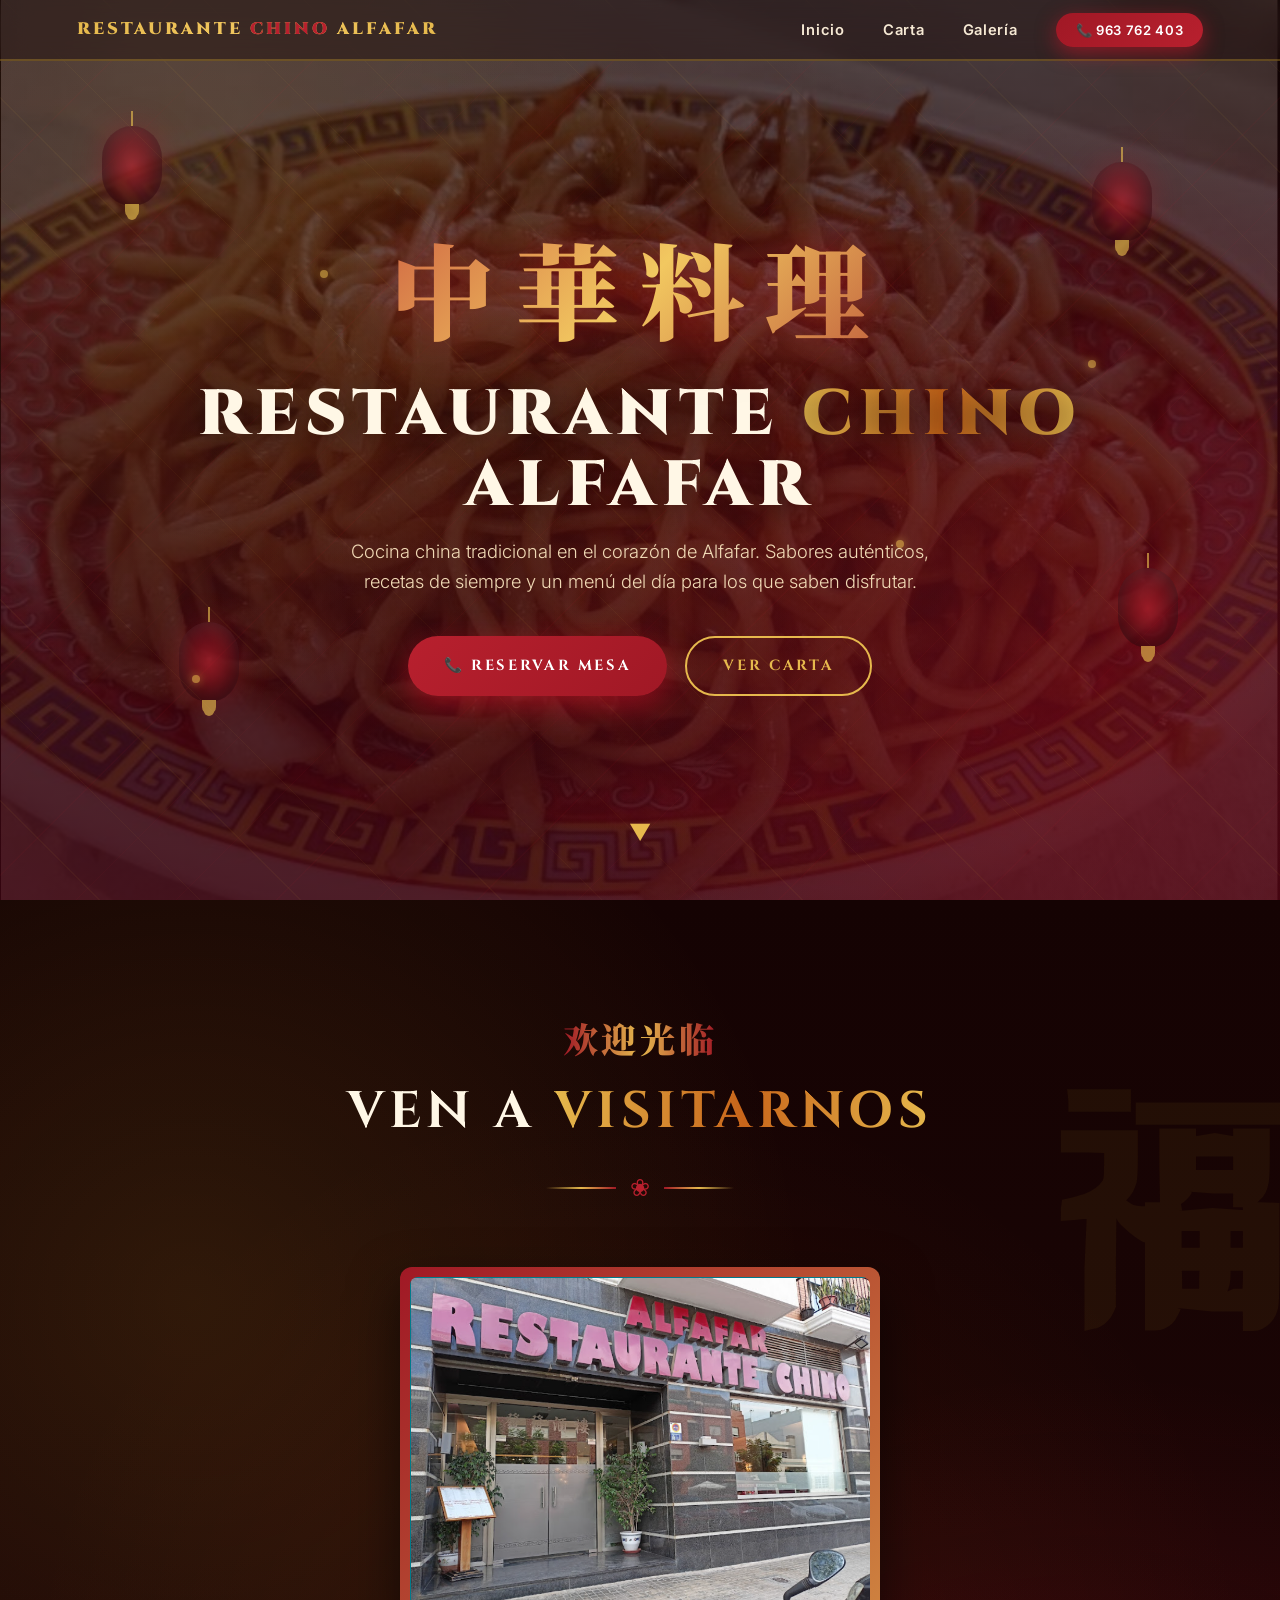
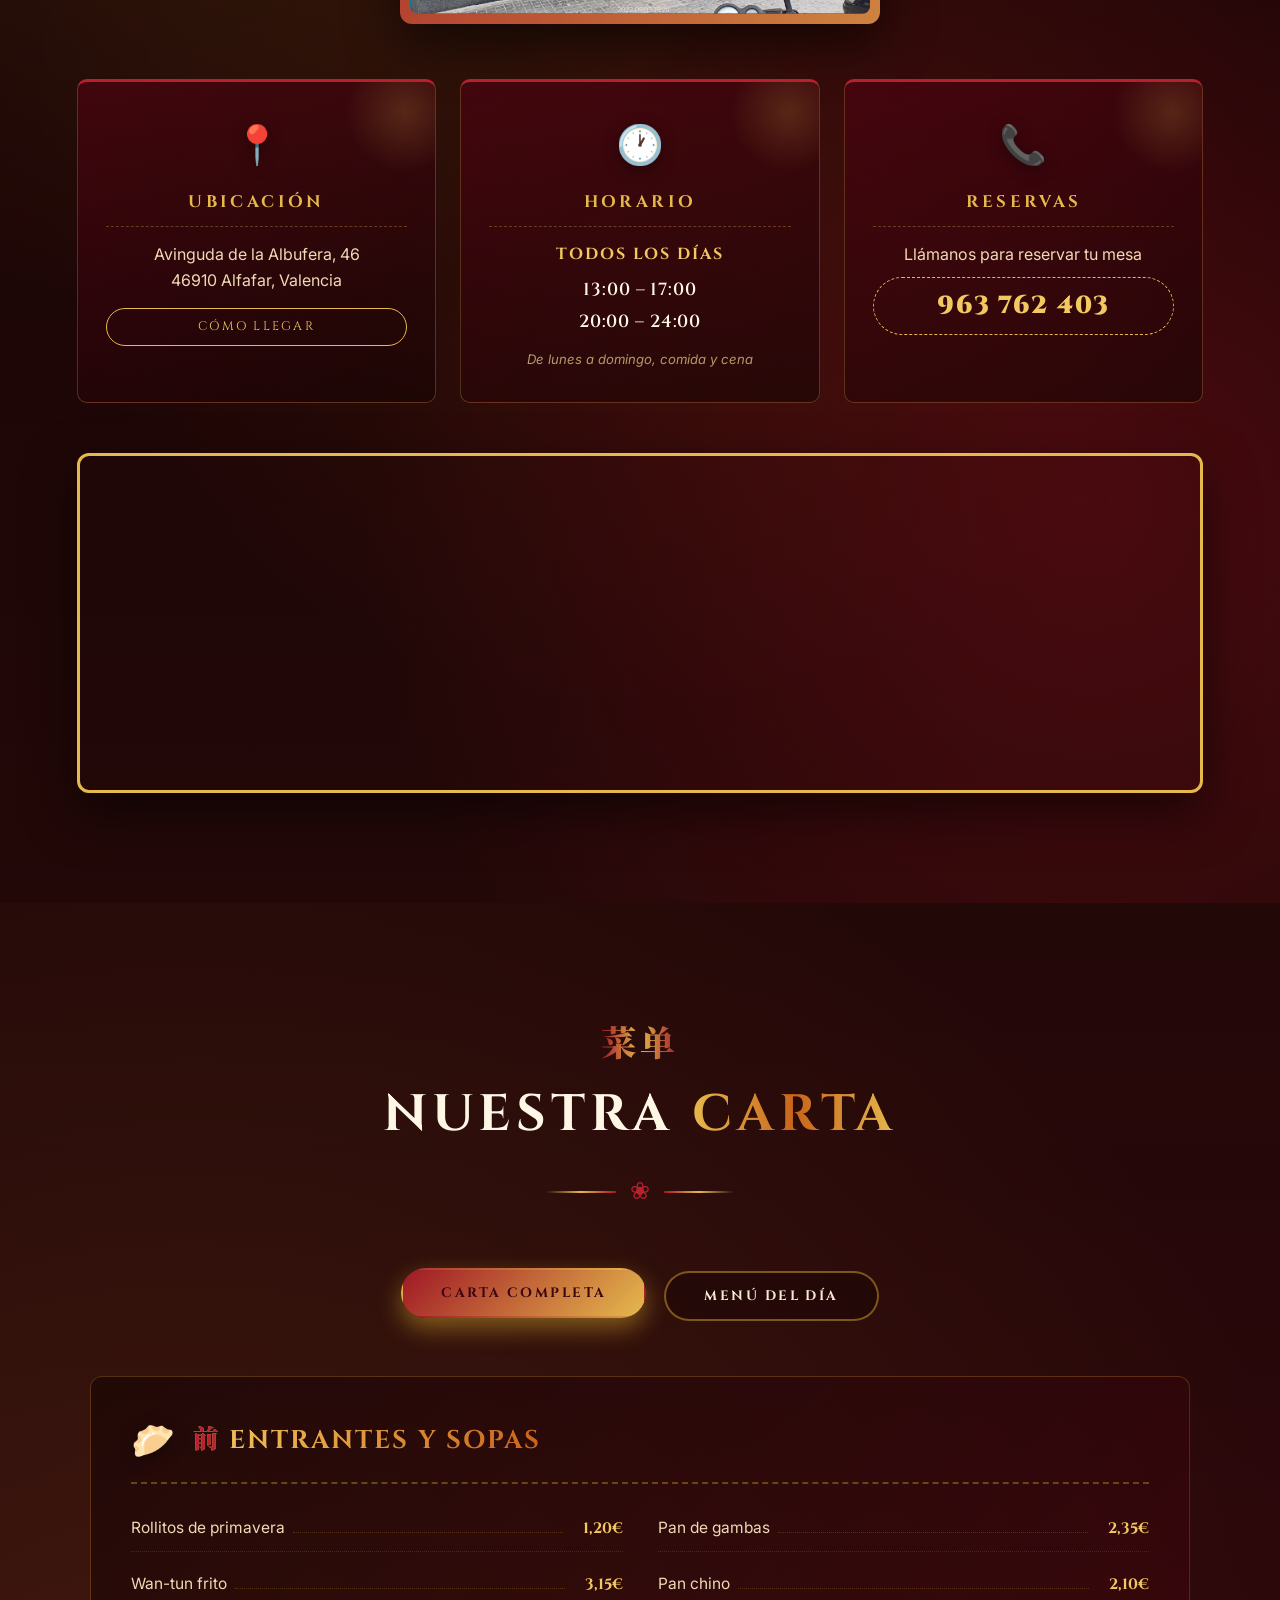
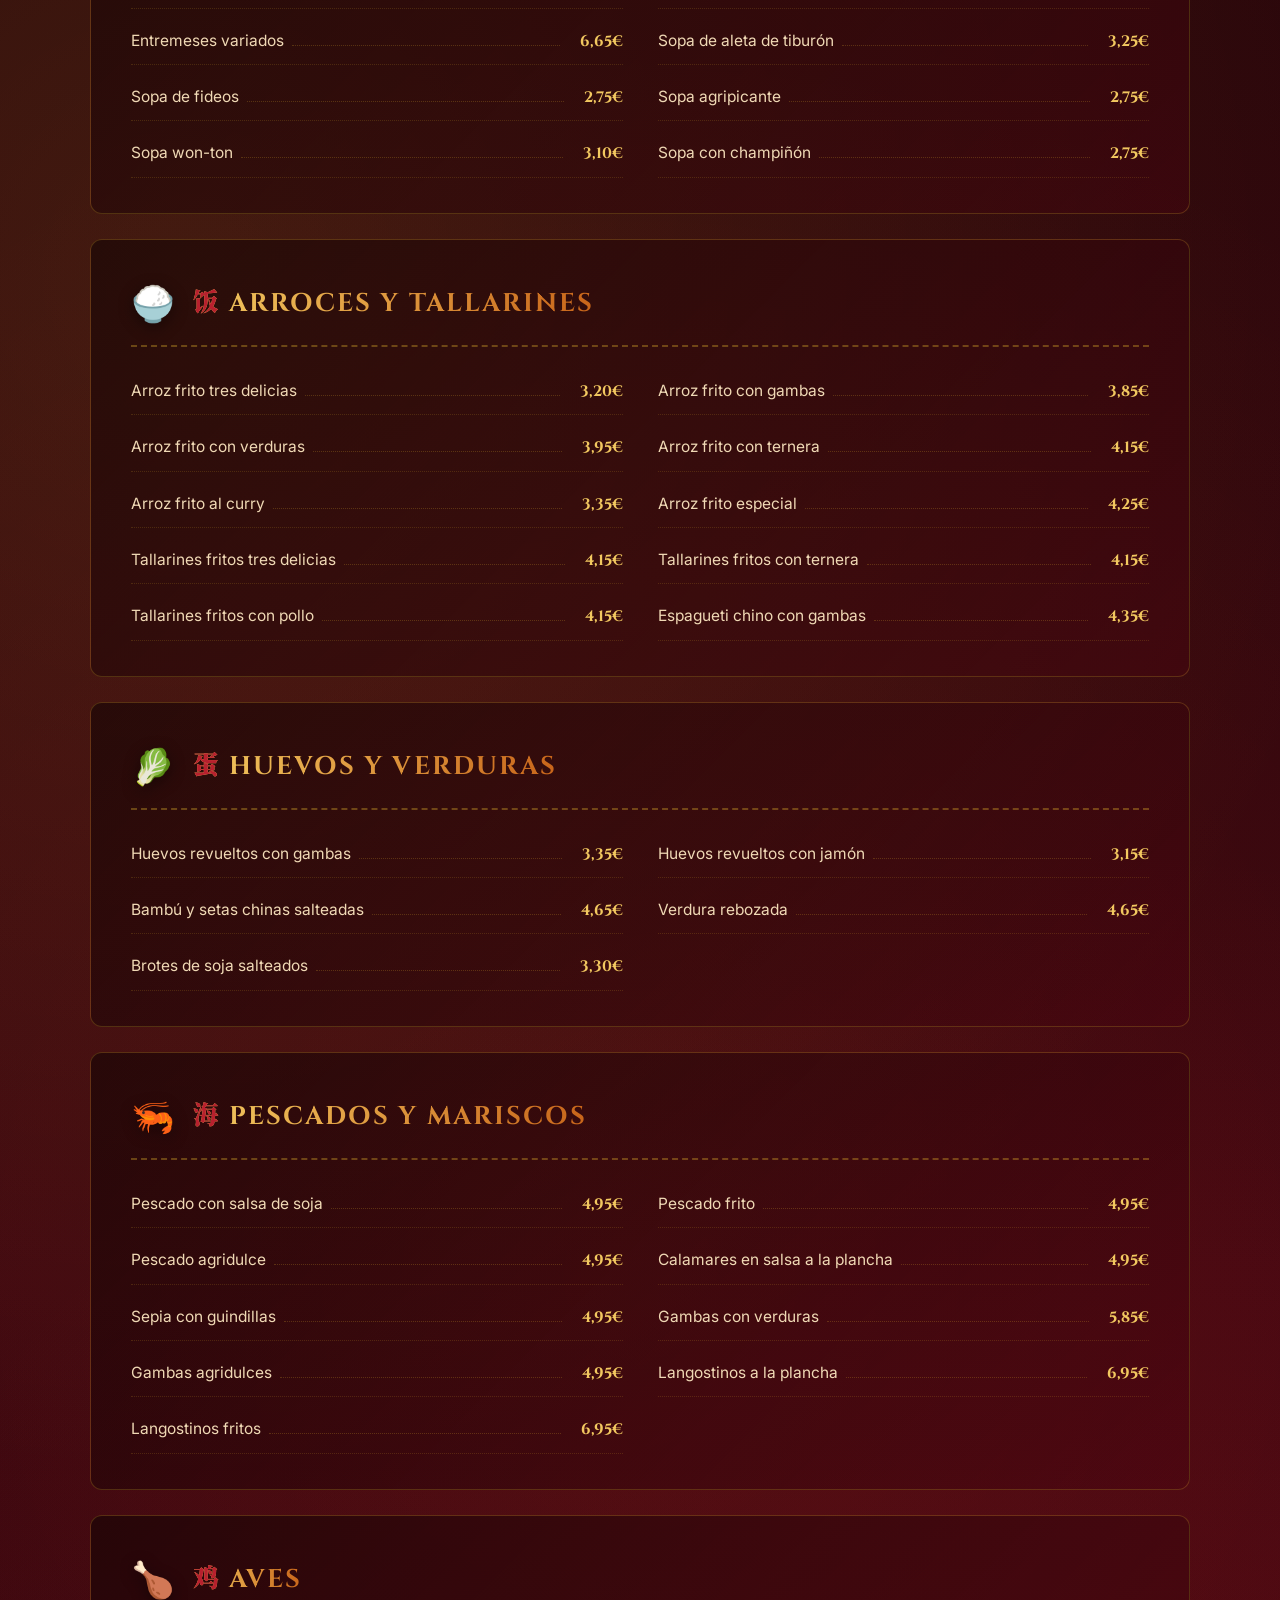
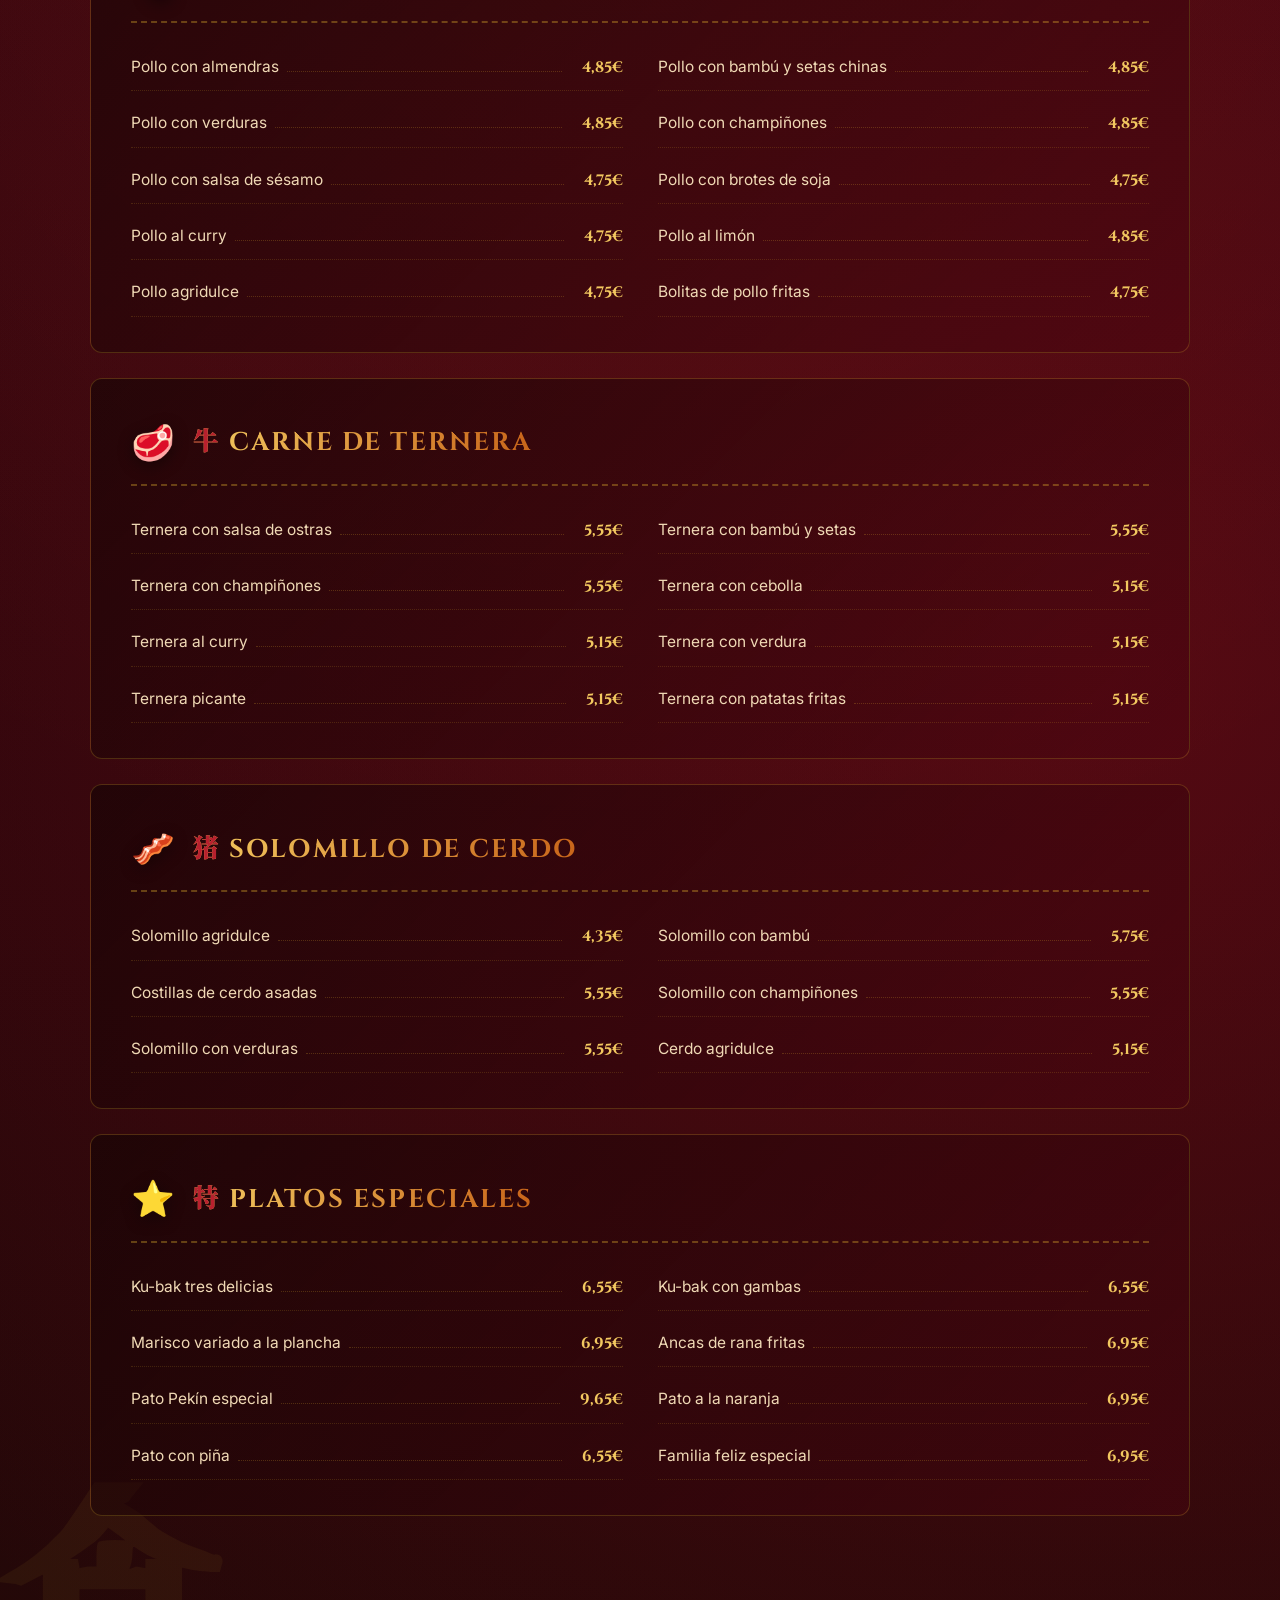
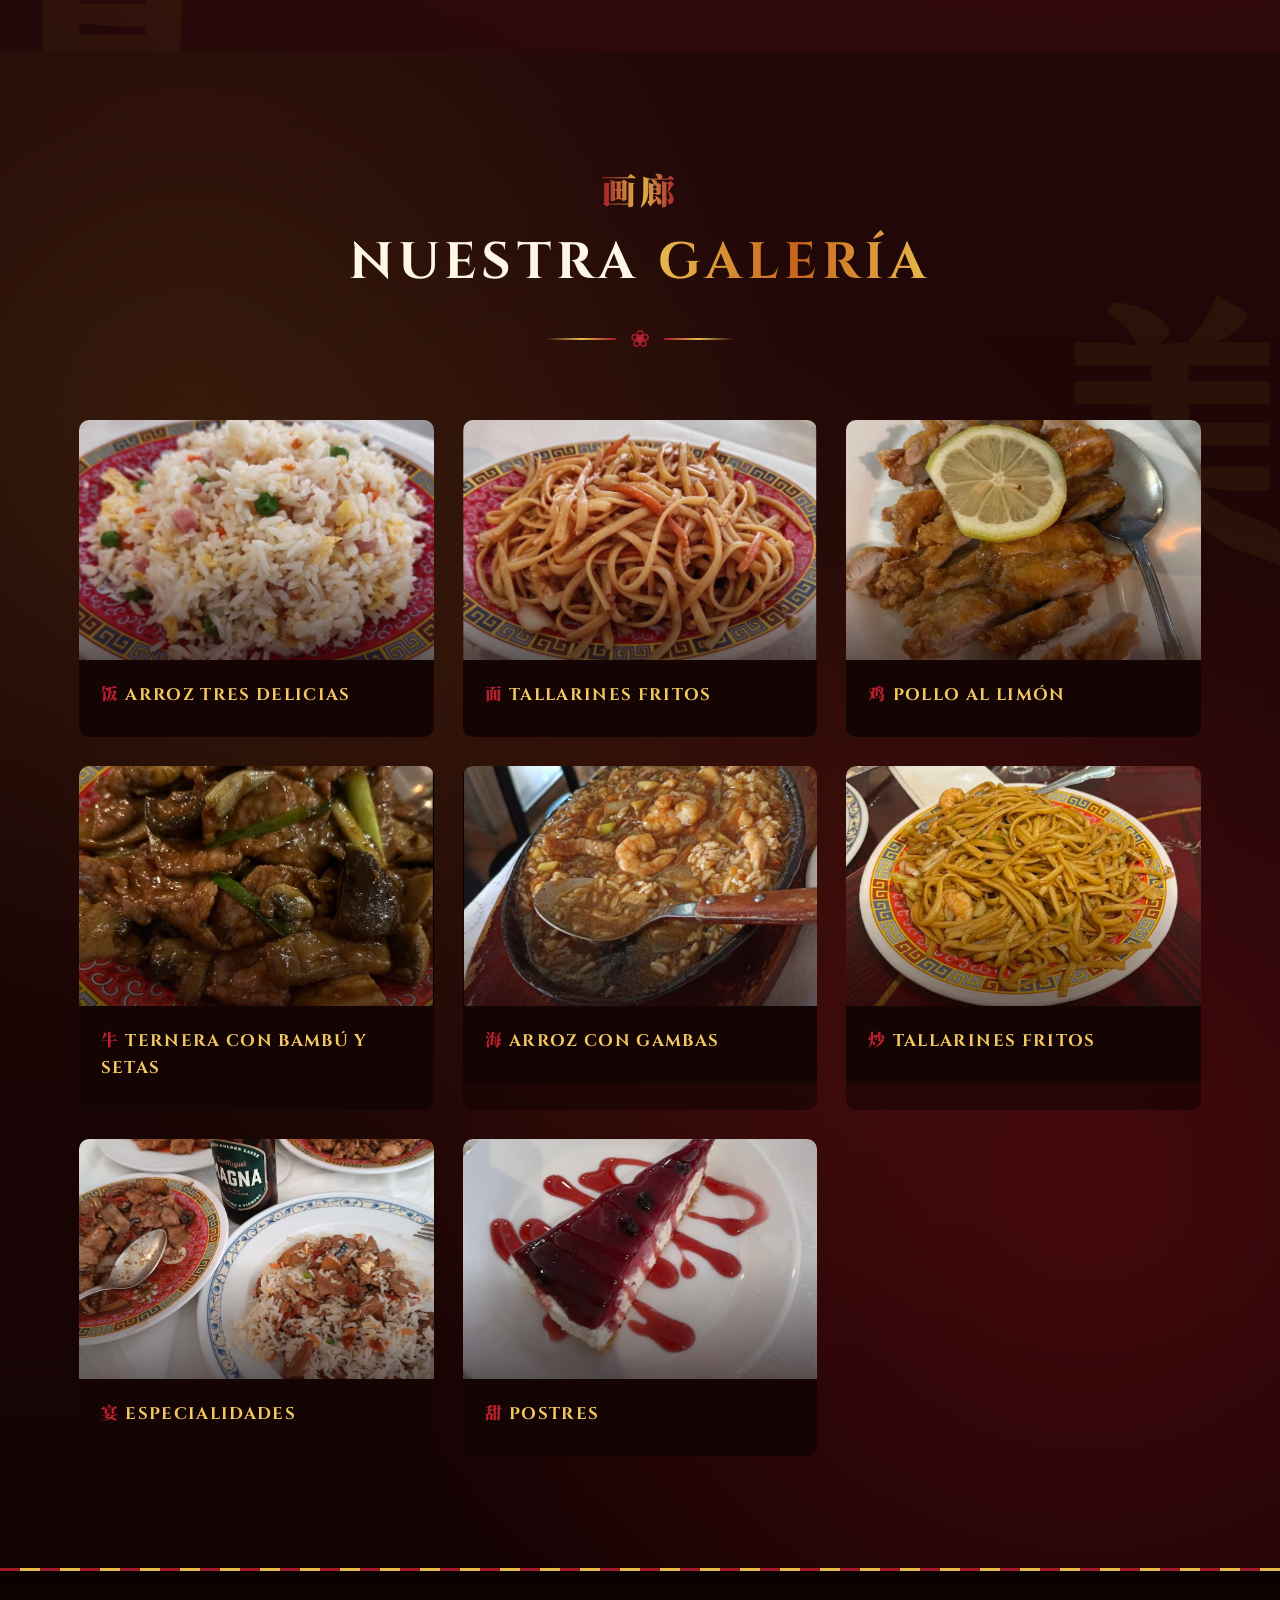
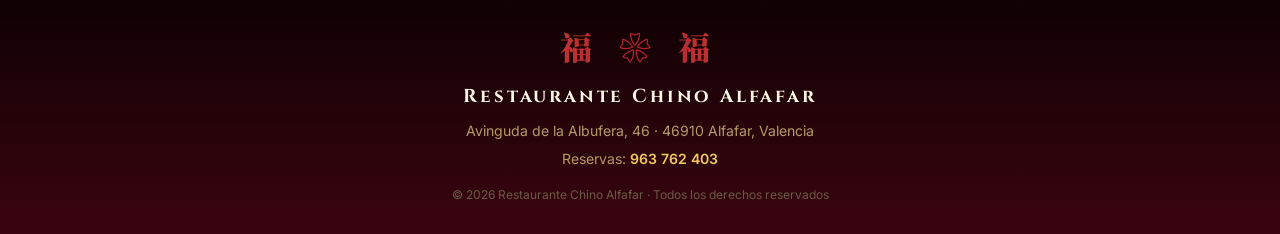
==== index.html @ 95321681 "Add files via upload" ====
<!DOCTYPE html>
<html lang="es">
<head>
<meta charset="UTF-8" />
<meta name="viewport" content="width=device-width, initial-scale=1.0" />
<title>Restaurante Chino Alfafar — Cocina china auténtica</title>
<meta name="description" content="Restaurante Chino Alfafar. Carta tradicional, menú del día y reservas por teléfono. Avinguda de la Albufera, 46, Alfafar." />
<link rel="preconnect" href="https://fonts.googleapis.com">
<link rel="preconnect" href="https://fonts.gstatic.com" crossorigin>
<link href="https://fonts.googleapis.com/css2?family=Cinzel:wght@500;700;900&family=Noto+Serif+SC:wght@400;700;900&family=Inter:wght@300;400;500;600;700&family=Pacifico&family=ZCOOL+XiaoWei&display=swap" rel="stylesheet">
<style>
  :root{
    --rojo:#a01825;
    --rojo-vivo:#b8202e;
    --rojo-oscuro:#6e0a18;
    --rojo-profundo:#3a0410;
    --dorado:#e6b94d;
    --dorado-vivo:#f2c860;
    --dorado-suave:#d4a73e;
    --naranja:#c8651a;
    --rosa-chino:#a64458;
    --crema:#fff7e6;
    --negro:#150303;
    --negro-suave:#240707;
  }
  *{box-sizing:border-box;margin:0;padding:0}
  html{scroll-behavior:smooth}
  body{
    font-family:'Inter',sans-serif;
    background:var(--negro);
    color:#f6e9d4;
    overflow-x:hidden;
    line-height:1.6;
  }
  a{text-decoration:none;color:inherit}
  ::selection{background:var(--dorado);color:var(--rojo-profundo)}

  /* Scrollbar */
  ::-webkit-scrollbar{width:12px}
  ::-webkit-scrollbar-track{background:#1a0606}
  ::-webkit-scrollbar-thumb{background:linear-gradient(var(--rojo),var(--dorado),var(--rojo));border-radius:10px}

  /* Patrón decorativo */
  .pattern-bg{
    position:absolute;inset:0;
    background-image:
      radial-gradient(circle at 15% 25%, rgba(255,204,51,.10) 0, transparent 38%),
      radial-gradient(circle at 85% 75%, rgba(224,22,43,.22) 0, transparent 45%),
      radial-gradient(circle at 50% 50%, rgba(255,122,26,.08) 0, transparent 60%);
    pointer-events:none;
    z-index:0;
  }

  /* Linterna decorativa */
  .lantern{
    position:absolute;
    width:60px;height:80px;
    background:radial-gradient(ellipse at center,#b8202e,#5a0a14 70%);
    border-radius:50%/40%;
    box-shadow:0 0 30px rgba(160,24,37,.55),inset 0 -10px 20px rgba(0,0,0,.4),inset 0 8px 15px rgba(255,255,255,.1);
    opacity:.65;
    animation:swing 4s ease-in-out infinite alternate;
  }
  .lantern::before{
    content:'';position:absolute;top:-15px;left:50%;width:2px;height:15px;background:var(--dorado);transform:translateX(-50%);
  }
  .lantern::after{
    content:'';position:absolute;bottom:-12px;left:50%;width:14px;height:14px;background:var(--dorado);transform:translateX(-50%);border-radius:0 0 50% 50%;
    box-shadow:0 4px 0 -2px var(--dorado);
  }
  @keyframes swing{from{transform:rotate(-5deg)}to{transform:rotate(5deg)}}

  /* Confeti chino - puntos dorados flotantes */
  .confetti{
    position:absolute;
    width:8px;height:8px;
    background:var(--dorado);
    border-radius:50%;
    opacity:.6;
    animation:float 6s ease-in-out infinite;
    box-shadow:0 0 10px var(--dorado);
  }
  @keyframes float{
    0%,100%{transform:translateY(0) rotate(0)}
    50%{transform:translateY(-30px) rotate(180deg)}
  }

  /* NAV */
  nav{
    position:fixed;top:0;left:0;right:0;z-index:100;
    padding:16px 6%;
    display:flex;justify-content:space-between;align-items:center;
    background:rgba(20,4,4,.4);
    backdrop-filter:blur(14px);
    -webkit-backdrop-filter:blur(14px);
    border-bottom:2px solid rgba(255,204,51,.25);
    transition:all .3s ease;
  }
  nav.scrolled{
    background:rgba(20,4,4,.95);
    padding:10px 6%;
    border-bottom-color:var(--dorado);
    box-shadow:0 6px 30px rgba(224,22,43,.3);
  }
  .logo{
    font-family:'Cinzel',serif;
    font-weight:900;
    font-size:1.05rem;
    letter-spacing:.18em;
    text-transform:uppercase;
    background:linear-gradient(90deg,var(--dorado),var(--dorado-vivo),var(--dorado));
    -webkit-background-clip:text;
    background-clip:text;
    -webkit-text-fill-color:transparent;
    text-decoration:none !important;
    border:none;
    display:inline-block;
  }
  .logo b{color:var(--rojo-vivo);-webkit-text-fill-color:var(--rojo-vivo);font-weight:900}

  nav ul{display:flex;list-style:none;gap:38px;align-items:center}
  nav ul a{
    color:#f6e9d4;text-decoration:none;font-weight:600;font-size:.92rem;
    position:relative;transition:color .25s;
    letter-spacing:.05em;
  }
  nav ul a:hover{color:var(--dorado)}
  nav ul a::after{
    content:'';position:absolute;left:0;bottom:-6px;height:2px;width:0;
    background:linear-gradient(90deg,var(--rojo),var(--dorado));
    transition:width .3s;
  }
  nav ul a:hover::after,nav ul a.active::after{width:100%}

  .nav-cta{
    background:linear-gradient(135deg,var(--rojo),var(--rojo-vivo)) !important;
    color:#fff !important;
    padding:9px 20px;
    border-radius:30px;
    font-size:.82rem !important;
    box-shadow:0 6px 20px rgba(224,22,43,.5);
    transition:transform .25s !important;
  }
  .nav-cta:hover{transform:translateY(-2px);color:#fff !important}
  .nav-cta::after{display:none}

  .menu-toggle{display:none;background:none;border:none;color:var(--dorado);font-size:1.7rem;cursor:pointer}

  @media(max-width:920px){
    nav ul{
      position:absolute;top:100%;right:0;left:0;
      flex-direction:column;background:rgba(20,4,4,.98);
      padding:30px;gap:22px;
      transform:translateY(-130%);transition:transform .35s ease;
      border-bottom:2px solid var(--dorado);
    }
    nav ul.open{transform:translateY(0)}
    .menu-toggle{display:block}
  }

  /* ============= HERO / PORTADA ============= */
  .hero{
    position:relative;
    min-height:100vh;
    display:flex;align-items:center;justify-content:center;
    text-align:center;
    overflow:hidden;
    background:
      linear-gradient(rgba(20,4,4,.72),rgba(58,4,16,.88)),
      url('assets/tallarines.png') center/cover no-repeat;
    background-attachment:fixed;
  }
  .hero::before{
    content:'';
    position:absolute;inset:0;
    background:
      repeating-linear-gradient(45deg,transparent 0 70px,rgba(255,204,51,.04) 70px 71px),
      repeating-linear-gradient(-45deg,transparent 0 70px,rgba(224,22,43,.04) 70px 71px);
    z-index:1;
  }
  .hero-content{position:relative;z-index:3;padding:0 20px;max-width:960px;animation:zoomIn 1.5s ease}
  @keyframes zoomIn{from{opacity:0;transform:scale(.95)}to{opacity:1;transform:scale(1)}}

  .hanzi-big{
    font-family:'Noto Serif SC',serif;
    background:linear-gradient(135deg,var(--rojo-vivo),var(--dorado-vivo),var(--rojo));
    -webkit-background-clip:text;background-clip:text;-webkit-text-fill-color:transparent;
    font-size:clamp(3.5rem,9vw,6.5rem);
    font-weight:900;
    margin-bottom:.6rem;
    letter-spacing:.2em;
    filter:drop-shadow(0 0 30px rgba(224,22,43,.5));
    animation:glow 3s ease-in-out infinite alternate;
  }
  @keyframes glow{from{filter:drop-shadow(0 0 20px rgba(224,22,43,.4))}to{filter:drop-shadow(0 0 40px rgba(255,204,51,.6))}}

  .hero h1{
    font-family:'Cinzel',serif;
    font-size:clamp(2.2rem,5.5vw,4rem);
    font-weight:900;
    color:var(--crema);
    letter-spacing:.1em;
    text-transform:uppercase;
    margin-bottom:1rem;
    line-height:1.1;
    text-shadow:0 4px 30px rgba(0,0,0,.5);
  }
  .hero h1 span{
    background:linear-gradient(90deg,var(--dorado),var(--naranja),var(--dorado));
    -webkit-background-clip:text;background-clip:text;-webkit-text-fill-color:transparent;
  }
  .hero-sub{
    font-family:'Pacifico',cursive;
    color:var(--dorado-vivo);
    font-size:clamp(1.2rem,2vw,1.6rem);
    margin-bottom:.5rem;
  }
  .hero p{
    font-size:clamp(1rem,1.5vw,1.15rem);
    color:#f0d9b5;
    max-width:640px;margin:0 auto 2.5rem;
    font-weight:300;
  }
  .hero-cta{display:flex;gap:18px;justify-content:center;flex-wrap:wrap}

  .btn{
    display:inline-flex;align-items:center;gap:10px;
    padding:16px 36px;
    border-radius:50px;
    font-family:'Cinzel',serif;
    font-weight:700;font-size:.92rem;
    letter-spacing:.18em;text-transform:uppercase;
    text-decoration:none;
    cursor:pointer;border:none;
    transition:all .35s ease;
    position:relative;overflow:hidden;
  }
  .btn-primary{
    background:linear-gradient(135deg,var(--rojo-vivo),var(--rojo),var(--rojo-oscuro));
    background-size:200% 200%;
    color:#fff;
    box-shadow:0 10px 30px rgba(224,22,43,.5);
    animation:shine 4s ease infinite;
  }
  @keyframes shine{0%,100%{background-position:0 0}50%{background-position:100% 100%}}
  .btn-primary:hover{transform:translateY(-4px) scale(1.03);box-shadow:0 15px 40px rgba(224,22,43,.7)}
  .btn-ghost{
    background:transparent;
    color:var(--dorado);
    border:2px solid var(--dorado);
  }
  .btn-ghost:hover{background:var(--dorado);color:var(--rojo-profundo);transform:translateY(-4px)}

  /* Ribbon decorativo en hero */
  .ribbon-top,.ribbon-bottom{
    position:absolute;left:0;right:0;height:30px;z-index:2;pointer-events:none;
    background:repeating-linear-gradient(90deg,var(--rojo) 0 20px,var(--dorado) 20px 40px);
    opacity:.85;
  }
  .ribbon-top{top:75px;clip-path:polygon(0 0,100% 0,100% 100%,0 100%,2% 50%)}
  .ribbon-bottom{bottom:0;clip-path:polygon(0 0,100% 0,98% 50%,100% 100%,0 100%)}

  .scroll-indicator{
    position:absolute;bottom:50px;left:50%;transform:translateX(-50%);z-index:3;
    color:var(--dorado);font-size:1.4rem;animation:bounce 2s infinite;
  }
  @keyframes bounce{0%,100%{transform:translateX(-50%) translateY(0)}50%{transform:translateX(-50%) translateY(12px)}}

  /* ============= SECCIONES GENERAL ============= */
  section{
    position:relative;
    padding:110px 6%;
    overflow:hidden;
  }
  .section-title{
    text-align:center;
    margin-bottom:60px;
    position:relative;z-index:2;
  }
  .section-title .small{
    display:inline-block;
    font-family:'Noto Serif SC',serif;
    background:linear-gradient(90deg,var(--rojo),var(--dorado),var(--rojo));
    -webkit-background-clip:text;background-clip:text;-webkit-text-fill-color:transparent;
    font-size:2.2rem;
    letter-spacing:.1em;
    margin-bottom:.3rem;
    font-weight:900;
  }
  .section-title h2{
    font-family:'Cinzel',serif;
    font-size:clamp(2rem,4.2vw,3.2rem);
    color:var(--crema);
    text-transform:uppercase;
    letter-spacing:.1em;
    margin-bottom:1rem;
  }
  .section-title h2 span{
    background:linear-gradient(90deg,var(--dorado),var(--naranja),var(--dorado));
    -webkit-background-clip:text;background-clip:text;-webkit-text-fill-color:transparent;
  }
  .section-title .deco{
    display:flex;align-items:center;justify-content:center;gap:14px;margin-top:1rem;
  }
  .section-title .deco::before,
  .section-title .deco::after{
    content:'';height:2px;width:70px;background:linear-gradient(to right,transparent,var(--dorado),var(--rojo));
  }
  .section-title .deco::after{background:linear-gradient(to right,var(--rojo),var(--dorado),transparent)}
  .section-title .deco span{color:var(--rojo-vivo);font-size:1.5rem}

  /* ============= INICIO (ubicación/horario/reservas) ============= */
  .inicio{
    background:linear-gradient(180deg,var(--negro) 0%,#230808 100%);
  }
  .inicio-wrap{
    max-width:1200px;margin:0 auto;position:relative;z-index:2;
  }

  .inicio-img{
    position:relative;
    max-width:480px;
    margin:0 auto 55px;
    padding:10px;
    background:linear-gradient(135deg,var(--rojo),var(--dorado),var(--rojo));
    background-size:300% 300%;
    border-radius:12px;
    animation:gradientShift 6s ease infinite;
    box-shadow:0 20px 50px rgba(0,0,0,.55);
    transition:transform .5s;
  }
  @keyframes gradientShift{0%,100%{background-position:0 50%}50%{background-position:100% 50%}}
  .inicio-img:hover{transform:scale(1.015)}
  .inicio-img img{
    display:block;
    width:100%;
    height:auto;
    border-radius:8px;
    background:#0a0101;
  }

  .inicio-cards{
    display:grid;
    grid-template-columns:repeat(3,1fr);
    gap:24px;
    align-items:stretch;
  }
  .info-card{
    background:linear-gradient(160deg,rgba(74,4,16,.75),rgba(20,4,4,.55));
    border:1px solid rgba(230,185,77,.25);
    border-top:3px solid var(--rojo-vivo);
    padding:32px 28px;
    border-radius:10px;
    position:relative;
    overflow:hidden;
    transition:all .35s;
    display:flex;flex-direction:column;
    text-align:center;
  }
  .info-card::before{
    content:'';position:absolute;top:-30px;right:-30px;width:120px;height:120px;
    background:radial-gradient(circle,rgba(230,185,77,.18),transparent 70%);
    pointer-events:none;
  }
  .info-card:hover{
    transform:translateY(-8px);
    border-top-color:var(--dorado);
    box-shadow:0 18px 40px rgba(160,24,37,.35);
  }
  .info-card .icn-big{
    font-size:2.4rem;
    margin-bottom:14px;
    display:inline-block;
    filter:drop-shadow(0 4px 8px rgba(0,0,0,.4));
  }
  .info-card h4{
    font-family:'Cinzel',serif;
    color:var(--dorado);
    font-size:1.05rem;letter-spacing:.2em;text-transform:uppercase;
    margin-bottom:14px;
    padding-bottom:10px;
    border-bottom:1px dashed rgba(230,185,77,.3);
  }
  .info-card p{color:#f0d9b5;font-size:1rem;line-height:1.65}
  .info-card .horario-dia{
    font-family:'Cinzel',serif;color:var(--dorado-vivo);font-size:1rem;
    letter-spacing:.12em;font-weight:700;margin-bottom:8px;text-transform:uppercase;
  }
  .info-card .horario-hora{
    font-family:'Cinzel',serif;color:var(--crema);font-size:1.1rem;
    letter-spacing:.05em;font-weight:600;line-height:1.8;
  }
  .info-card .horario-sub{font-size:.82rem;color:#b89968;margin-top:10px;font-style:italic}
  .info-card a{color:#f0d9b5;transition:color .2s}
  .info-card a:hover{color:var(--dorado-vivo)}
  .info-card .tel-link{
    font-family:'Cinzel',serif;font-weight:900;font-size:1.55rem;
    color:var(--dorado-vivo);letter-spacing:.08em;
    display:inline-block;margin-top:10px;
    padding:8px 18px;border:1px dashed var(--dorado);border-radius:30px;
    transition:all .3s;
  }
  .info-card .tel-link:hover{background:var(--dorado);color:var(--rojo-profundo)}
  .info-card .btn-mapa{
    margin-top:14px;
    display:inline-block;
    font-family:'Cinzel',serif;font-size:.78rem;letter-spacing:.18em;
    color:var(--dorado-vivo);text-transform:uppercase;
    padding:8px 16px;border:1px solid var(--dorado);border-radius:30px;
    transition:all .3s;
  }
  .info-card .btn-mapa:hover{background:var(--dorado);color:var(--rojo-profundo)}

  .mapa-full{
    margin-top:50px;
    border-radius:12px;overflow:hidden;
    border:3px solid var(--dorado);
    box-shadow:0 20px 50px rgba(0,0,0,.55);
    height:340px;
    max-width:1200px;margin-left:auto;margin-right:auto;
  }
  .mapa-full iframe{width:100%;height:100%;border:0;display:block}

  @media(max-width:920px){
    .inicio-cards{grid-template-columns:1fr;gap:18px}
    .inicio-img{margin-bottom:40px}
    .mapa-full{height:260px;margin-top:30px}
  }

  /* ============= CARTA ============= */
  .carta{
    background:
      linear-gradient(180deg,#230808 0%,var(--rojo-profundo) 50%,#230808 100%);
  }

  .tabs{
    display:flex;justify-content:center;gap:18px;flex-wrap:wrap;
    margin-bottom:55px;position:relative;z-index:2;
  }
  .tab{
    padding:14px 38px;
    background:rgba(20,4,4,.4);
    border:2px solid rgba(255,204,51,.4);
    color:#f6e9d4;
    font-family:'Cinzel',serif;font-weight:700;
    letter-spacing:.18em;text-transform:uppercase;
    font-size:.85rem;
    border-radius:50px;
    cursor:pointer;transition:all .35s;
  }
  .tab.active,.tab:hover{
    background:linear-gradient(135deg,var(--rojo),var(--dorado));
    color:var(--rojo-profundo);
    border-color:transparent;
    transform:translateY(-3px);
    box-shadow:0 10px 25px rgba(255,204,51,.4);
  }

  .tab-panel{display:none}
  .tab-panel.active{display:block;animation:fadeUp .6s}
  @keyframes fadeUp{from{opacity:0;transform:translateY(20px)}to{opacity:1;transform:none}}

  /* Carta completa - categorías */
  .carta-container{max-width:1100px;margin:0 auto}
  .categoria{
    background:linear-gradient(135deg,rgba(20,4,4,.6),rgba(74,4,16,.4));
    border:1px solid rgba(255,204,51,.2);
    border-radius:12px;
    padding:35px 40px;
    margin-bottom:25px;
    position:relative;
    transition:all .35s;
  }
  .categoria:hover{
    border-color:var(--dorado);
    box-shadow:0 15px 40px rgba(224,22,43,.3);
    transform:translateY(-3px);
  }
  .categoria-header{
    display:flex;align-items:center;gap:18px;
    margin-bottom:22px;padding-bottom:14px;
    border-bottom:2px dashed rgba(255,204,51,.3);
  }
  .categoria-emoji{
    font-size:2.2rem;
    filter:drop-shadow(0 4px 8px rgba(0,0,0,.4));
  }
  .categoria h3{
    font-family:'Cinzel',serif;
    background:linear-gradient(90deg,var(--dorado-vivo),var(--naranja));
    -webkit-background-clip:text;background-clip:text;-webkit-text-fill-color:transparent;
    font-size:1.6rem;
    letter-spacing:.08em;
    text-transform:uppercase;
  }
  .categoria h3 .cn{
    font-family:'Noto Serif SC',serif;
    color:var(--rojo-vivo);
    -webkit-text-fill-color:var(--rojo-vivo);
    margin-right:8px;font-weight:900;
  }

  .platos-list{
    display:grid;grid-template-columns:1fr 1fr;gap:10px 35px;
  }
  .plato-item{
    display:flex;justify-content:space-between;align-items:baseline;
    padding:10px 0;
    border-bottom:1px dotted rgba(255,204,51,.15);
    transition:all .25s;
  }
  .plato-item:hover{padding-left:8px;border-bottom-color:var(--dorado)}
  .plato-item .nombre{color:#f0d9b5;font-size:.97rem}
  .plato-item .precio{
    color:var(--dorado-vivo);font-family:'Cinzel',serif;font-weight:700;
    font-size:.95rem;white-space:nowrap;margin-left:12px;
  }
  .plato-item .dots{
    flex:1;border-bottom:1px dotted rgba(255,204,51,.2);
    margin:0 8px 4px;
  }

  @media(max-width:760px){
    .platos-list{grid-template-columns:1fr;gap:5px 0}
    .categoria{padding:25px 22px}
  }

  /* Menú del día */
  .menu-dia{
    max-width:820px;margin:0 auto;
    background:
      linear-gradient(135deg,rgba(20,4,4,.85),rgba(74,4,16,.7));
    border:2px solid var(--dorado);
    border-radius:14px;
    padding:55px 45px;
    position:relative;
    box-shadow:0 25px 60px rgba(0,0,0,.6),0 0 0 8px rgba(255,204,51,.1);
  }
  .menu-dia::before{
    content:'';position:absolute;inset:10px;border:1px dashed rgba(255,204,51,.3);border-radius:8px;pointer-events:none;
  }
  .menu-dia::after{
    content:'福';
    position:absolute;top:-30px;left:50%;transform:translateX(-50%);
    width:60px;height:60px;
    background:linear-gradient(135deg,var(--rojo-vivo),var(--rojo));
    border:3px solid var(--dorado);
    border-radius:50%;
    display:flex;align-items:center;justify-content:center;
    font-family:'Noto Serif SC',serif;font-size:1.8rem;color:var(--dorado);font-weight:900;
    box-shadow:0 10px 25px rgba(224,22,43,.5);
  }

  .menu-precio{text-align:center;margin:25px 0 30px}
  .menu-precio .label{
    font-family:'Cinzel',serif;letter-spacing:.22em;color:#f0d9b5;font-size:.8rem;text-transform:uppercase;
    display:block;
  }
  .menu-precio .num{
    font-family:'Cinzel',serif;font-size:5rem;font-weight:900;
    background:linear-gradient(135deg,var(--dorado-vivo),var(--naranja),var(--dorado-vivo));
    -webkit-background-clip:text;background-clip:text;-webkit-text-fill-color:transparent;
    text-shadow:0 4px 20px rgba(255,204,51,.4);
    line-height:1;display:block;margin-top:6px;
  }
  .menu-precio .num small{font-size:1.8rem;vertical-align:top;color:var(--rojo-vivo);-webkit-text-fill-color:var(--rojo-vivo)}

  .menu-bloque{margin-bottom:28px}
  .menu-bloque h4{
    font-family:'Cinzel',serif;color:var(--dorado-vivo);
    font-size:1rem;letter-spacing:.15em;
    text-transform:uppercase;margin-bottom:12px;
    padding-bottom:6px;border-bottom:1px dashed rgba(255,204,51,.3);
    display:flex;align-items:center;gap:10px;
  }
  .menu-bloque h4::before{
    content:'';width:8px;height:8px;background:var(--rojo-vivo);border-radius:50%;
    box-shadow:0 0 12px var(--rojo-vivo);
  }
  .menu-bloque ul{list-style:none;color:#e8d4b0;font-size:.94rem;columns:2;column-gap:30px}
  .menu-bloque li{padding:3px 0;display:flex;align-items:center;gap:8px;break-inside:avoid}
  .menu-bloque li::before{content:'•';color:var(--dorado);font-weight:bold}
  @media(max-width:600px){.menu-bloque ul{columns:1}}

  .menu-bebida{
    margin-top:30px;padding:20px;border-top:1px dashed rgba(255,204,51,.3);
    font-size:.92rem;color:#d4c098;text-align:center;
    background:rgba(0,0,0,.25);border-radius:8px;
  }
  .menu-bebida .destacado{
    color:var(--dorado-vivo);font-family:'Cinzel',serif;letter-spacing:.12em;
    font-size:.88rem;font-weight:700;
  }
  .menu-nota{font-size:.78rem;color:#a89070;margin-top:18px;text-align:center;font-style:italic}

  /* ============= GALERÍA ============= */
  .galeria{
    background:linear-gradient(180deg,#230808 0%,var(--negro) 100%);
  }
  .galeria-grid{
    display:grid;grid-template-columns:repeat(auto-fill,minmax(280px,1fr));
    gap:25px;max-width:1200px;margin:0 auto;
  }
  .foto-card{
    position:relative;
    border-radius:12px;overflow:hidden;
    background:rgba(20,4,4,.6);
    border:2px solid transparent;
    background-clip:padding-box;
    transition:all .4s;
    cursor:pointer;
  }
  .foto-card::before{
    content:'';
    position:absolute;inset:-2px;z-index:-1;
    background:linear-gradient(135deg,var(--rojo),var(--dorado),var(--naranja),var(--rojo));
    background-size:300% 300%;
    border-radius:12px;
    opacity:0;
    transition:opacity .4s;
    animation:gradientShift 4s ease infinite;
  }
  .foto-card:hover{transform:translateY(-10px) scale(1.02);box-shadow:0 25px 60px rgba(224,22,43,.4)}
  .foto-card:hover::before{opacity:1}
  .foto-card .img-wrap{
    overflow:hidden;
    height:240px;
    position:relative;
  }
  .foto-card img{
    width:100%;height:100%;object-fit:cover;display:block;
    transition:transform .7s;
  }
  .foto-card:hover img{transform:scale(1.12)}
  .foto-card .img-wrap::after{
    content:'';position:absolute;inset:0;
    background:linear-gradient(transparent 50%,rgba(20,4,4,.6));
  }
  .foto-card-body{
    padding:20px 22px;
    background:linear-gradient(180deg,rgba(20,4,4,.95),rgba(20,4,4,1));
  }
  .foto-card h4{
    font-family:'Cinzel',serif;
    color:var(--dorado-vivo);
    font-size:1.05rem;letter-spacing:.08em;
    margin-bottom:8px;
    text-transform:uppercase;
  }
  .foto-card h4 .cn{
    font-family:'Noto Serif SC',serif;
    color:var(--rojo-vivo);font-weight:900;
    margin-right:6px;
  }
  .foto-card p{color:#d4c098;font-size:.88rem;font-weight:300;line-height:1.5}

  /* ============= RESPONSIVE MÓVIL ============= */
  @media(max-width:768px){
    nav{padding:12px 5%}
    nav.scrolled{padding:10px 5%}
    .logo{font-size:.85rem;letter-spacing:.12em}

    section{padding:70px 5%}
    .section-title{margin-bottom:40px}
    .section-title .small{font-size:1.6rem}
    .section-title h2{font-size:1.7rem;letter-spacing:.08em}
    .section-title .deco::before,.section-title .deco::after{width:40px}

    .hero{min-height:90vh;background-attachment:scroll}
    .hanzi-big{font-size:3.2rem;letter-spacing:.15em;margin-bottom:.3rem}
    .hero h1{font-size:1.9rem;margin-bottom:.8rem;letter-spacing:.06em}
    .hero p{font-size:.95rem;margin-bottom:1.8rem;padding:0 10px}
    .hero-cta{flex-direction:column;width:100%;padding:0 20px;gap:12px}
    .hero-cta .btn{width:100%;justify-content:center;padding:14px 20px;font-size:.82rem;letter-spacing:.12em}
    .scroll-indicator{bottom:25px;font-size:1.1rem}
    .lantern{width:42px;height:55px}
    .lantern[style*='right:8%']{right:4% !important}
    .lantern[style*='right:10%']{right:5% !important}

    .floating-cn{font-size:9rem;opacity:.5}

    .inicio-img{max-width:92%;padding:8px;margin-bottom:35px}
    .info-card{padding:24px 20px}
    .info-card .icn-big{font-size:2rem;margin-bottom:10px}
    .info-card h4{font-size:.95rem;letter-spacing:.15em;margin-bottom:10px}
    .info-card p{font-size:.92rem}
    .info-card .horario-hora{font-size:1rem}
    .info-card .tel-link{font-size:1.3rem;padding:7px 14px}
    .mapa-full{height:240px;margin-top:30px}

    .tabs{gap:10px;margin-bottom:35px}
    .tab{padding:11px 22px;font-size:.75rem;letter-spacing:.12em}

    .categoria{padding:24px 20px;margin-bottom:18px}
    .categoria-header{gap:12px;margin-bottom:16px;padding-bottom:10px}
    .categoria-emoji{font-size:1.8rem}
    .categoria h3{font-size:1.15rem;letter-spacing:.06em}
    .plato-item .nombre{font-size:.92rem}
    .plato-item .precio{font-size:.9rem}

    .menu-dia{padding:50px 24px 35px;border-radius:10px}
    .menu-dia::after{width:50px;height:50px;font-size:1.5rem;top:-25px}
    .menu-precio .num{font-size:3.6rem}
    .menu-precio .num small{font-size:1.3rem}
    .menu-bloque h4{font-size:.9rem}
    .menu-bloque ul{font-size:.9rem}

    .galeria-grid{grid-template-columns:repeat(2,1fr);gap:14px}
    .foto-card .img-wrap{height:160px}
    .foto-card-body{padding:14px 12px}
    .foto-card h4{font-size:.82rem;letter-spacing:.04em;text-align:center}
    .foto-card h4 .cn{display:block;margin:0 0 4px}

    footer{padding:40px 18px 25px}
    .footer-cn{font-size:1.4rem;letter-spacing:.25em}
    footer h3{font-size:1rem}
    footer p{font-size:.82rem}
  }

  @media(max-width:420px){
    .galeria-grid{grid-template-columns:1fr;gap:18px}
    .foto-card .img-wrap{height:220px}
    .foto-card h4{font-size:.95rem}
    .hero h1{font-size:1.65rem}
    .hanzi-big{font-size:2.6rem}
  }

  /* ============= FOOTER ============= */
  footer{
    background:linear-gradient(180deg,#0a0101,var(--rojo-profundo));
    text-align:center;
    padding:50px 20px 30px;
    border-top:3px solid var(--dorado);
    position:relative;
  }
  footer::before{
    content:'';position:absolute;top:-3px;left:0;right:0;height:3px;
    background:repeating-linear-gradient(90deg,var(--rojo) 0 20px,var(--dorado) 20px 40px);
  }
  .footer-cn{
    font-family:'Noto Serif SC',serif;
    background:linear-gradient(90deg,var(--dorado),var(--rojo-vivo),var(--dorado));
    -webkit-background-clip:text;background-clip:text;-webkit-text-fill-color:transparent;
    font-size:2rem;letter-spacing:.3em;font-weight:900;margin-bottom:10px;
  }
  footer h3{
    font-family:'Cinzel',serif;color:var(--crema);
    letter-spacing:.15em;margin-bottom:8px;
  }
  footer p{color:#b89968;font-size:.88rem;margin-top:6px}
  footer .small{font-size:.75rem;color:#6b5a45;margin-top:14px}
  footer a{color:var(--dorado-vivo);font-weight:600}

  /* Reveal */
  .reveal{opacity:0;transform:translateY(50px);transition:opacity .9s ease,transform .9s ease}
  .reveal.visible{opacity:1;transform:none}
  .reveal-left{opacity:0;transform:translateX(-60px);transition:all 1s}
  .reveal-right{opacity:0;transform:translateX(60px);transition:all 1s}
  .reveal-left.visible,.reveal-right.visible{opacity:1;transform:none}
  .reveal-scale{opacity:0;transform:scale(.92);transition:all .85s}
  .reveal-scale.visible{opacity:1;transform:scale(1)}

  .floating-cn{
    position:absolute;
    font-family:'ZCOOL XiaoWei',serif;
    color:rgba(255,204,51,.05);
    font-size:18rem;
    font-weight:bold;
    pointer-events:none;
    z-index:0;
    user-select:none;
  }
</style>
</head>
<body>

<nav id="nav">
  <a href="#portada" class="logo">Restaurante <b>Chino</b> Alfafar</a>
  <button class="menu-toggle" id="menuToggle" aria-label="Menú">☰</button>
  <ul id="navList">
    <li><a href="#inicio">Inicio</a></li>
    <li><a href="#carta">Carta</a></li>
    <li><a href="#galeria">Galería</a></li>
    <li><a href="tel:963762403" class="nav-cta">📞 963 762 403</a></li>
  </ul>
</nav>

<!-- PORTADA / HERO -->
<header class="hero" id="portada">
  <div class="pattern-bg"></div>
  <span class="lantern" style="top:14%;left:8%"></span>
  <span class="lantern" style="top:18%;right:10%;animation-delay:.8s"></span>
  <span class="lantern" style="bottom:22%;left:14%;animation-delay:1.5s"></span>
  <span class="lantern" style="bottom:28%;right:8%;animation-delay:.3s"></span>
  <span class="confetti" style="top:30%;left:25%;animation-delay:.2s"></span>
  <span class="confetti" style="top:60%;left:70%;animation-delay:1.4s"></span>
  <span class="confetti" style="top:40%;left:85%;animation-delay:2.1s"></span>
  <span class="confetti" style="top:75%;left:15%;animation-delay:.9s"></span>

  <div class="hero-content">
    <div class="hanzi-big">中華料理</div>
    <h1>Restaurante <span>Chino</span> Alfafar</h1>
    <p>Cocina china tradicional en el corazón de Alfafar. Sabores auténticos, recetas de siempre y un menú del día para los que saben disfrutar.</p>
    <div class="hero-cta">
      <a href="#inicio" class="btn btn-primary">📞 Reservar Mesa</a>
      <a href="#carta" class="btn btn-ghost">Ver Carta</a>
    </div>
  </div>
  <div class="scroll-indicator">▼</div>
</header>

<!-- INICIO: ubicación + horario + reservas -->
<section class="inicio" id="inicio">
  <span class="floating-cn" style="top:5%;right:-3%">福</span>
  <div class="pattern-bg"></div>
  <div class="section-title reveal">
    <div class="small">欢迎光临</div>
    <h2>Ven a <span>Visitarnos</span></h2>
    <div class="deco"><span>❀</span></div>
  </div>

  <div class="inicio-wrap">
    <div class="inicio-img reveal-scale">
      <img src="assets/fachada.png" alt="Fachada del Restaurante Chino Alfafar" />
    </div>

    <div class="inicio-cards">
      <div class="info-card reveal">
        <span class="icn-big">📍</span>
        <h4>Ubicación</h4>
        <p>Avinguda de la Albufera, 46<br>46910 Alfafar, Valencia</p>
        <a href="https://www.google.com/maps?q=Avinguda+de+la+Albufera+46,+46910+Alfafar,+Valencia" target="_blank" rel="noopener" class="btn-mapa">Cómo llegar</a>
      </div>

      <div class="info-card reveal">
        <span class="icn-big">🕐</span>
        <h4>Horario</h4>
        <p class="horario-dia">Todos los días</p>
        <p class="horario-hora">13:00 – 17:00<br>20:00 – 24:00</p>
        <p class="horario-sub">De lunes a domingo, comida y cena</p>
      </div>

      <div class="info-card reveal">
        <span class="icn-big">📞</span>
        <h4>Reservas</h4>
        <p>Llámanos para reservar tu mesa</p>
        <a href="tel:963762403" class="tel-link">963 762 403</a>
      </div>
    </div>

    <div class="mapa-full reveal">
      <iframe
        src="https://www.google.com/maps?q=Avinguda+de+la+Albufera+46,+46910+Alfafar,+Valencia&output=embed"
        loading="lazy"
        referrerpolicy="no-referrer-when-downgrade"
        title="Ubicación Restaurante Chino Alfafar"></iframe>
    </div>
  </div>
</section>

<!-- CARTA -->
<section class="carta" id="carta">
  <span class="floating-cn" style="bottom:-5%;left:-3%">食</span>
  <div class="pattern-bg"></div>
  <div class="section-title reveal">
    <div class="small">菜单</div>
    <h2>Nuestra <span>Carta</span></h2>
    <div class="deco"><span>❀</span></div>
  </div>

  <div class="tabs reveal">
    <button class="tab active" data-tab="completa">Carta Completa</button>
    <button class="tab" data-tab="menudia">Menú del Día</button>
  </div>

  <!-- Tab 1: CARTA COMPLETA -->
  <div class="tab-panel active" id="completa">
    <div class="carta-container">

      <div class="categoria reveal">
        <div class="categoria-header">
          <span class="categoria-emoji">🥟</span>
          <h3><span class="cn">前</span>Entrantes y Sopas</h3>
        </div>
        <div class="platos-list">
          <div class="plato-item"><span class="nombre">Rollitos de primavera</span><span class="dots"></span><span class="precio">1,20€</span></div>
          <div class="plato-item"><span class="nombre">Pan de gambas</span><span class="dots"></span><span class="precio">2,35€</span></div>
          <div class="plato-item"><span class="nombre">Wan-tun frito</span><span class="dots"></span><span class="precio">3,15€</span></div>
          <div class="plato-item"><span class="nombre">Pan chino</span><span class="dots"></span><span class="precio">2,10€</span></div>
          <div class="plato-item"><span class="nombre">Entremeses variados</span><span class="dots"></span><span class="precio">6,65€</span></div>
          <div class="plato-item"><span class="nombre">Sopa de aleta de tiburón</span><span class="dots"></span><span class="precio">3,25€</span></div>
          <div class="plato-item"><span class="nombre">Sopa de fideos</span><span class="dots"></span><span class="precio">2,75€</span></div>
          <div class="plato-item"><span class="nombre">Sopa agripicante</span><span class="dots"></span><span class="precio">2,75€</span></div>
          <div class="plato-item"><span class="nombre">Sopa won-ton</span><span class="dots"></span><span class="precio">3,10€</span></div>
          <div class="plato-item"><span class="nombre">Sopa con champiñón</span><span class="dots"></span><span class="precio">2,75€</span></div>
        </div>
      </div>

      <div class="categoria reveal">
        <div class="categoria-header">
          <span class="categoria-emoji">🍚</span>
          <h3><span class="cn">饭</span>Arroces y Tallarines</h3>
        </div>
        <div class="platos-list">
          <div class="plato-item"><span class="nombre">Arroz frito tres delicias</span><span class="dots"></span><span class="precio">3,20€</span></div>
          <div class="plato-item"><span class="nombre">Arroz frito con gambas</span><span class="dots"></span><span class="precio">3,85€</span></div>
          <div class="plato-item"><span class="nombre">Arroz frito con verduras</span><span class="dots"></span><span class="precio">3,95€</span></div>
          <div class="plato-item"><span class="nombre">Arroz frito con ternera</span><span class="dots"></span><span class="precio">4,15€</span></div>
          <div class="plato-item"><span class="nombre">Arroz frito al curry</span><span class="dots"></span><span class="precio">3,35€</span></div>
          <div class="plato-item"><span class="nombre">Arroz frito especial</span><span class="dots"></span><span class="precio">4,25€</span></div>
          <div class="plato-item"><span class="nombre">Tallarines fritos tres delicias</span><span class="dots"></span><span class="precio">4,15€</span></div>
          <div class="plato-item"><span class="nombre">Tallarines fritos con ternera</span><span class="dots"></span><span class="precio">4,15€</span></div>
          <div class="plato-item"><span class="nombre">Tallarines fritos con pollo</span><span class="dots"></span><span class="precio">4,15€</span></div>
          <div class="plato-item"><span class="nombre">Espagueti chino con gambas</span><span class="dots"></span><span class="precio">4,35€</span></div>
        </div>
      </div>

      <div class="categoria reveal">
        <div class="categoria-header">
          <span class="categoria-emoji">🥬</span>
          <h3><span class="cn">蛋</span>Huevos y Verduras</h3>
        </div>
        <div class="platos-list">
          <div class="plato-item"><span class="nombre">Huevos revueltos con gambas</span><span class="dots"></span><span class="precio">3,35€</span></div>
          <div class="plato-item"><span class="nombre">Huevos revueltos con jamón</span><span class="dots"></span><span class="precio">3,15€</span></div>
          <div class="plato-item"><span class="nombre">Bambú y setas chinas salteadas</span><span class="dots"></span><span class="precio">4,65€</span></div>
          <div class="plato-item"><span class="nombre">Verdura rebozada</span><span class="dots"></span><span class="precio">4,65€</span></div>
          <div class="plato-item"><span class="nombre">Brotes de soja salteados</span><span class="dots"></span><span class="precio">3,30€</span></div>
        </div>
      </div>

      <div class="categoria reveal">
        <div class="categoria-header">
          <span class="categoria-emoji">🦐</span>
          <h3><span class="cn">海</span>Pescados y Mariscos</h3>
        </div>
        <div class="platos-list">
          <div class="plato-item"><span class="nombre">Pescado con salsa de soja</span><span class="dots"></span><span class="precio">4,95€</span></div>
          <div class="plato-item"><span class="nombre">Pescado frito</span><span class="dots"></span><span class="precio">4,95€</span></div>
          <div class="plato-item"><span class="nombre">Pescado agridulce</span><span class="dots"></span><span class="precio">4,95€</span></div>
          <div class="plato-item"><span class="nombre">Calamares en salsa a la plancha</span><span class="dots"></span><span class="precio">4,95€</span></div>
          <div class="plato-item"><span class="nombre">Sepia con guindillas</span><span class="dots"></span><span class="precio">4,95€</span></div>
          <div class="plato-item"><span class="nombre">Gambas con verduras</span><span class="dots"></span><span class="precio">5,85€</span></div>
          <div class="plato-item"><span class="nombre">Gambas agridulces</span><span class="dots"></span><span class="precio">4,95€</span></div>
          <div class="plato-item"><span class="nombre">Langostinos a la plancha</span><span class="dots"></span><span class="precio">6,95€</span></div>
          <div class="plato-item"><span class="nombre">Langostinos fritos</span><span class="dots"></span><span class="precio">6,95€</span></div>
        </div>
      </div>

      <div class="categoria reveal">
        <div class="categoria-header">
          <span class="categoria-emoji">🍗</span>
          <h3><span class="cn">鸡</span>Aves</h3>
        </div>
        <div class="platos-list">
          <div class="plato-item"><span class="nombre">Pollo con almendras</span><span class="dots"></span><span class="precio">4,85€</span></div>
          <div class="plato-item"><span class="nombre">Pollo con bambú y setas chinas</span><span class="dots"></span><span class="precio">4,85€</span></div>
          <div class="plato-item"><span class="nombre">Pollo con verduras</span><span class="dots"></span><span class="precio">4,85€</span></div>
          <div class="plato-item"><span class="nombre">Pollo con champiñones</span><span class="dots"></span><span class="precio">4,85€</span></div>
          <div class="plato-item"><span class="nombre">Pollo con salsa de sésamo</span><span class="dots"></span><span class="precio">4,75€</span></div>
          <div class="plato-item"><span class="nombre">Pollo con brotes de soja</span><span class="dots"></span><span class="precio">4,75€</span></div>
          <div class="plato-item"><span class="nombre">Pollo al curry</span><span class="dots"></span><span class="precio">4,75€</span></div>
          <div class="plato-item"><span class="nombre">Pollo al limón</span><span class="dots"></span><span class="precio">4,85€</span></div>
          <div class="plato-item"><span class="nombre">Pollo agridulce</span><span class="dots"></span><span class="precio">4,75€</span></div>
          <div class="plato-item"><span class="nombre">Bolitas de pollo fritas</span><span class="dots"></span><span class="precio">4,75€</span></div>
        </div>
      </div>

      <div class="categoria reveal">
        <div class="categoria-header">
          <span class="categoria-emoji">🥩</span>
          <h3><span class="cn">牛</span>Carne de Ternera</h3>
        </div>
        <div class="platos-list">
          <div class="plato-item"><span class="nombre">Ternera con salsa de ostras</span><span class="dots"></span><span class="precio">5,55€</span></div>
          <div class="plato-item"><span class="nombre">Ternera con bambú y setas</span><span class="dots"></span><span class="precio">5,55€</span></div>
          <div class="plato-item"><span class="nombre">Ternera con champiñones</span><span class="dots"></span><span class="precio">5,55€</span></div>
          <div class="plato-item"><span class="nombre">Ternera con cebolla</span><span class="dots"></span><span class="precio">5,15€</span></div>
          <div class="plato-item"><span class="nombre">Ternera al curry</span><span class="dots"></span><span class="precio">5,15€</span></div>
          <div class="plato-item"><span class="nombre">Ternera con verdura</span><span class="dots"></span><span class="precio">5,15€</span></div>
          <div class="plato-item"><span class="nombre">Ternera picante</span><span class="dots"></span><span class="precio">5,15€</span></div>
          <div class="plato-item"><span class="nombre">Ternera con patatas fritas</span><span class="dots"></span><span class="precio">5,15€</span></div>
        </div>
      </div>

      <div class="categoria reveal">
        <div class="categoria-header">
          <span class="categoria-emoji">🥓</span>
          <h3><span class="cn">猪</span>Solomillo de Cerdo</h3>
        </div>
        <div class="platos-list">
          <div class="plato-item"><span class="nombre">Solomillo agridulce</span><span class="dots"></span><span class="precio">4,35€</span></div>
          <div class="plato-item"><span class="nombre">Solomillo con bambú</span><span class="dots"></span><span class="precio">5,75€</span></div>
          <div class="plato-item"><span class="nombre">Costillas de cerdo asadas</span><span class="dots"></span><span class="precio">5,55€</span></div>
          <div class="plato-item"><span class="nombre">Solomillo con champiñones</span><span class="dots"></span><span class="precio">5,55€</span></div>
          <div class="plato-item"><span class="nombre">Solomillo con verduras</span><span class="dots"></span><span class="precio">5,55€</span></div>
          <div class="plato-item"><span class="nombre">Cerdo agridulce</span><span class="dots"></span><span class="precio">5,15€</span></div>
        </div>
      </div>

      <div class="categoria reveal">
        <div class="categoria-header">
          <span class="categoria-emoji">⭐</span>
          <h3><span class="cn">特</span>Platos Especiales</h3>
        </div>
        <div class="platos-list">
          <div class="plato-item"><span class="nombre">Ku-bak tres delicias</span><span class="dots"></span><span class="precio">6,55€</span></div>
          <div class="plato-item"><span class="nombre">Ku-bak con gambas</span><span class="dots"></span><span class="precio">6,55€</span></div>
          <div class="plato-item"><span class="nombre">Marisco variado a la plancha</span><span class="dots"></span><span class="precio">6,95€</span></div>
          <div class="plato-item"><span class="nombre">Ancas de rana fritas</span><span class="dots"></span><span class="precio">6,95€</span></div>
          <div class="plato-item"><span class="nombre">Pato Pekín especial</span><span class="dots"></span><span class="precio">9,65€</span></div>
          <div class="plato-item"><span class="nombre">Pato a la naranja</span><span class="dots"></span><span class="precio">6,95€</span></div>
          <div class="plato-item"><span class="nombre">Pato con piña</span><span class="dots"></span><span class="precio">6,55€</span></div>
          <div class="plato-item"><span class="nombre">Familia feliz especial</span><span class="dots"></span><span class="precio">6,95€</span></div>
        </div>
      </div>

    </div>
  </div>

  <!-- Tab 2: MENÚ DEL DÍA -->
  <div class="tab-panel" id="menudia">
    <div class="menu-dia reveal-scale">
      <div class="menu-precio">
        <span class="label">Menú del Día — por sólo</span>
        <span class="num">10<small>,50€</small></span>
      </div>

      <div class="menu-bloque">
        <h4>1.º Plato · a elegir</h4>
        <ul>
          <li>Rollo de primavera</li>
          <li>Ensalada</li>
          <li>Pan de gambas</li>
          <li>Pan chino</li>
          <li>Sopa de pollo con champiñones</li>
        </ul>
      </div>

      <div class="menu-bloque">
        <h4>2.º Plato · a elegir</h4>
        <ul>
          <li>Arroz Tres Delicias</li>
          <li>Arroz blanco</li>
          <li>Tallarines fritos tres delicias</li>
        </ul>
      </div>

      <div class="menu-bloque">
        <h4>3.º Plato · a elegir</h4>
        <ul>
          <li>Pollo con almendras</li>
          <li>Pollo con champiñones</li>
          <li>Bolitas de pollo fritas</li>
          <li>Pollo agridulce</li>
          <li>Pollo al limón</li>
          <li>Ternera con salsa de ostras</li>
          <li>Ternera con champiñones</li>
          <li>Ternera con cebolla</li>
          <li>Ternera con verdura</li>
          <li>Ternera picante</li>
          <li>Ternera con patatas fritas</li>
          <li>Cerdo agridulce</li>
          <li>Cerdo con verdura</li>
          <li>Costilla de cerdo asada o barbacoa</li>
          <li>Verduras variadas salteadas</li>
          <li>Pescado agridulce</li>
        </ul>
      </div>

      <div class="menu-bebida">
        <span class="destacado">BEBIDA</span><br>
        Copa de Vino · Cerveza · Refresco<br><br>
        <span class="destacado">POSTRE</span><br>
        Tarta del día, Fruta china, Helado, Flan, Melocotón o Piña en almíbar
      </div>
      <div class="menu-nota">Sólo para comer en el restaurante · Servido de lunes a viernes (excepto festivos)</div>
    </div>
  </div>
</section>

<!-- GALERÍA -->
<section class="galeria" id="galeria">
  <span class="floating-cn" style="top:10%;right:-3%">美</span>
  <div class="pattern-bg"></div>
  <div class="section-title reveal">
    <div class="small">画廊</div>
    <h2>Nuestra <span>Galería</span></h2>
    <div class="deco"><span>❀</span></div>
  </div>

  <div class="galeria-grid">
    <div class="foto-card reveal-scale">
      <div class="img-wrap"><img src="assets/arroz-tres-delicias.png" alt="Arroz Tres Delicias"></div>
      <div class="foto-card-body">
        <h4><span class="cn">饭</span>Arroz Tres Delicias</h4>
      </div>
    </div>

    <div class="foto-card reveal-scale">
      <div class="img-wrap"><img src="assets/tallarines.png" alt="Tallarines fritos"></div>
      <div class="foto-card-body">
        <h4><span class="cn">面</span>Tallarines Fritos</h4>
      </div>
    </div>

    <div class="foto-card reveal-scale">
      <div class="img-wrap"><img src="assets/pollo-limon.png" alt="Pollo al limón"></div>
      <div class="foto-card-body">
        <h4><span class="cn">鸡</span>Pollo al Limón</h4>
      </div>
    </div>

    <div class="foto-card reveal-scale">
      <div class="img-wrap"><img src="assets/ternera-champinones.png" alt="Ternera con bambú y setas"></div>
      <div class="foto-card-body">
        <h4><span class="cn">牛</span>Ternera con Bambú y Setas</h4>
      </div>
    </div>

    <div class="foto-card reveal-scale">
      <div class="img-wrap"><img src="assets/arroz-marisco.png" alt="Arroz con gambas"></div>
      <div class="foto-card-body">
        <h4><span class="cn">海</span>Arroz con Gambas</h4>
      </div>
    </div>

    <div class="foto-card reveal-scale">
      <div class="img-wrap"><img src="assets/tallarines-fritos.png" alt="Tallarines fritos"></div>
      <div class="foto-card-body">
        <h4><span class="cn">炒</span>Tallarines Fritos</h4>
      </div>
    </div>

    <div class="foto-card reveal-scale">
      <div class="img-wrap"><img src="assets/variedad.png" alt="Variedad de platos"></div>
      <div class="foto-card-body">
        <h4><span class="cn">宴</span>Especialidades</h4>
      </div>
    </div>

    <div class="foto-card reveal-scale">
      <div class="img-wrap"><img src="assets/postre.png" alt="Postre"></div>
      <div class="foto-card-body">
        <h4><span class="cn">甜</span>Postres</h4>
      </div>
    </div>
  </div>
</section>

<footer>
  <div class="footer-cn">福 ❀ 福</div>
  <h3>Restaurante Chino Alfafar</h3>
  <p>Avinguda de la Albufera, 46 · 46910 Alfafar, Valencia</p>
  <p>Reservas: <a href="tel:963762403">963 762 403</a></p>
  <p class="small">© <span id="year"></span> Restaurante Chino Alfafar · Todos los derechos reservados</p>
</footer>

<script>
  document.getElementById('year').textContent = new Date().getFullYear();

  const nav = document.getElementById('nav');
  window.addEventListener('scroll', () => {
    nav.classList.toggle('scrolled', window.scrollY > 60);
  });

  const menuToggle = document.getElementById('menuToggle');
  const navList = document.getElementById('navList');
  menuToggle.addEventListener('click', () => navList.classList.toggle('open'));
  navList.querySelectorAll('a').forEach(a => a.addEventListener('click', () => navList.classList.remove('open')));

  const tabs = document.querySelectorAll('.tab');
  const panels = document.querySelectorAll('.tab-panel');
  tabs.forEach(tab => {
    tab.addEventListener('click', () => {
      tabs.forEach(t => t.classList.remove('active'));
      panels.forEach(p => p.classList.remove('active'));
      tab.classList.add('active');
      document.getElementById(tab.dataset.tab).classList.add('active');
      document.getElementById(tab.dataset.tab).querySelectorAll('.reveal,.reveal-scale,.reveal-left,.reveal-right').forEach(el => {
        el.classList.remove('visible');
        observer.observe(el);
      });
    });
  });

  const observer = new IntersectionObserver((entries) => {
    entries.forEach(e => {
      if (e.isIntersecting) {
        e.target.classList.add('visible');
        observer.unobserve(e.target);
      }
    });
  }, { threshold: 0.1 });

  document.querySelectorAll('.reveal,.reveal-left,.reveal-right,.reveal-scale').forEach(el => observer.observe(el));

  document.querySelectorAll('.galeria-grid .foto-card').forEach((el, i) => {
    el.style.transitionDelay = (i * 80) + 'ms';
  });
  document.querySelectorAll('.carta-container .categoria').forEach((el, i) => {
    el.style.transitionDelay = (i * 90) + 'ms';
  });

  // Parallax suave linternas y caracteres
  window.addEventListener('scroll', () => {
    const y = window.scrollY;
    document.querySelectorAll('.lantern').forEach((l, i) => {
      l.style.transform = `translateY(${y * (0.08 + i * 0.02)}px)`;
    });
    document.querySelectorAll('.floating-cn').forEach((el, i) => {
      el.style.transform = `translateY(${y * (0.04 + i * 0.02)}px)`;
    });
  }, { passive: true });

  // Active nav link on scroll
  const sections = document.querySelectorAll('section[id], header[id]');
  const navLinks = document.querySelectorAll('#navList a[href^="#"]');
  window.addEventListener('scroll', () => {
    let current = '';
    sections.forEach(s => {
      const top = s.offsetTop - 120;
      if (window.scrollY >= top) current = s.id;
    });
    navLinks.forEach(l => {
      l.classList.toggle('active', l.getAttribute('href') === '#' + current);
    });
  }, { passive: true });
</script>

</body>
</html>
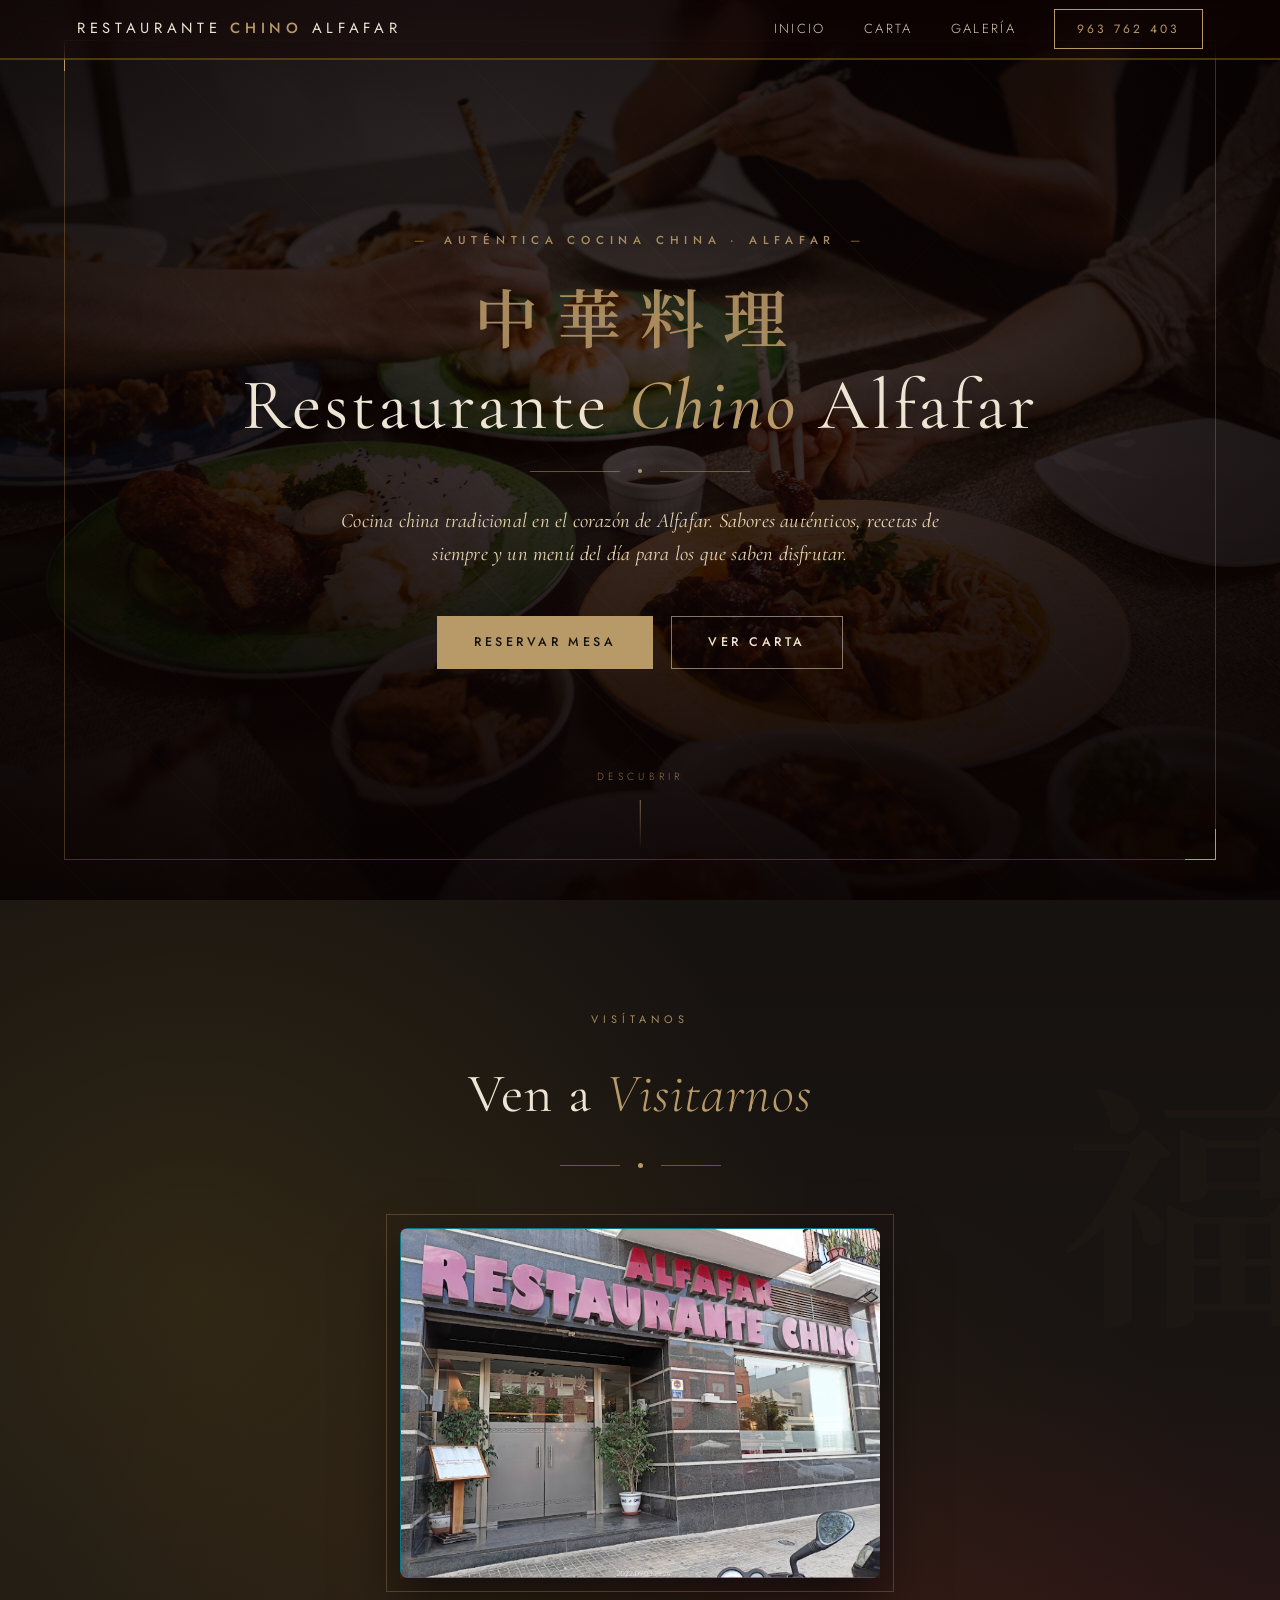
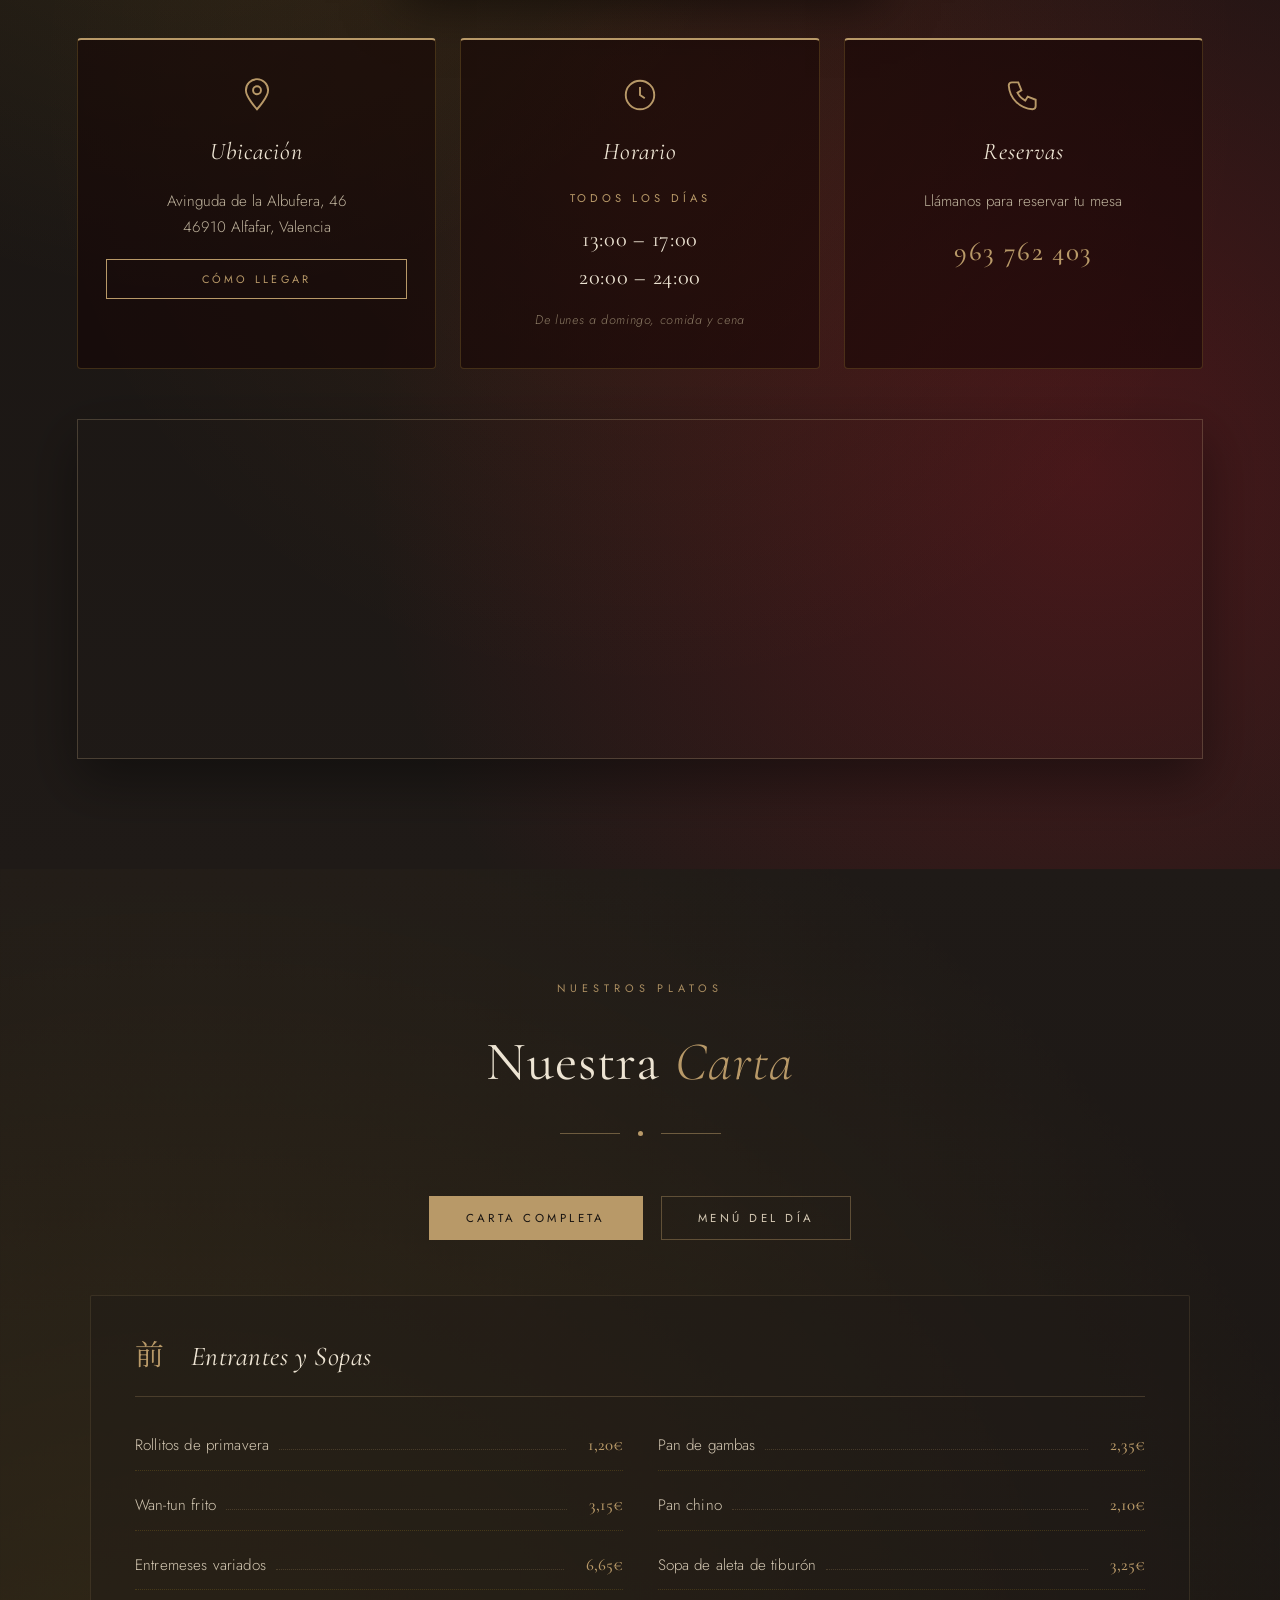
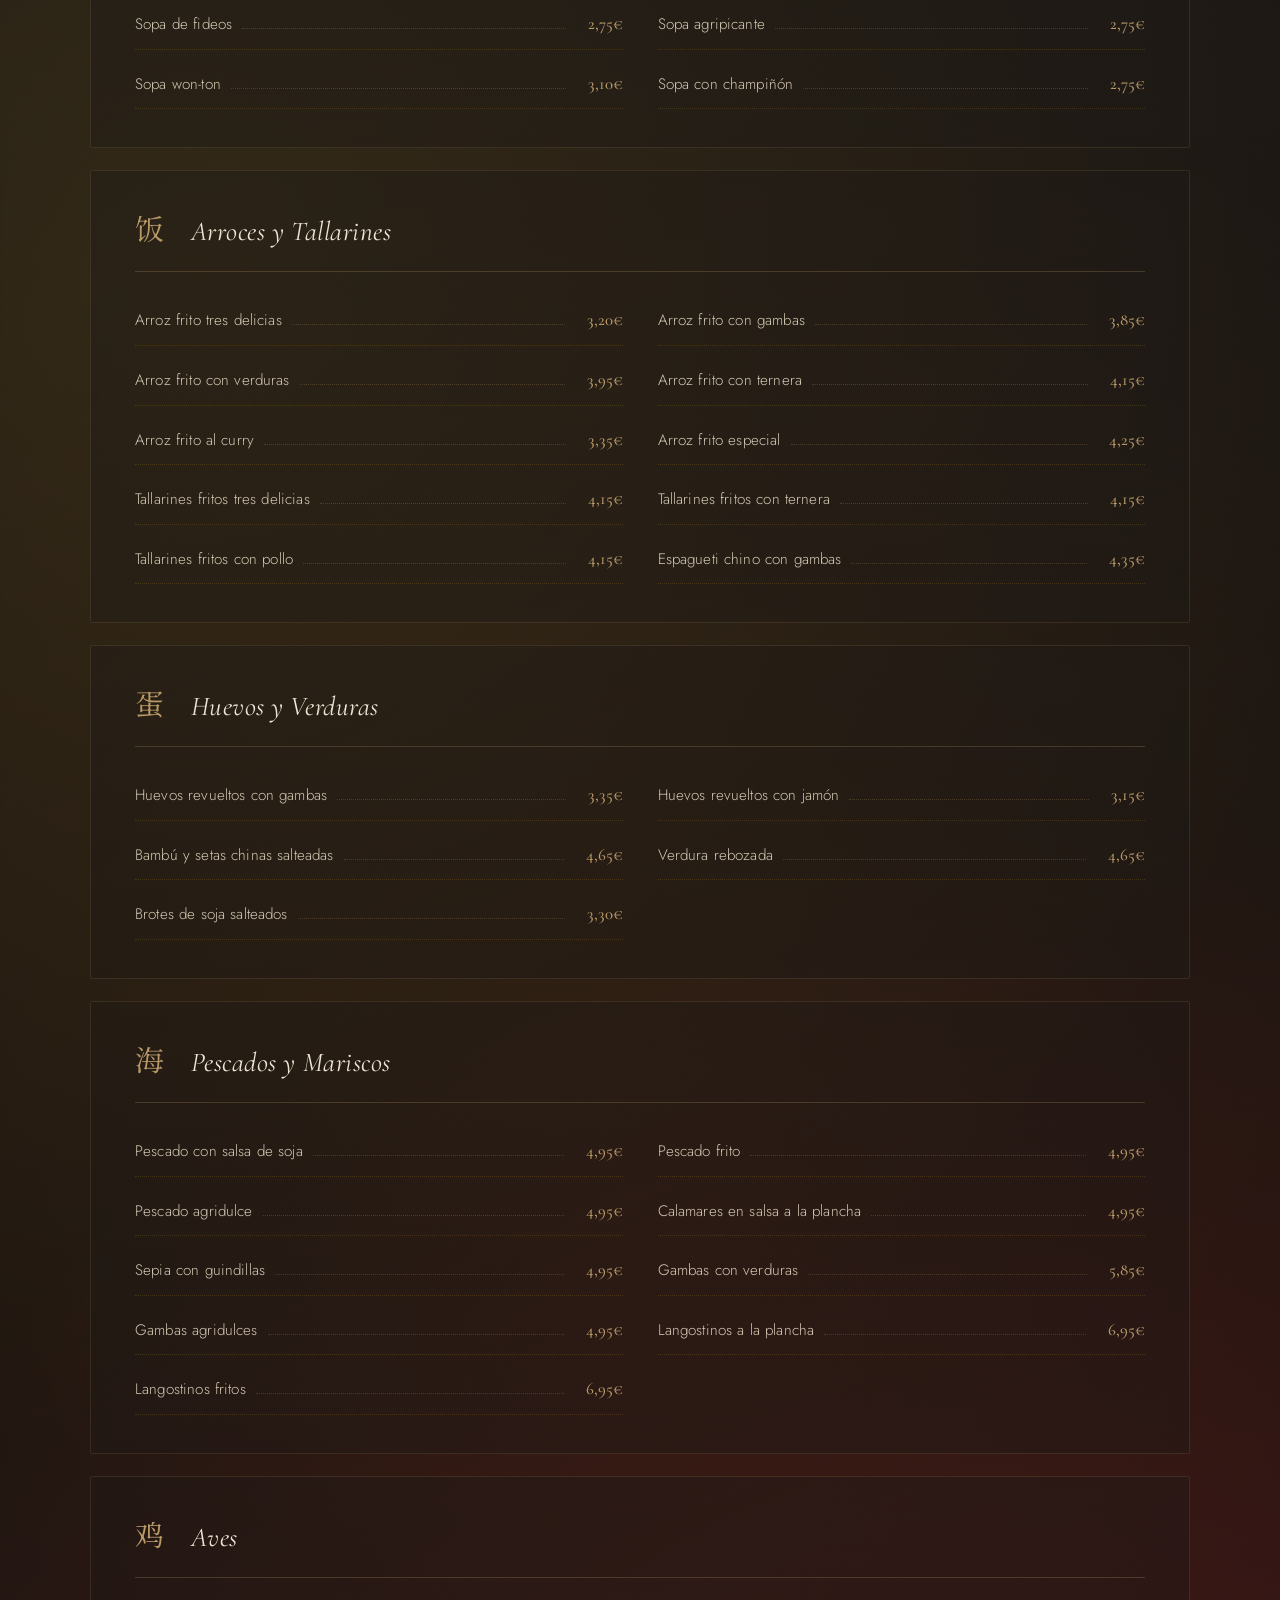
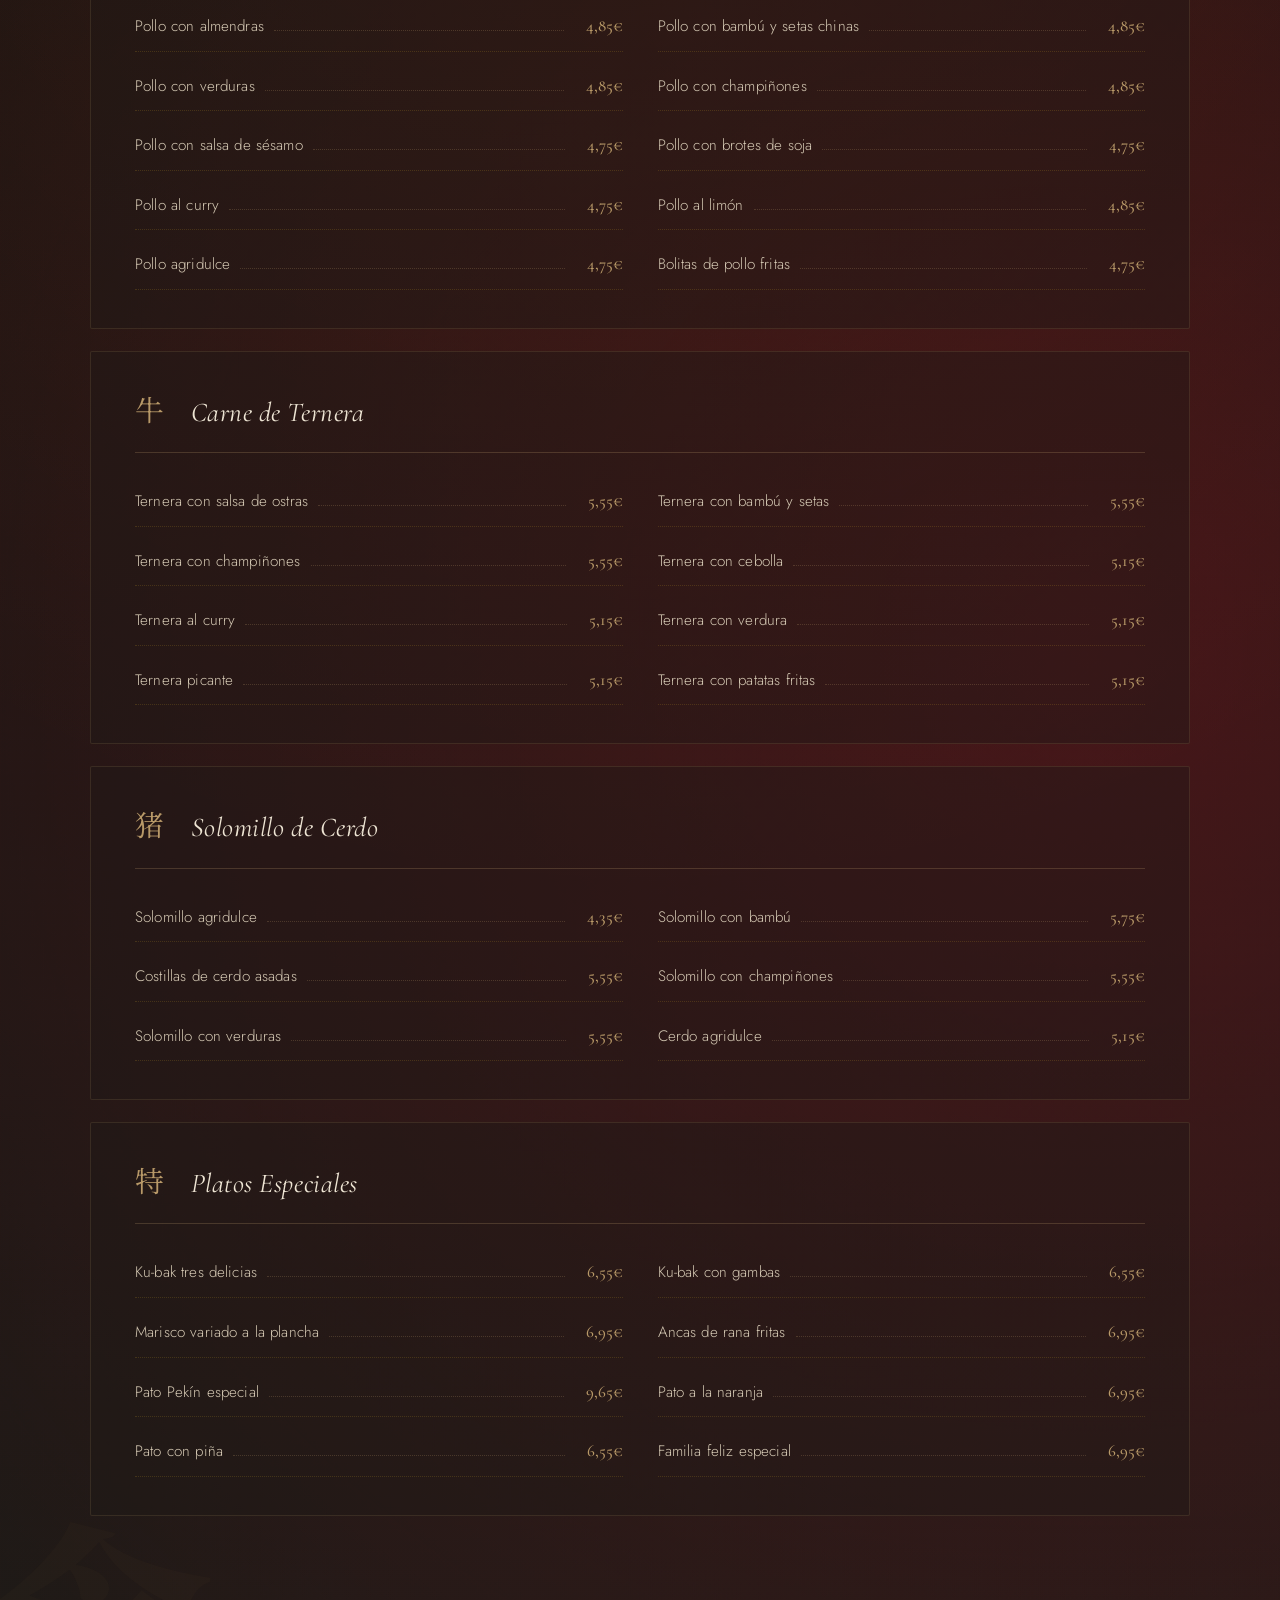
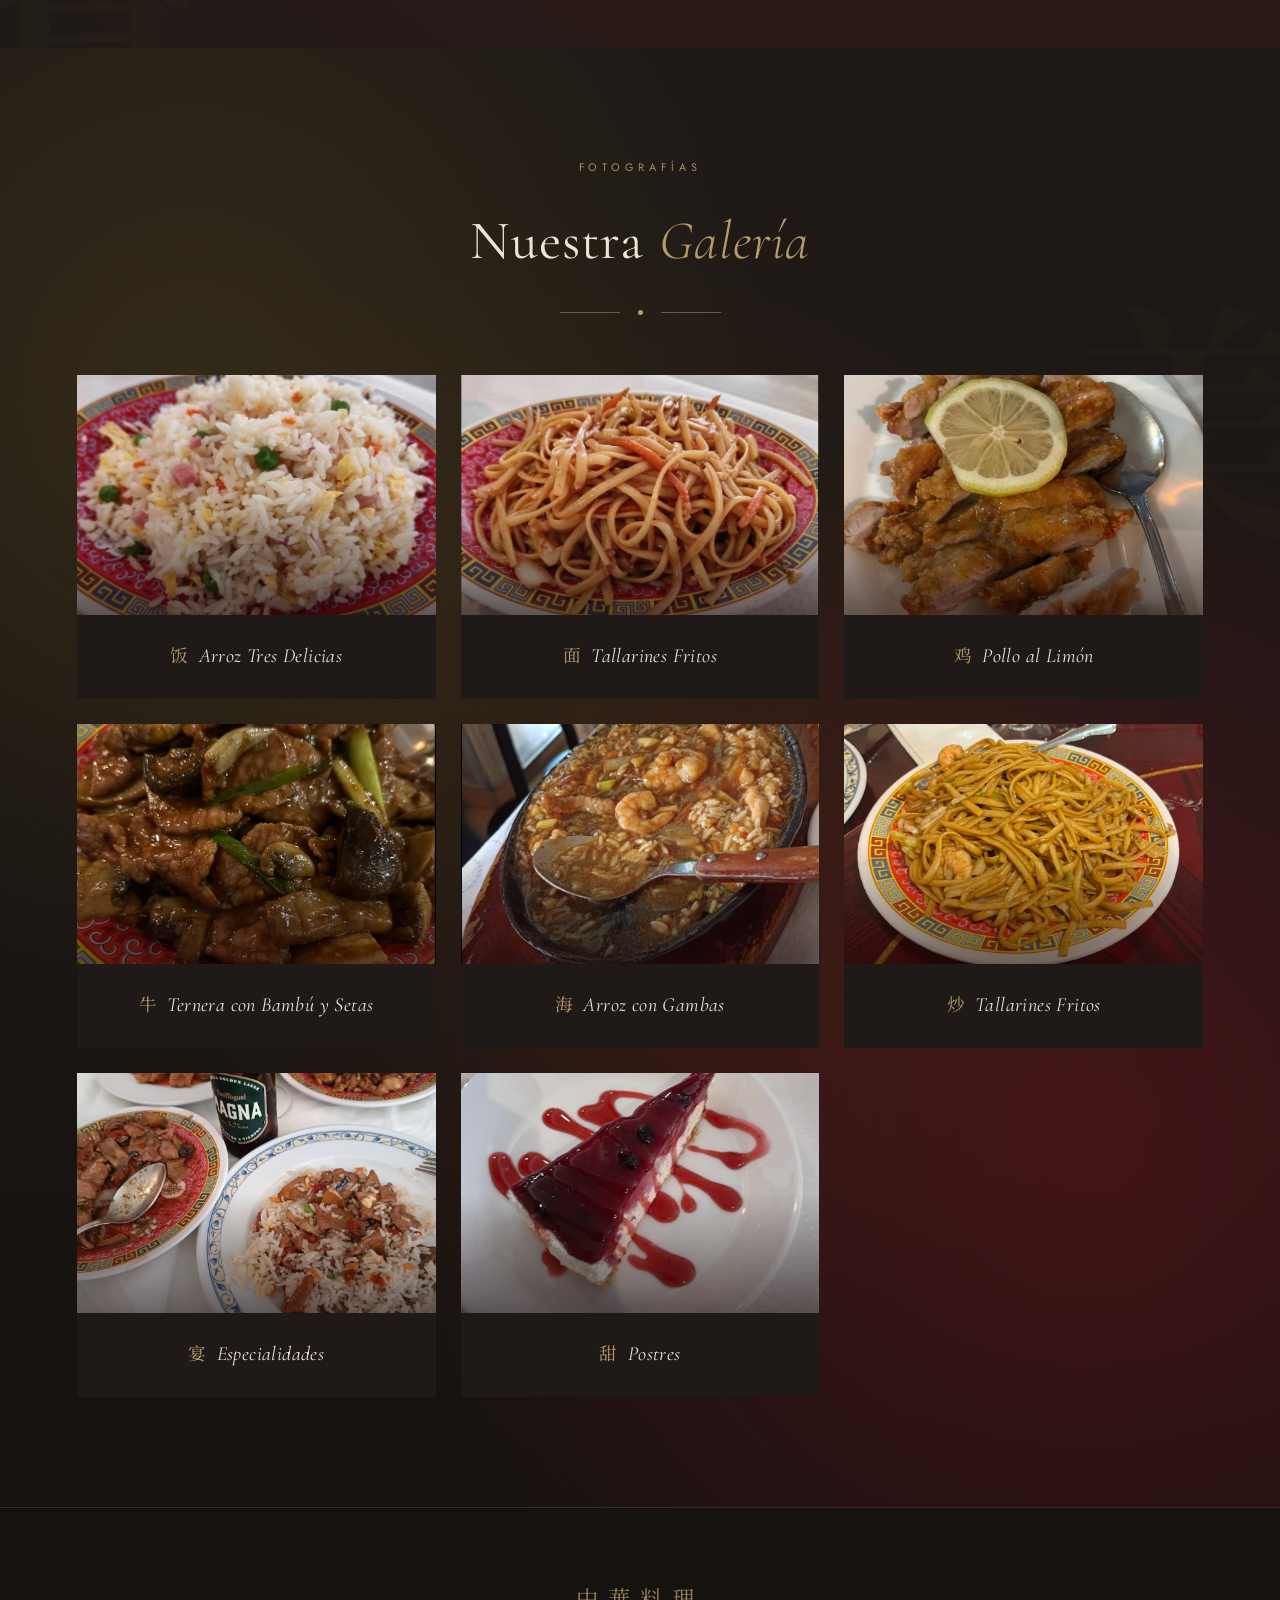
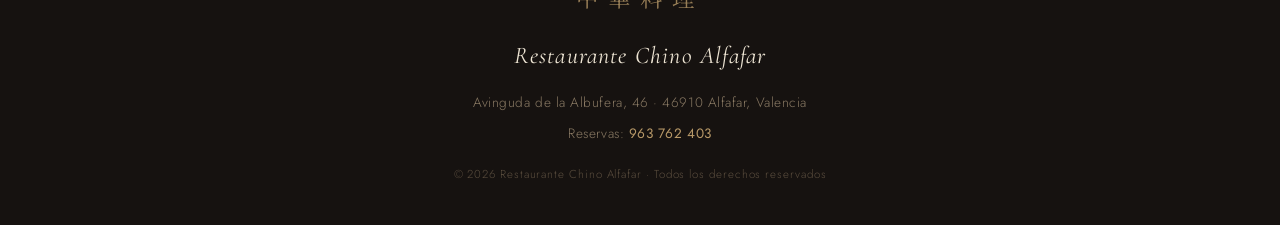
==== commit d28e36e5: "Add files via upload" ====
--- a/index.html
+++ b/index.html
@@ -7,30 +7,33 @@
 <meta name="description" content="Restaurante Chino Alfafar. Carta tradicional, menú del día y reservas por teléfono. Avinguda de la Albufera, 46, Alfafar." />
 <link rel="preconnect" href="https://fonts.googleapis.com">
 <link rel="preconnect" href="https://fonts.gstatic.com" crossorigin>
-<link href="https://fonts.googleapis.com/css2?family=Cinzel:wght@500;700;900&family=Noto+Serif+SC:wght@400;700;900&family=Inter:wght@300;400;500;600;700&family=Pacifico&family=ZCOOL+XiaoWei&display=swap" rel="stylesheet">
+<link href="https://fonts.googleapis.com/css2?family=Cormorant+Garamond:ital,wght@0,300;0,400;0,500;0,600;1,300;1,400;1,500&family=Noto+Serif+SC:wght@300;400;500;600&family=Jost:wght@200;300;400;500;600&display=swap" rel="stylesheet">
 <style>
   :root{
-    --rojo:#a01825;
-    --rojo-vivo:#b8202e;
-    --rojo-oscuro:#6e0a18;
-    --rojo-profundo:#3a0410;
-    --dorado:#e6b94d;
-    --dorado-vivo:#f2c860;
-    --dorado-suave:#d4a73e;
-    --naranja:#c8651a;
-    --rosa-chino:#a64458;
-    --crema:#fff7e6;
-    --negro:#150303;
-    --negro-suave:#240707;
+    --rojo:#6b2733;
+    --rojo-vivo:#7d2f3c;
+    --rojo-oscuro:#4a1822;
+    --rojo-profundo:#2a0d14;
+    --dorado:#b89968;
+    --dorado-vivo:#c9aa78;
+    --dorado-suave:#9d8255;
+    --naranja:#a86b3c;
+    --rosa-chino:#7d4451;
+    --crema:#ede4d3;
+    --negro:#161210;
+    --negro-suave:#1f1a17;
+    --gris-suave:#3a2f2a;
   }
   *{box-sizing:border-box;margin:0;padding:0}
   html{scroll-behavior:smooth}
   body{
-    font-family:'Inter',sans-serif;
+    font-family:'Jost',sans-serif;
     background:var(--negro);
-    color:#f6e9d4;
+    color:#d4c8b3;
     overflow-x:hidden;
-    line-height:1.6;
+    line-height:1.7;
+    font-weight:300;
+    font-size:15px;
   }
   a{text-decoration:none;color:inherit}
   ::selection{background:var(--dorado);color:var(--rojo-profundo)}
@@ -38,7 +41,8 @@
   /* Scrollbar */
   ::-webkit-scrollbar{width:12px}
   ::-webkit-scrollbar-track{background:#1a0606}
-  ::-webkit-scrollbar-thumb{background:linear-gradient(var(--rojo),var(--dorado),var(--rojo));border-radius:10px}
+  ::-webkit-scrollbar-thumb{background:var(--rojo-oscuro);border-radius:10px}
+  ::-webkit-scrollbar-thumb:hover{background:var(--rojo)}
 
   /* Patrón decorativo */
   .pattern-bg{
@@ -97,51 +101,50 @@
     transition:all .3s ease;
   }
   nav.scrolled{
-    background:rgba(20,4,4,.95);
+    background:rgba(15,3,3,.97);
     padding:10px 6%;
-    border-bottom-color:var(--dorado);
-    box-shadow:0 6px 30px rgba(224,22,43,.3);
+    border-bottom-color:rgba(230,185,77,.4);
+    box-shadow:0 4px 20px rgba(0,0,0,.5);
   }
   .logo{
-    font-family:'Cinzel',serif;
-    font-weight:900;
-    font-size:1.05rem;
-    letter-spacing:.18em;
+    font-family:'Jost',sans-serif;
+    font-weight:400;
+    font-size:.92rem;
+    letter-spacing:.32em;
     text-transform:uppercase;
-    background:linear-gradient(90deg,var(--dorado),var(--dorado-vivo),var(--dorado));
-    -webkit-background-clip:text;
-    background-clip:text;
-    -webkit-text-fill-color:transparent;
+    color:var(--crema);
     text-decoration:none !important;
     border:none;
     display:inline-block;
   }
-  .logo b{color:var(--rojo-vivo);-webkit-text-fill-color:var(--rojo-vivo);font-weight:900}
+  .logo b{color:var(--dorado);font-weight:500}
 
   nav ul{display:flex;list-style:none;gap:38px;align-items:center}
   nav ul a{
-    color:#f6e9d4;text-decoration:none;font-weight:600;font-size:.92rem;
+    color:#d4c8b3;text-decoration:none;font-weight:300;font-size:.82rem;
     position:relative;transition:color .25s;
-    letter-spacing:.05em;
+    letter-spacing:.18em;text-transform:uppercase;
   }
   nav ul a:hover{color:var(--dorado)}
   nav ul a::after{
-    content:'';position:absolute;left:0;bottom:-6px;height:2px;width:0;
-    background:linear-gradient(90deg,var(--rojo),var(--dorado));
+    content:'';position:absolute;left:0;bottom:-6px;height:1px;width:0;
+    background:var(--dorado);
     transition:width .3s;
   }
   nav ul a:hover::after,nav ul a.active::after{width:100%}
 
   .nav-cta{
-    background:linear-gradient(135deg,var(--rojo),var(--rojo-vivo)) !important;
-    color:#fff !important;
-    padding:9px 20px;
-    border-radius:30px;
-    font-size:.82rem !important;
-    box-shadow:0 6px 20px rgba(224,22,43,.5);
-    transition:transform .25s !important;
-  }
-  .nav-cta:hover{transform:translateY(-2px);color:#fff !important}
+    background:transparent !important;
+    color:var(--dorado) !important;
+    padding:10px 22px;
+    border-radius:0;
+    font-size:.75rem !important;
+    letter-spacing:.25em;
+    transition:all .3s !important;
+    border:1px solid var(--dorado);
+    font-weight:400;
+  }
+  .nav-cta:hover{background:var(--dorado) !important;color:var(--negro) !important}
   .nav-cta::after{display:none}
 
   .menu-toggle{display:none;background:none;border:none;color:var(--dorado);font-size:1.7rem;cursor:pointer}
@@ -166,9 +169,16 @@
     text-align:center;
     overflow:hidden;
     background:
-      linear-gradient(rgba(20,4,4,.72),rgba(58,4,16,.88)),
-      url('assets/tallarines.png') center/cover no-repeat;
+      linear-gradient(180deg,rgba(10,2,2,.7) 0%,rgba(15,3,3,.65) 35%,rgba(15,3,3,.9) 100%),
+      url('assets/hero.jpg') center/cover no-repeat;
     background-attachment:fixed;
+  }
+  .hero::after{
+    content:'';
+    position:absolute;inset:0;
+    background:radial-gradient(ellipse at center,rgba(10,2,2,.2) 0%,rgba(5,1,1,.8) 100%);
+    z-index:1;
+    pointer-events:none;
   }
   .hero::before{
     content:'';
@@ -178,93 +188,138 @@
       repeating-linear-gradient(-45deg,transparent 0 70px,rgba(224,22,43,.04) 70px 71px);
     z-index:1;
   }
-  .hero-content{position:relative;z-index:3;padding:0 20px;max-width:960px;animation:zoomIn 1.5s ease}
-  @keyframes zoomIn{from{opacity:0;transform:scale(.95)}to{opacity:1;transform:scale(1)}}
+  .hero-frame{
+    position:absolute;
+    inset:40px 5%;
+    border:1px solid rgba(230,185,77,.25);
+    z-index:2;
+    pointer-events:none;
+  }
+  .hero-frame::before,.hero-frame::after{
+    content:'';position:absolute;width:30px;height:30px;border:1px solid var(--dorado);
+  }
+  .hero-frame::before{top:-1px;left:-1px;border-right:none;border-bottom:none}
+  .hero-frame::after{bottom:-1px;right:-1px;border-left:none;border-top:none}
+
+  .hero-content{position:relative;z-index:3;padding:0 30px;max-width:920px;animation:fadeUp 1.6s ease}
+  @keyframes fadeUp{from{opacity:0;transform:translateY(25px)}to{opacity:1;transform:none}}
+
+  .hero-mini{
+    font-family:'Jost',sans-serif;
+    color:var(--dorado);
+    letter-spacing:.5em;
+    font-size:.72rem;
+    text-transform:uppercase;
+    margin-bottom:2rem;
+    opacity:.9;
+    font-weight:500;
+  }
+  .hero-mini::before,.hero-mini::after{
+    content:'—';margin:0 14px;color:rgba(230,185,77,.5);
+  }
+  .hero-divider{
+    display:flex;align-items:center;justify-content:center;gap:18px;
+    margin:1.5rem auto 2rem;
+  }
+  .hero-divider::before,.hero-divider::after{
+    content:'';height:1px;width:90px;background:rgba(184,153,104,.5);
+  }
+  .hero-divider span{
+    width:4px;height:4px;background:var(--dorado);border-radius:50%;
+    display:inline-block;
+  }
 
   .hanzi-big{
     font-family:'Noto Serif SC',serif;
-    background:linear-gradient(135deg,var(--rojo-vivo),var(--dorado-vivo),var(--rojo));
-    -webkit-background-clip:text;background-clip:text;-webkit-text-fill-color:transparent;
-    font-size:clamp(3.5rem,9vw,6.5rem);
-    font-weight:900;
-    margin-bottom:.6rem;
-    letter-spacing:.2em;
-    filter:drop-shadow(0 0 30px rgba(224,22,43,.5));
-    animation:glow 3s ease-in-out infinite alternate;
-  }
-  @keyframes glow{from{filter:drop-shadow(0 0 20px rgba(224,22,43,.4))}to{filter:drop-shadow(0 0 40px rgba(255,204,51,.6))}}
+    color:var(--dorado);
+    font-size:clamp(2.5rem,6vw,4rem);
+    font-weight:600;
+    margin-bottom:1.2rem;
+    letter-spacing:.3em;
+    opacity:.88;
+    line-height:1;
+  }
 
   .hero h1{
-    font-family:'Cinzel',serif;
-    font-size:clamp(2.2rem,5.5vw,4rem);
-    font-weight:900;
+    font-family:'Cormorant Garamond',serif;
+    font-size:clamp(2.6rem,6vw,4.5rem);
+    font-weight:400;
     color:var(--crema);
-    letter-spacing:.1em;
-    text-transform:uppercase;
-    margin-bottom:1rem;
+    letter-spacing:.04em;
+    margin-bottom:.5rem;
     line-height:1.1;
-    text-shadow:0 4px 30px rgba(0,0,0,.5);
+    text-shadow:0 4px 30px rgba(0,0,0,.7);
   }
   .hero h1 span{
-    background:linear-gradient(90deg,var(--dorado),var(--naranja),var(--dorado));
-    -webkit-background-clip:text;background-clip:text;-webkit-text-fill-color:transparent;
-  }
-  .hero-sub{
-    font-family:'Pacifico',cursive;
-    color:var(--dorado-vivo);
-    font-size:clamp(1.2rem,2vw,1.6rem);
-    margin-bottom:.5rem;
+    color:var(--dorado);
+    font-style:italic;
+    font-weight:500;
   }
   .hero p{
-    font-size:clamp(1rem,1.5vw,1.15rem);
-    color:#f0d9b5;
-    max-width:640px;margin:0 auto 2.5rem;
-    font-weight:300;
+    font-family:'Cormorant Garamond',serif;
+    font-size:clamp(1.05rem,1.6vw,1.3rem);
+    color:#e8d4b0;
+    max-width:600px;margin:0 auto 2.8rem;
+    font-weight:400;
+    font-style:italic;
+    line-height:1.6;
+    letter-spacing:.01em;
   }
   .hero-cta{display:flex;gap:18px;justify-content:center;flex-wrap:wrap}
 
   .btn{
     display:inline-flex;align-items:center;gap:10px;
-    padding:16px 36px;
-    border-radius:50px;
-    font-family:'Cinzel',serif;
-    font-weight:700;font-size:.92rem;
-    letter-spacing:.18em;text-transform:uppercase;
+    padding:15px 36px;
+    border-radius:0;
+    font-family:'Jost',sans-serif;
+    font-weight:500;font-size:.78rem;
+    letter-spacing:.28em;text-transform:uppercase;
     text-decoration:none;
-    cursor:pointer;border:none;
-    transition:all .35s ease;
+    cursor:pointer;
+    transition:all .4s ease;
     position:relative;overflow:hidden;
   }
   .btn-primary{
-    background:linear-gradient(135deg,var(--rojo-vivo),var(--rojo),var(--rojo-oscuro));
-    background-size:200% 200%;
-    color:#fff;
-    box-shadow:0 10px 30px rgba(224,22,43,.5);
-    animation:shine 4s ease infinite;
-  }
-  @keyframes shine{0%,100%{background-position:0 0}50%{background-position:100% 100%}}
-  .btn-primary:hover{transform:translateY(-4px) scale(1.03);box-shadow:0 15px 40px rgba(224,22,43,.7)}
+    background:var(--dorado);
+    color:var(--negro);
+    border:1px solid var(--dorado);
+  }
+  .btn-primary:hover{
+    background:transparent;
+    color:var(--dorado);
+    border-color:var(--dorado);
+  }
   .btn-ghost{
     background:transparent;
+    color:var(--crema);
+    border:1px solid rgba(247,231,212,.5);
+  }
+  .btn-ghost:hover{
+    border-color:var(--dorado);
     color:var(--dorado);
-    border:2px solid var(--dorado);
-  }
-  .btn-ghost:hover{background:var(--dorado);color:var(--rojo-profundo);transform:translateY(-4px)}
-
-  /* Ribbon decorativo en hero */
-  .ribbon-top,.ribbon-bottom{
-    position:absolute;left:0;right:0;height:30px;z-index:2;pointer-events:none;
-    background:repeating-linear-gradient(90deg,var(--rojo) 0 20px,var(--dorado) 20px 40px);
-    opacity:.85;
-  }
-  .ribbon-top{top:75px;clip-path:polygon(0 0,100% 0,100% 100%,0 100%,2% 50%)}
-  .ribbon-bottom{bottom:0;clip-path:polygon(0 0,100% 0,98% 50%,100% 100%,0 100%)}
+  }
+
+  /* Ribbons removidos para look más profesional */
 
   .scroll-indicator{
     position:absolute;bottom:50px;left:50%;transform:translateX(-50%);z-index:3;
-    color:var(--dorado);font-size:1.4rem;animation:bounce 2s infinite;
-  }
-  @keyframes bounce{0%,100%{transform:translateX(-50%) translateY(0)}50%{transform:translateX(-50%) translateY(12px)}}
+    color:var(--dorado);
+    font-family:'Jost',sans-serif;font-size:.65rem;
+    letter-spacing:.4em;text-transform:uppercase;
+    opacity:.7;
+    display:flex;flex-direction:column;align-items:center;gap:14px;
+  }
+  .scroll-indicator::after{
+    content:'';width:1px;height:50px;
+    background:linear-gradient(to bottom,var(--dorado),transparent);
+    animation:scrollLine 2.5s ease-in-out infinite;
+  }
+  @keyframes scrollLine{
+    0%{transform:scaleY(0);transform-origin:top}
+    50%{transform:scaleY(1);transform-origin:top}
+    51%{transform-origin:bottom}
+    100%{transform:scaleY(0);transform-origin:bottom}
+  }
 
   /* ============= SECCIONES GENERAL ============= */
   section{
@@ -278,40 +333,43 @@
     position:relative;z-index:2;
   }
   .section-title .small{
-    display:inline-block;
-    font-family:'Noto Serif SC',serif;
-    background:linear-gradient(90deg,var(--rojo),var(--dorado),var(--rojo));
-    -webkit-background-clip:text;background-clip:text;-webkit-text-fill-color:transparent;
-    font-size:2.2rem;
-    letter-spacing:.1em;
-    margin-bottom:.3rem;
-    font-weight:900;
+    display:block;
+    font-family:'Jost',sans-serif;
+    color:var(--dorado);
+    letter-spacing:.45em;
+    font-size:.68rem;
+    text-transform:uppercase;
+    margin-bottom:1.2rem;
+    font-weight:400;
+    opacity:.9;
   }
   .section-title h2{
-    font-family:'Cinzel',serif;
-    font-size:clamp(2rem,4.2vw,3.2rem);
+    font-family:'Cormorant Garamond',serif;
+    font-size:clamp(2.2rem,4.5vw,3.4rem);
     color:var(--crema);
-    text-transform:uppercase;
-    letter-spacing:.1em;
-    margin-bottom:1rem;
+    letter-spacing:.02em;
+    margin-bottom:0;
+    font-weight:400;
   }
   .section-title h2 span{
-    background:linear-gradient(90deg,var(--dorado),var(--naranja),var(--dorado));
-    -webkit-background-clip:text;background-clip:text;-webkit-text-fill-color:transparent;
+    color:var(--dorado);
+    font-style:italic;
+    font-weight:300;
   }
   .section-title .deco{
-    display:flex;align-items:center;justify-content:center;gap:14px;margin-top:1rem;
+    display:flex;align-items:center;justify-content:center;gap:18px;margin-top:1.4rem;
   }
   .section-title .deco::before,
   .section-title .deco::after{
-    content:'';height:2px;width:70px;background:linear-gradient(to right,transparent,var(--dorado),var(--rojo));
-  }
-  .section-title .deco::after{background:linear-gradient(to right,var(--rojo),var(--dorado),transparent)}
-  .section-title .deco span{color:var(--rojo-vivo);font-size:1.5rem}
+    content:'';height:1px;width:60px;background:rgba(184,153,104,.5);
+  }
+  .section-title .deco span{
+    width:5px;height:5px;background:var(--dorado);border-radius:50%;display:inline-block;
+  }
 
   /* ============= INICIO (ubicación/horario/reservas) ============= */
   .inicio{
-    background:linear-gradient(180deg,var(--negro) 0%,#230808 100%);
+    background:linear-gradient(180deg,var(--negro) 0%,var(--negro-suave) 100%);
   }
   .inicio-wrap{
     max-width:1200px;margin:0 auto;position:relative;z-index:2;
@@ -320,15 +378,17 @@
   .inicio-img{
     position:relative;
     max-width:480px;
-    margin:0 auto 55px;
-    padding:10px;
-    background:linear-gradient(135deg,var(--rojo),var(--dorado),var(--rojo));
-    background-size:300% 300%;
-    border-radius:12px;
-    animation:gradientShift 6s ease infinite;
-    box-shadow:0 20px 50px rgba(0,0,0,.55);
+    margin:0 auto 60px;
+    padding:0;
+    background:transparent;
+    border-radius:0;
+    box-shadow:0 25px 50px rgba(0,0,0,.55);
     transition:transform .5s;
   }
+  .inicio-img::before{
+    content:'';position:absolute;inset:-14px;border:1px solid rgba(184,153,104,.3);pointer-events:none;
+  }
+  .inicio-img img{filter:saturate(.9) contrast(1.02)}
   @keyframes gradientShift{0%,100%{background-position:0 50%}50%{background-position:100% 50%}}
   .inicio-img:hover{transform:scale(1.015)}
   .inicio-img img{
@@ -346,78 +406,75 @@
     align-items:stretch;
   }
   .info-card{
-    background:linear-gradient(160deg,rgba(74,4,16,.75),rgba(20,4,4,.55));
-    border:1px solid rgba(230,185,77,.25);
-    border-top:3px solid var(--rojo-vivo);
-    padding:32px 28px;
-    border-radius:10px;
+    background:rgba(20,4,4,.55);
+    border:1px solid rgba(230,185,77,.2);
+    border-top:2px solid var(--dorado);
+    padding:36px 28px;
+    border-radius:4px;
     position:relative;
     overflow:hidden;
     transition:all .35s;
     display:flex;flex-direction:column;
     text-align:center;
   }
-  .info-card::before{
-    content:'';position:absolute;top:-30px;right:-30px;width:120px;height:120px;
-    background:radial-gradient(circle,rgba(230,185,77,.18),transparent 70%);
-    pointer-events:none;
-  }
   .info-card:hover{
-    transform:translateY(-8px);
-    border-top-color:var(--dorado);
-    box-shadow:0 18px 40px rgba(160,24,37,.35);
+    transform:translateY(-4px);
+    border-color:var(--dorado);
+    background:rgba(58,4,16,.45);
   }
   .info-card .icn-big{
-    font-size:2.4rem;
-    margin-bottom:14px;
+    width:38px;height:38px;
+    margin:0 auto 18px;
+    display:flex;align-items:center;justify-content:center;
+    color:var(--dorado);
+  }
+  .info-card .icn-big svg{width:100%;height:100%;stroke:var(--dorado);stroke-width:1.2;fill:none}
+  .info-card h4{
+    font-family:'Cormorant Garamond',serif;
+    color:var(--crema);
+    font-size:1.5rem;letter-spacing:.04em;
+    margin-bottom:16px;
+    font-weight:400;font-style:italic;
+  }
+  .info-card p{color:#bdb19b;font-size:.95rem;line-height:1.7;font-weight:300}
+  .info-card .horario-dia{
+    font-family:'Jost',sans-serif;color:var(--dorado);font-size:.7rem;
+    letter-spacing:.35em;font-weight:400;margin-bottom:12px;text-transform:uppercase;
+  }
+  .info-card .horario-hora{
+    font-family:'Cormorant Garamond',serif;color:var(--crema);font-size:1.4rem;
+    letter-spacing:.03em;font-weight:400;line-height:1.7;
+  }
+  .info-card .horario-sub{font-size:.78rem;color:#8a7a64;margin-top:14px;font-style:italic;letter-spacing:.05em}
+  .info-card a{color:#d4c8b3;transition:color .2s}
+  .info-card a:hover{color:var(--dorado)}
+  .info-card .tel-link{
+    font-family:'Cormorant Garamond',serif;font-weight:500;font-size:1.7rem;
+    color:var(--dorado);letter-spacing:.06em;
+    display:inline-block;margin-top:14px;
+    padding:0;border:none;border-radius:0;
+    transition:all .3s;
+    border-bottom:1px solid transparent;
+  }
+  .info-card .tel-link:hover{background:transparent;color:var(--crema);border-bottom-color:var(--dorado)}
+  .info-card .btn-mapa{
+    margin-top:18px;
     display:inline-block;
-    filter:drop-shadow(0 4px 8px rgba(0,0,0,.4));
-  }
-  .info-card h4{
-    font-family:'Cinzel',serif;
-    color:var(--dorado);
-    font-size:1.05rem;letter-spacing:.2em;text-transform:uppercase;
-    margin-bottom:14px;
-    padding-bottom:10px;
-    border-bottom:1px dashed rgba(230,185,77,.3);
-  }
-  .info-card p{color:#f0d9b5;font-size:1rem;line-height:1.65}
-  .info-card .horario-dia{
-    font-family:'Cinzel',serif;color:var(--dorado-vivo);font-size:1rem;
-    letter-spacing:.12em;font-weight:700;margin-bottom:8px;text-transform:uppercase;
-  }
-  .info-card .horario-hora{
-    font-family:'Cinzel',serif;color:var(--crema);font-size:1.1rem;
-    letter-spacing:.05em;font-weight:600;line-height:1.8;
-  }
-  .info-card .horario-sub{font-size:.82rem;color:#b89968;margin-top:10px;font-style:italic}
-  .info-card a{color:#f0d9b5;transition:color .2s}
-  .info-card a:hover{color:var(--dorado-vivo)}
-  .info-card .tel-link{
-    font-family:'Cinzel',serif;font-weight:900;font-size:1.55rem;
-    color:var(--dorado-vivo);letter-spacing:.08em;
-    display:inline-block;margin-top:10px;
-    padding:8px 18px;border:1px dashed var(--dorado);border-radius:30px;
+    font-family:'Jost',sans-serif;font-size:.68rem;letter-spacing:.3em;font-weight:400;
+    color:var(--dorado);text-transform:uppercase;
+    padding:10px 22px;border:1px solid var(--dorado);border-radius:0;
     transition:all .3s;
   }
-  .info-card .tel-link:hover{background:var(--dorado);color:var(--rojo-profundo)}
-  .info-card .btn-mapa{
-    margin-top:14px;
-    display:inline-block;
-    font-family:'Cinzel',serif;font-size:.78rem;letter-spacing:.18em;
-    color:var(--dorado-vivo);text-transform:uppercase;
-    padding:8px 16px;border:1px solid var(--dorado);border-radius:30px;
-    transition:all .3s;
-  }
-  .info-card .btn-mapa:hover{background:var(--dorado);color:var(--rojo-profundo)}
+  .info-card .btn-mapa:hover{background:var(--dorado);color:var(--negro)}
 
   .mapa-full{
     margin-top:50px;
-    border-radius:12px;overflow:hidden;
-    border:3px solid var(--dorado);
-    box-shadow:0 20px 50px rgba(0,0,0,.55);
+    border-radius:0;overflow:hidden;
+    border:1px solid rgba(184,153,104,.3);
+    box-shadow:0 20px 50px rgba(0,0,0,.5);
     height:340px;
     max-width:1200px;margin-left:auto;margin-right:auto;
+    filter:grayscale(.3) contrast(.95);
   }
   .mapa-full iframe{width:100%;height:100%;border:0;display:block}
 
@@ -429,8 +486,7 @@
 
   /* ============= CARTA ============= */
   .carta{
-    background:
-      linear-gradient(180deg,#230808 0%,var(--rojo-profundo) 50%,#230808 100%);
+    background:linear-gradient(180deg,var(--negro-suave) 0%,var(--negro) 50%,var(--negro-suave) 100%);
   }
 
   .tabs{
@@ -438,22 +494,20 @@
     margin-bottom:55px;position:relative;z-index:2;
   }
   .tab{
-    padding:14px 38px;
-    background:rgba(20,4,4,.4);
-    border:2px solid rgba(255,204,51,.4);
-    color:#f6e9d4;
-    font-family:'Cinzel',serif;font-weight:700;
-    letter-spacing:.18em;text-transform:uppercase;
-    font-size:.85rem;
-    border-radius:50px;
+    padding:13px 36px;
+    background:transparent;
+    border:1px solid rgba(184,153,104,.4);
+    color:#d4c8b3;
+    font-family:'Jost',sans-serif;font-weight:400;
+    letter-spacing:.3em;text-transform:uppercase;
+    font-size:.72rem;
+    border-radius:0;
     cursor:pointer;transition:all .35s;
   }
   .tab.active,.tab:hover{
-    background:linear-gradient(135deg,var(--rojo),var(--dorado));
-    color:var(--rojo-profundo);
-    border-color:transparent;
-    transform:translateY(-3px);
-    box-shadow:0 10px 25px rgba(255,204,51,.4);
+    background:var(--dorado);
+    color:var(--negro);
+    border-color:var(--dorado);
   }
 
   .tab-panel{display:none}
@@ -463,41 +517,43 @@
   /* Carta completa - categorías */
   .carta-container{max-width:1100px;margin:0 auto}
   .categoria{
-    background:linear-gradient(135deg,rgba(20,4,4,.6),rgba(74,4,16,.4));
-    border:1px solid rgba(255,204,51,.2);
-    border-radius:12px;
-    padding:35px 40px;
-    margin-bottom:25px;
+    background:rgba(31,26,23,.4);
+    border:1px solid rgba(184,153,104,.15);
+    border-radius:2px;
+    padding:38px 44px;
+    margin-bottom:22px;
     position:relative;
-    transition:all .35s;
+    transition:all .4s;
   }
   .categoria:hover{
-    border-color:var(--dorado);
-    box-shadow:0 15px 40px rgba(224,22,43,.3);
-    transform:translateY(-3px);
+    border-color:rgba(184,153,104,.5);
+    background:rgba(31,26,23,.7);
   }
   .categoria-header{
     display:flex;align-items:center;gap:18px;
-    margin-bottom:22px;padding-bottom:14px;
-    border-bottom:2px dashed rgba(255,204,51,.3);
+    margin-bottom:24px;padding-bottom:16px;
+    border-bottom:1px solid rgba(184,153,104,.25);
   }
   .categoria-emoji{
     font-size:2.2rem;
     filter:drop-shadow(0 4px 8px rgba(0,0,0,.4));
   }
   .categoria h3{
-    font-family:'Cinzel',serif;
-    background:linear-gradient(90deg,var(--dorado-vivo),var(--naranja));
-    -webkit-background-clip:text;background-clip:text;-webkit-text-fill-color:transparent;
-    font-size:1.6rem;
-    letter-spacing:.08em;
-    text-transform:uppercase;
+    font-family:'Cormorant Garamond',serif;
+    color:var(--crema);
+    font-size:1.7rem;
+    letter-spacing:.02em;
+    display:flex;align-items:baseline;gap:20px;
+    font-weight:400;
+    font-style:italic;
   }
   .categoria h3 .cn{
     font-family:'Noto Serif SC',serif;
-    color:var(--rojo-vivo);
-    -webkit-text-fill-color:var(--rojo-vivo);
-    margin-right:8px;font-weight:900;
+    color:var(--dorado);
+    font-size:1.8rem;font-weight:400;
+    margin-right:6px;
+    line-height:1;
+    font-style:normal;
   }
 
   .platos-list{
@@ -510,14 +566,14 @@
     transition:all .25s;
   }
   .plato-item:hover{padding-left:8px;border-bottom-color:var(--dorado)}
-  .plato-item .nombre{color:#f0d9b5;font-size:.97rem}
+  .plato-item .nombre{color:#d4c8b3;font-size:.95rem;font-weight:300;letter-spacing:.01em}
   .plato-item .precio{
-    color:var(--dorado-vivo);font-family:'Cinzel',serif;font-weight:700;
-    font-size:.95rem;white-space:nowrap;margin-left:12px;
+    color:var(--dorado);font-family:'Cormorant Garamond',serif;font-weight:500;
+    font-size:1.05rem;white-space:nowrap;margin-left:12px;
   }
   .plato-item .dots{
-    flex:1;border-bottom:1px dotted rgba(255,204,51,.2);
-    margin:0 8px 4px;
+    flex:1;border-bottom:1px dotted rgba(184,153,104,.25);
+    margin:0 10px 5px;
   }
 
   @media(max-width:760px){
@@ -527,75 +583,60 @@
 
   /* Menú del día */
   .menu-dia{
-    max-width:820px;margin:0 auto;
-    background:
-      linear-gradient(135deg,rgba(20,4,4,.85),rgba(74,4,16,.7));
-    border:2px solid var(--dorado);
-    border-radius:14px;
-    padding:55px 45px;
+    max-width:780px;margin:0 auto;
+    background:rgba(31,26,23,.6);
+    border:1px solid rgba(184,153,104,.3);
+    border-radius:0;
+    padding:60px 50px;
     position:relative;
-    box-shadow:0 25px 60px rgba(0,0,0,.6),0 0 0 8px rgba(255,204,51,.1);
+    box-shadow:0 30px 70px rgba(0,0,0,.5);
   }
   .menu-dia::before{
-    content:'';position:absolute;inset:10px;border:1px dashed rgba(255,204,51,.3);border-radius:8px;pointer-events:none;
-  }
-  .menu-dia::after{
-    content:'福';
-    position:absolute;top:-30px;left:50%;transform:translateX(-50%);
-    width:60px;height:60px;
-    background:linear-gradient(135deg,var(--rojo-vivo),var(--rojo));
-    border:3px solid var(--dorado);
-    border-radius:50%;
-    display:flex;align-items:center;justify-content:center;
-    font-family:'Noto Serif SC',serif;font-size:1.8rem;color:var(--dorado);font-weight:900;
-    box-shadow:0 10px 25px rgba(224,22,43,.5);
+    content:'';position:absolute;inset:12px;border:1px solid rgba(184,153,104,.15);pointer-events:none;
   }
 
   .menu-precio{text-align:center;margin:25px 0 30px}
   .menu-precio .label{
-    font-family:'Cinzel',serif;letter-spacing:.22em;color:#f0d9b5;font-size:.8rem;text-transform:uppercase;
-    display:block;
+    font-family:'Jost',sans-serif;letter-spacing:.4em;color:var(--dorado);font-size:.68rem;text-transform:uppercase;
+    display:block;font-weight:400;
   }
   .menu-precio .num{
-    font-family:'Cinzel',serif;font-size:5rem;font-weight:900;
-    background:linear-gradient(135deg,var(--dorado-vivo),var(--naranja),var(--dorado-vivo));
-    -webkit-background-clip:text;background-clip:text;-webkit-text-fill-color:transparent;
-    text-shadow:0 4px 20px rgba(255,204,51,.4);
-    line-height:1;display:block;margin-top:6px;
-  }
-  .menu-precio .num small{font-size:1.8rem;vertical-align:top;color:var(--rojo-vivo);-webkit-text-fill-color:var(--rojo-vivo)}
+    font-family:'Cormorant Garamond',serif;font-size:4.8rem;font-weight:400;
+    color:var(--dorado);
+    line-height:1;display:block;margin-top:10px;
+    letter-spacing:.01em;
+  }
+  .menu-precio .num small{font-size:1.7rem;vertical-align:top;color:var(--dorado);opacity:.7;font-style:italic}
 
   .menu-bloque{margin-bottom:28px}
   .menu-bloque h4{
-    font-family:'Cinzel',serif;color:var(--dorado-vivo);
-    font-size:1rem;letter-spacing:.15em;
-    text-transform:uppercase;margin-bottom:12px;
-    padding-bottom:6px;border-bottom:1px dashed rgba(255,204,51,.3);
-    display:flex;align-items:center;gap:10px;
-  }
-  .menu-bloque h4::before{
-    content:'';width:8px;height:8px;background:var(--rojo-vivo);border-radius:50%;
-    box-shadow:0 0 12px var(--rojo-vivo);
-  }
-  .menu-bloque ul{list-style:none;color:#e8d4b0;font-size:.94rem;columns:2;column-gap:30px}
-  .menu-bloque li{padding:3px 0;display:flex;align-items:center;gap:8px;break-inside:avoid}
-  .menu-bloque li::before{content:'•';color:var(--dorado);font-weight:bold}
+    font-family:'Cormorant Garamond',serif;color:var(--dorado);
+    font-size:1.3rem;letter-spacing:.02em;
+    margin-bottom:14px;
+    padding-bottom:10px;border-bottom:1px solid rgba(184,153,104,.25);
+    font-weight:400;font-style:italic;
+  }
+  .menu-bloque ul{list-style:none;color:#bdb19b;font-size:.95rem;columns:2;column-gap:30px;font-weight:300}
+  .menu-bloque li{padding:4px 0;display:flex;align-items:center;gap:10px;break-inside:avoid}
+  .menu-bloque li::before{content:'—';color:var(--dorado);opacity:.6}
   @media(max-width:600px){.menu-bloque ul{columns:1}}
 
   .menu-bebida{
-    margin-top:30px;padding:20px;border-top:1px dashed rgba(255,204,51,.3);
-    font-size:.92rem;color:#d4c098;text-align:center;
-    background:rgba(0,0,0,.25);border-radius:8px;
+    margin-top:36px;padding:24px;border-top:1px solid rgba(184,153,104,.2);
+    font-size:.95rem;color:#bdb19b;text-align:center;
+    background:rgba(0,0,0,.2);
+    font-weight:300;
+    font-family:'Cormorant Garamond',serif;
   }
   .menu-bebida .destacado{
-    color:var(--dorado-vivo);font-family:'Cinzel',serif;letter-spacing:.12em;
-    font-size:.88rem;font-weight:700;
-  }
-  .menu-nota{font-size:.78rem;color:#a89070;margin-top:18px;text-align:center;font-style:italic}
+    color:var(--dorado);font-family:'Jost',sans-serif;letter-spacing:.35em;
+    font-size:.68rem;font-weight:400;text-transform:uppercase;
+  }
+  .menu-nota{font-size:.75rem;color:#7a6c58;margin-top:20px;text-align:center;font-style:italic;letter-spacing:.05em}
 
   /* ============= GALERÍA ============= */
   .galeria{
-    background:linear-gradient(180deg,#230808 0%,var(--negro) 100%);
+    background:linear-gradient(180deg,var(--negro-suave) 0%,var(--negro) 100%);
   }
   .galeria-grid{
     display:grid;grid-template-columns:repeat(auto-fill,minmax(280px,1fr));
@@ -603,25 +644,15 @@
   }
   .foto-card{
     position:relative;
-    border-radius:12px;overflow:hidden;
-    background:rgba(20,4,4,.6);
-    border:2px solid transparent;
-    background-clip:padding-box;
-    transition:all .4s;
+    border-radius:0;overflow:hidden;
+    background:var(--negro-suave);
+    transition:all .5s;
     cursor:pointer;
   }
-  .foto-card::before{
-    content:'';
-    position:absolute;inset:-2px;z-index:-1;
-    background:linear-gradient(135deg,var(--rojo),var(--dorado),var(--naranja),var(--rojo));
-    background-size:300% 300%;
-    border-radius:12px;
-    opacity:0;
-    transition:opacity .4s;
-    animation:gradientShift 4s ease infinite;
-  }
-  .foto-card:hover{transform:translateY(-10px) scale(1.02);box-shadow:0 25px 60px rgba(224,22,43,.4)}
-  .foto-card:hover::before{opacity:1}
+  .foto-card:hover{
+    transform:translateY(-4px);
+    box-shadow:0 20px 40px rgba(0,0,0,.5);
+  }
   .foto-card .img-wrap{
     overflow:hidden;
     height:240px;
@@ -637,20 +668,24 @@
     background:linear-gradient(transparent 50%,rgba(20,4,4,.6));
   }
   .foto-card-body{
-    padding:20px 22px;
-    background:linear-gradient(180deg,rgba(20,4,4,.95),rgba(20,4,4,1));
+    padding:24px 22px 26px;
+    background:var(--negro-suave);
+    text-align:center;
   }
   .foto-card h4{
-    font-family:'Cinzel',serif;
-    color:var(--dorado-vivo);
-    font-size:1.05rem;letter-spacing:.08em;
-    margin-bottom:8px;
-    text-transform:uppercase;
+    font-family:'Cormorant Garamond',serif;
+    color:var(--crema);
+    font-size:1.25rem;letter-spacing:.02em;
+    margin-bottom:0;
+    font-weight:400;
+    font-style:italic;
   }
   .foto-card h4 .cn{
     font-family:'Noto Serif SC',serif;
-    color:var(--rojo-vivo);font-weight:900;
-    margin-right:6px;
+    color:var(--dorado);font-weight:400;
+    margin-right:10px;
+    font-style:normal;
+    font-size:1.1rem;
   }
   .foto-card p{color:#d4c098;font-size:.88rem;font-weight:300;line-height:1.5}
 
@@ -727,44 +762,48 @@
 
   /* ============= FOOTER ============= */
   footer{
-    background:linear-gradient(180deg,#0a0101,var(--rojo-profundo));
+    background:var(--negro);
     text-align:center;
-    padding:50px 20px 30px;
-    border-top:3px solid var(--dorado);
+    padding:70px 20px 40px;
+    border-top:1px solid rgba(184,153,104,.2);
     position:relative;
   }
-  footer::before{
-    content:'';position:absolute;top:-3px;left:0;right:0;height:3px;
-    background:repeating-linear-gradient(90deg,var(--rojo) 0 20px,var(--dorado) 20px 40px);
-  }
+  footer::before{display:none}
   .footer-cn{
     font-family:'Noto Serif SC',serif;
-    background:linear-gradient(90deg,var(--dorado),var(--rojo-vivo),var(--dorado));
-    -webkit-background-clip:text;background-clip:text;-webkit-text-fill-color:transparent;
-    font-size:2rem;letter-spacing:.3em;font-weight:900;margin-bottom:10px;
+    color:var(--dorado);
+    font-size:1.4rem;letter-spacing:.45em;font-weight:400;margin-bottom:20px;
+    opacity:.8;
   }
   footer h3{
-    font-family:'Cinzel',serif;color:var(--crema);
-    letter-spacing:.15em;margin-bottom:8px;
-  }
-  footer p{color:#b89968;font-size:.88rem;margin-top:6px}
-  footer .small{font-size:.75rem;color:#6b5a45;margin-top:14px}
-  footer a{color:var(--dorado-vivo);font-weight:600}
+    font-family:'Cormorant Garamond',serif;color:var(--crema);
+    letter-spacing:.05em;margin-bottom:14px;font-weight:400;font-size:1.5rem;
+    font-style:italic;
+  }
+  footer p{color:#8a7a64;font-size:.85rem;margin-top:8px;font-weight:300;letter-spacing:.04em}
+  footer .small{font-size:.72rem;color:#5a4d3e;margin-top:20px;letter-spacing:.08em}
+  footer a{color:var(--dorado);font-weight:400;border-bottom:1px solid transparent;transition:all .3s}
+  footer a:hover{border-bottom-color:var(--dorado)}
 
   /* Reveal */
-  .reveal{opacity:0;transform:translateY(50px);transition:opacity .9s ease,transform .9s ease}
+  .reveal{opacity:0;transform:translateY(30px);transition:opacity .9s ease,transform .9s ease}
   .reveal.visible{opacity:1;transform:none}
-  .reveal-left{opacity:0;transform:translateX(-60px);transition:all 1s}
-  .reveal-right{opacity:0;transform:translateX(60px);transition:all 1s}
+  .reveal-left{opacity:0;transform:translateX(-40px);transition:all 1s}
+  .reveal-right{opacity:0;transform:translateX(40px);transition:all 1s}
   .reveal-left.visible,.reveal-right.visible{opacity:1;transform:none}
-  .reveal-scale{opacity:0;transform:scale(.92);transition:all .85s}
+  .reveal-scale{opacity:0;transform:scale(.94);transition:all .85s}
   .reveal-scale.visible{opacity:1;transform:scale(1)}
+
+  /* Si JS está deshabilitado, todo visible */
+  .no-js .reveal,.no-js .reveal-left,.no-js .reveal-right,.no-js .reveal-scale{
+    opacity:1 !important;transform:none !important;
+  }
 
   .floating-cn{
     position:absolute;
-    font-family:'ZCOOL XiaoWei',serif;
-    color:rgba(255,204,51,.05);
-    font-size:18rem;
+    font-family:'Noto Serif SC',serif;
+    color:rgba(230,185,77,.025);
+    font-size:16rem;
     font-weight:bold;
     pointer-events:none;
     z-index:0;
@@ -781,32 +820,26 @@
     <li><a href="#inicio">Inicio</a></li>
     <li><a href="#carta">Carta</a></li>
     <li><a href="#galeria">Galería</a></li>
-    <li><a href="tel:963762403" class="nav-cta">📞 963 762 403</a></li>
+    <li><a href="tel:963762403" class="nav-cta">963 762 403</a></li>
   </ul>
 </nav>
 
 <!-- PORTADA / HERO -->
 <header class="hero" id="portada">
-  <div class="pattern-bg"></div>
-  <span class="lantern" style="top:14%;left:8%"></span>
-  <span class="lantern" style="top:18%;right:10%;animation-delay:.8s"></span>
-  <span class="lantern" style="bottom:22%;left:14%;animation-delay:1.5s"></span>
-  <span class="lantern" style="bottom:28%;right:8%;animation-delay:.3s"></span>
-  <span class="confetti" style="top:30%;left:25%;animation-delay:.2s"></span>
-  <span class="confetti" style="top:60%;left:70%;animation-delay:1.4s"></span>
-  <span class="confetti" style="top:40%;left:85%;animation-delay:2.1s"></span>
-  <span class="confetti" style="top:75%;left:15%;animation-delay:.9s"></span>
+  <div class="hero-frame"></div>
 
   <div class="hero-content">
+    <div class="hero-mini">Auténtica Cocina China · Alfafar</div>
     <div class="hanzi-big">中華料理</div>
     <h1>Restaurante <span>Chino</span> Alfafar</h1>
+    <div class="hero-divider"><span></span></div>
     <p>Cocina china tradicional en el corazón de Alfafar. Sabores auténticos, recetas de siempre y un menú del día para los que saben disfrutar.</p>
     <div class="hero-cta">
-      <a href="#inicio" class="btn btn-primary">📞 Reservar Mesa</a>
+      <a href="#inicio" class="btn btn-primary">Reservar Mesa</a>
       <a href="#carta" class="btn btn-ghost">Ver Carta</a>
     </div>
   </div>
-  <div class="scroll-indicator">▼</div>
+  <div class="scroll-indicator">Descubrir</div>
 </header>
 
 <!-- INICIO: ubicación + horario + reservas -->
@@ -814,9 +847,9 @@
   <span class="floating-cn" style="top:5%;right:-3%">福</span>
   <div class="pattern-bg"></div>
   <div class="section-title reveal">
-    <div class="small">欢迎光临</div>
+    <div class="small">Visítanos</div>
     <h2>Ven a <span>Visitarnos</span></h2>
-    <div class="deco"><span>❀</span></div>
+    <div class="deco"><span></span></div>
   </div>
 
   <div class="inicio-wrap">
@@ -826,14 +859,18 @@
 
     <div class="inicio-cards">
       <div class="info-card reveal">
-        <span class="icn-big">📍</span>
+        <span class="icn-big">
+          <svg viewBox="0 0 24 24"><path d="M12 21s-7-7.5-7-12a7 7 0 0 1 14 0c0 4.5-7 12-7 12z"/><circle cx="12" cy="9" r="2.5"/></svg>
+        </span>
         <h4>Ubicación</h4>
         <p>Avinguda de la Albufera, 46<br>46910 Alfafar, Valencia</p>
         <a href="https://www.google.com/maps?q=Avinguda+de+la+Albufera+46,+46910+Alfafar,+Valencia" target="_blank" rel="noopener" class="btn-mapa">Cómo llegar</a>
       </div>
 
       <div class="info-card reveal">
-        <span class="icn-big">🕐</span>
+        <span class="icn-big">
+          <svg viewBox="0 0 24 24"><circle cx="12" cy="12" r="9"/><path d="M12 7v5l3 2"/></svg>
+        </span>
         <h4>Horario</h4>
         <p class="horario-dia">Todos los días</p>
         <p class="horario-hora">13:00 – 17:00<br>20:00 – 24:00</p>
@@ -841,7 +878,9 @@
       </div>
 
       <div class="info-card reveal">
-        <span class="icn-big">📞</span>
+        <span class="icn-big">
+          <svg viewBox="0 0 24 24"><path d="M5 4h4l2 5-2.5 1.5a11 11 0 0 0 5 5L15 13l5 2v4a2 2 0 0 1-2 2A16 16 0 0 1 3 6a2 2 0 0 1 2-2z"/></svg>
+        </span>
         <h4>Reservas</h4>
         <p>Llámanos para reservar tu mesa</p>
         <a href="tel:963762403" class="tel-link">963 762 403</a>
@@ -863,9 +902,9 @@
   <span class="floating-cn" style="bottom:-5%;left:-3%">食</span>
   <div class="pattern-bg"></div>
   <div class="section-title reveal">
-    <div class="small">菜单</div>
+    <div class="small">Nuestros Platos</div>
     <h2>Nuestra <span>Carta</span></h2>
-    <div class="deco"><span>❀</span></div>
+    <div class="deco"><span></span></div>
   </div>
 
   <div class="tabs reveal">
@@ -879,7 +918,6 @@
 
       <div class="categoria reveal">
         <div class="categoria-header">
-          <span class="categoria-emoji">🥟</span>
           <h3><span class="cn">前</span>Entrantes y Sopas</h3>
         </div>
         <div class="platos-list">
@@ -898,7 +936,6 @@
 
       <div class="categoria reveal">
         <div class="categoria-header">
-          <span class="categoria-emoji">🍚</span>
           <h3><span class="cn">饭</span>Arroces y Tallarines</h3>
         </div>
         <div class="platos-list">
@@ -917,7 +954,6 @@
 
       <div class="categoria reveal">
         <div class="categoria-header">
-          <span class="categoria-emoji">🥬</span>
           <h3><span class="cn">蛋</span>Huevos y Verduras</h3>
         </div>
         <div class="platos-list">
@@ -931,7 +967,6 @@
 
       <div class="categoria reveal">
         <div class="categoria-header">
-          <span class="categoria-emoji">🦐</span>
           <h3><span class="cn">海</span>Pescados y Mariscos</h3>
         </div>
         <div class="platos-list">
@@ -949,7 +984,6 @@
 
       <div class="categoria reveal">
         <div class="categoria-header">
-          <span class="categoria-emoji">🍗</span>
           <h3><span class="cn">鸡</span>Aves</h3>
         </div>
         <div class="platos-list">
@@ -968,7 +1002,6 @@
 
       <div class="categoria reveal">
         <div class="categoria-header">
-          <span class="categoria-emoji">🥩</span>
           <h3><span class="cn">牛</span>Carne de Ternera</h3>
         </div>
         <div class="platos-list">
@@ -985,7 +1018,6 @@
 
       <div class="categoria reveal">
         <div class="categoria-header">
-          <span class="categoria-emoji">🥓</span>
           <h3><span class="cn">猪</span>Solomillo de Cerdo</h3>
         </div>
         <div class="platos-list">
@@ -1000,7 +1032,6 @@
 
       <div class="categoria reveal">
         <div class="categoria-header">
-          <span class="categoria-emoji">⭐</span>
           <h3><span class="cn">特</span>Platos Especiales</h3>
         </div>
         <div class="platos-list">
@@ -1084,9 +1115,9 @@
   <span class="floating-cn" style="top:10%;right:-3%">美</span>
   <div class="pattern-bg"></div>
   <div class="section-title reveal">
-    <div class="small">画廊</div>
+    <div class="small">Fotografías</div>
     <h2>Nuestra <span>Galería</span></h2>
-    <div class="deco"><span>❀</span></div>
+    <div class="deco"><span></span></div>
   </div>
 
   <div class="galeria-grid">
@@ -1149,7 +1180,7 @@
 </section>
 
 <footer>
-  <div class="footer-cn">福 ❀ 福</div>
+  <div class="footer-cn">中華料理</div>
   <h3>Restaurante Chino Alfafar</h3>
   <p>Avinguda de la Albufera, 46 · 46910 Alfafar, Valencia</p>
   <p>Reservas: <a href="tel:963762403">963 762 403</a></p>
@@ -1184,6 +1215,8 @@
     });
   });
 
+  const allReveals = document.querySelectorAll('.reveal,.reveal-left,.reveal-right,.reveal-scale');
+
   const observer = new IntersectionObserver((entries) => {
     entries.forEach(e => {
       if (e.isIntersecting) {
@@ -1191,9 +1224,16 @@
         observer.unobserve(e.target);
       }
     });
-  }, { threshold: 0.1 });
-
-  document.querySelectorAll('.reveal,.reveal-left,.reveal-right,.reveal-scale').forEach(el => observer.observe(el));
+  }, { threshold: 0.05, rootMargin: '0px 0px -50px 0px' });
+
+  allReveals.forEach(el => observer.observe(el));
+
+  // Fallback: garantiza que todo se vea aunque el observer falle
+  window.addEventListener('load', () => {
+    setTimeout(() => {
+      allReveals.forEach(el => el.classList.add('visible'));
+    }, 1500);
+  });
 
   document.querySelectorAll('.galeria-grid .foto-card').forEach((el, i) => {
     el.style.transitionDelay = (i * 80) + 'ms';
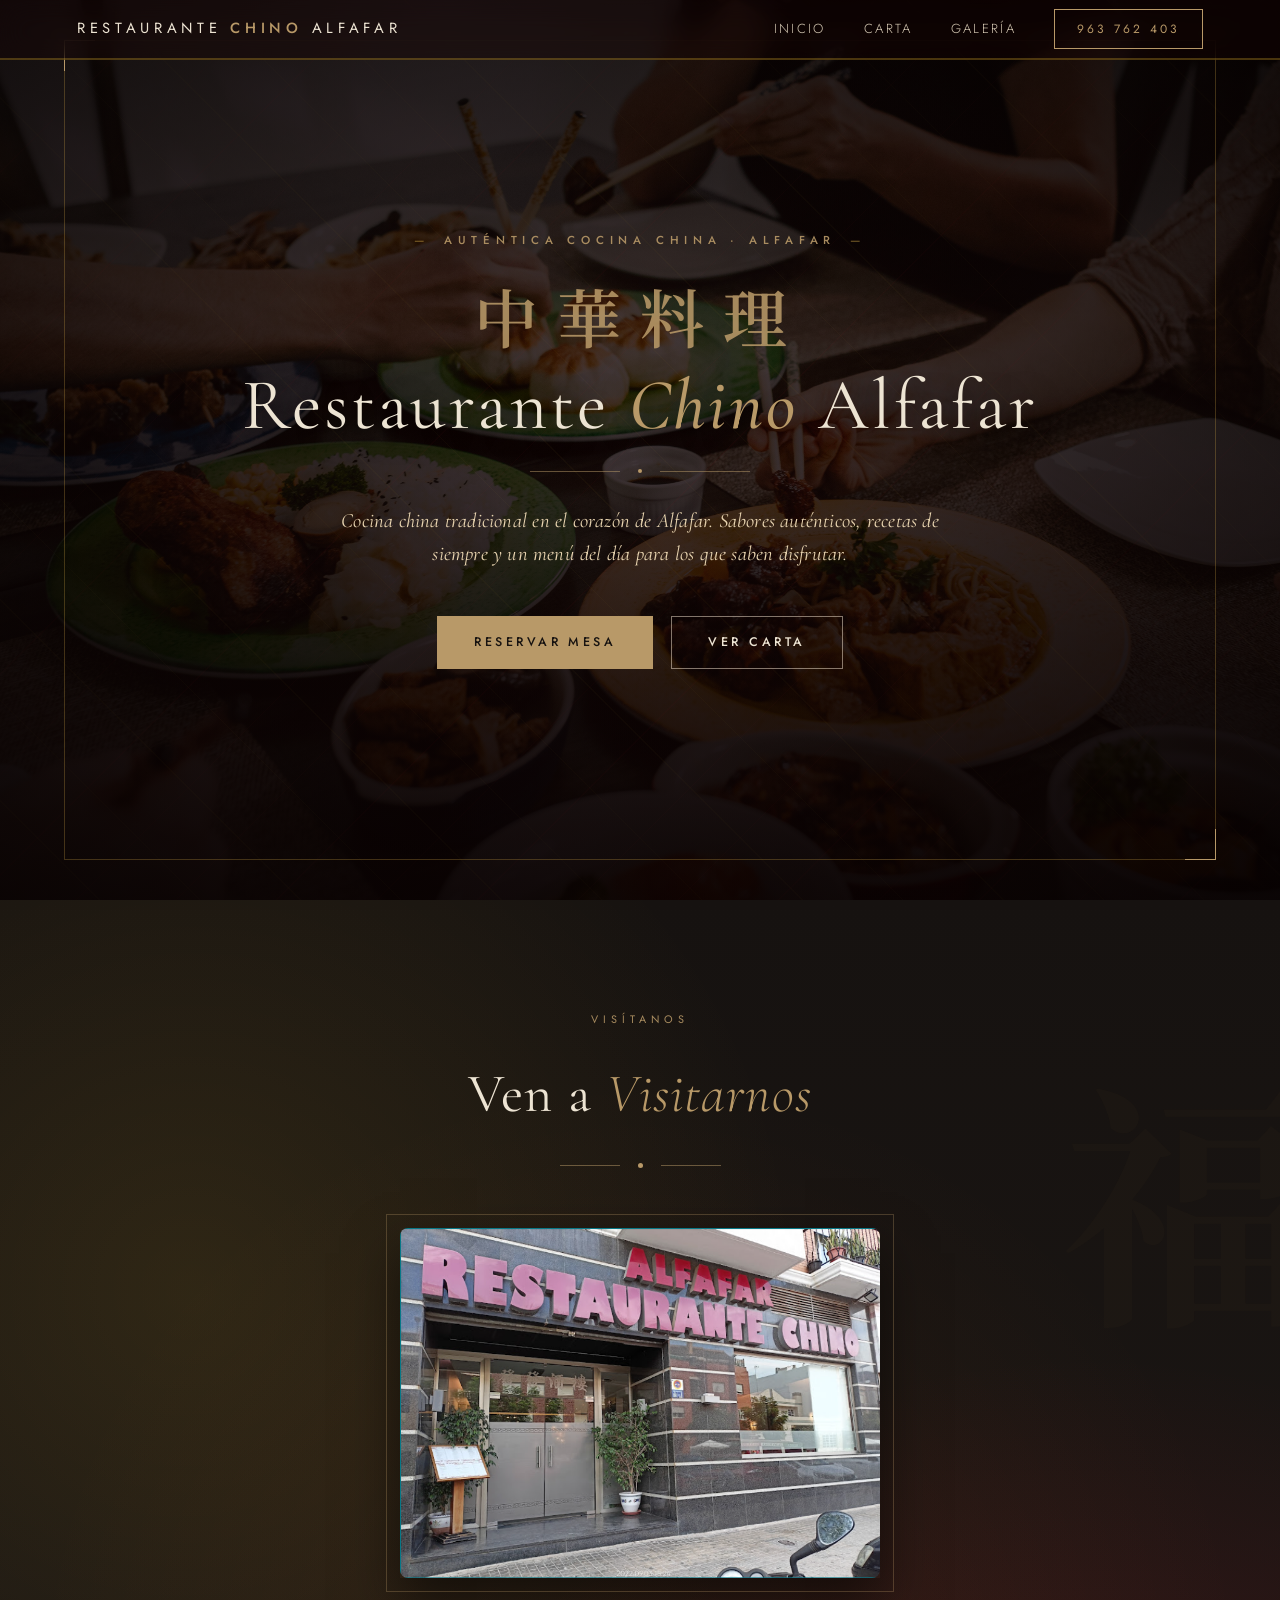
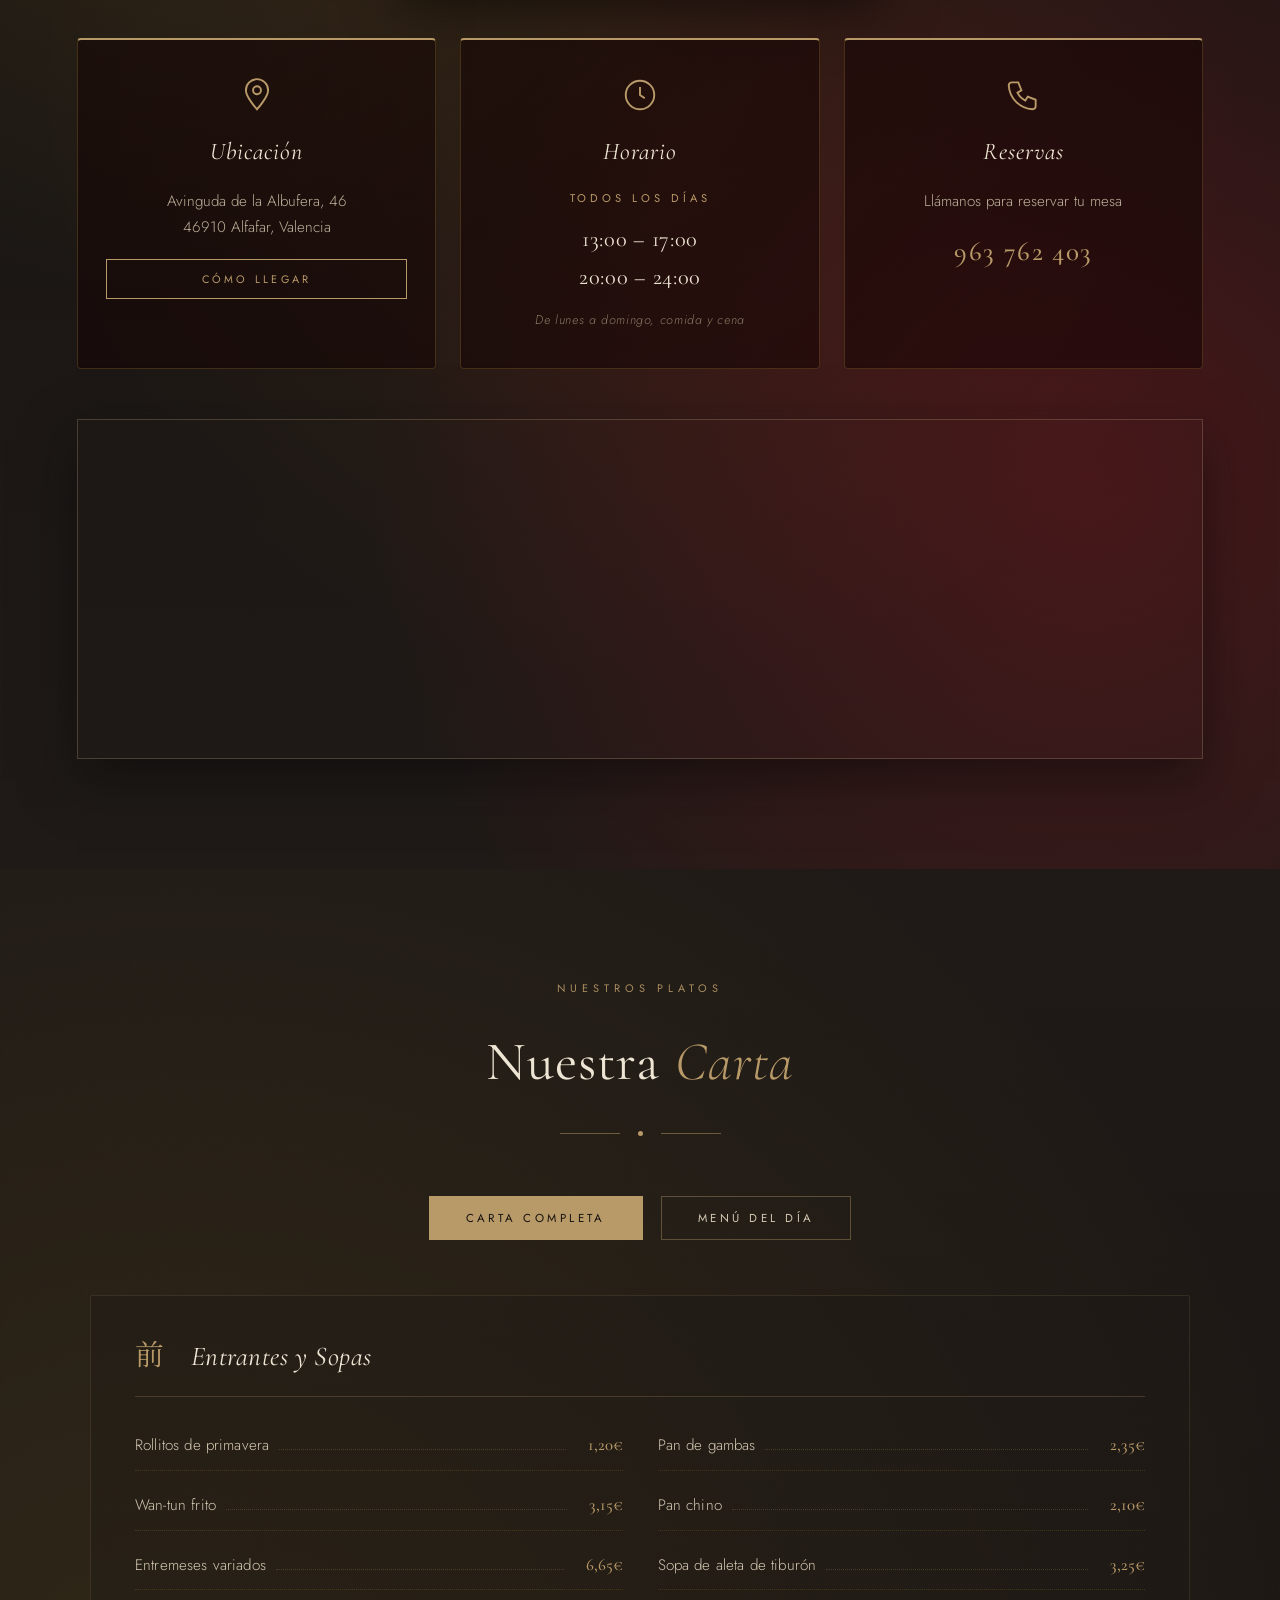
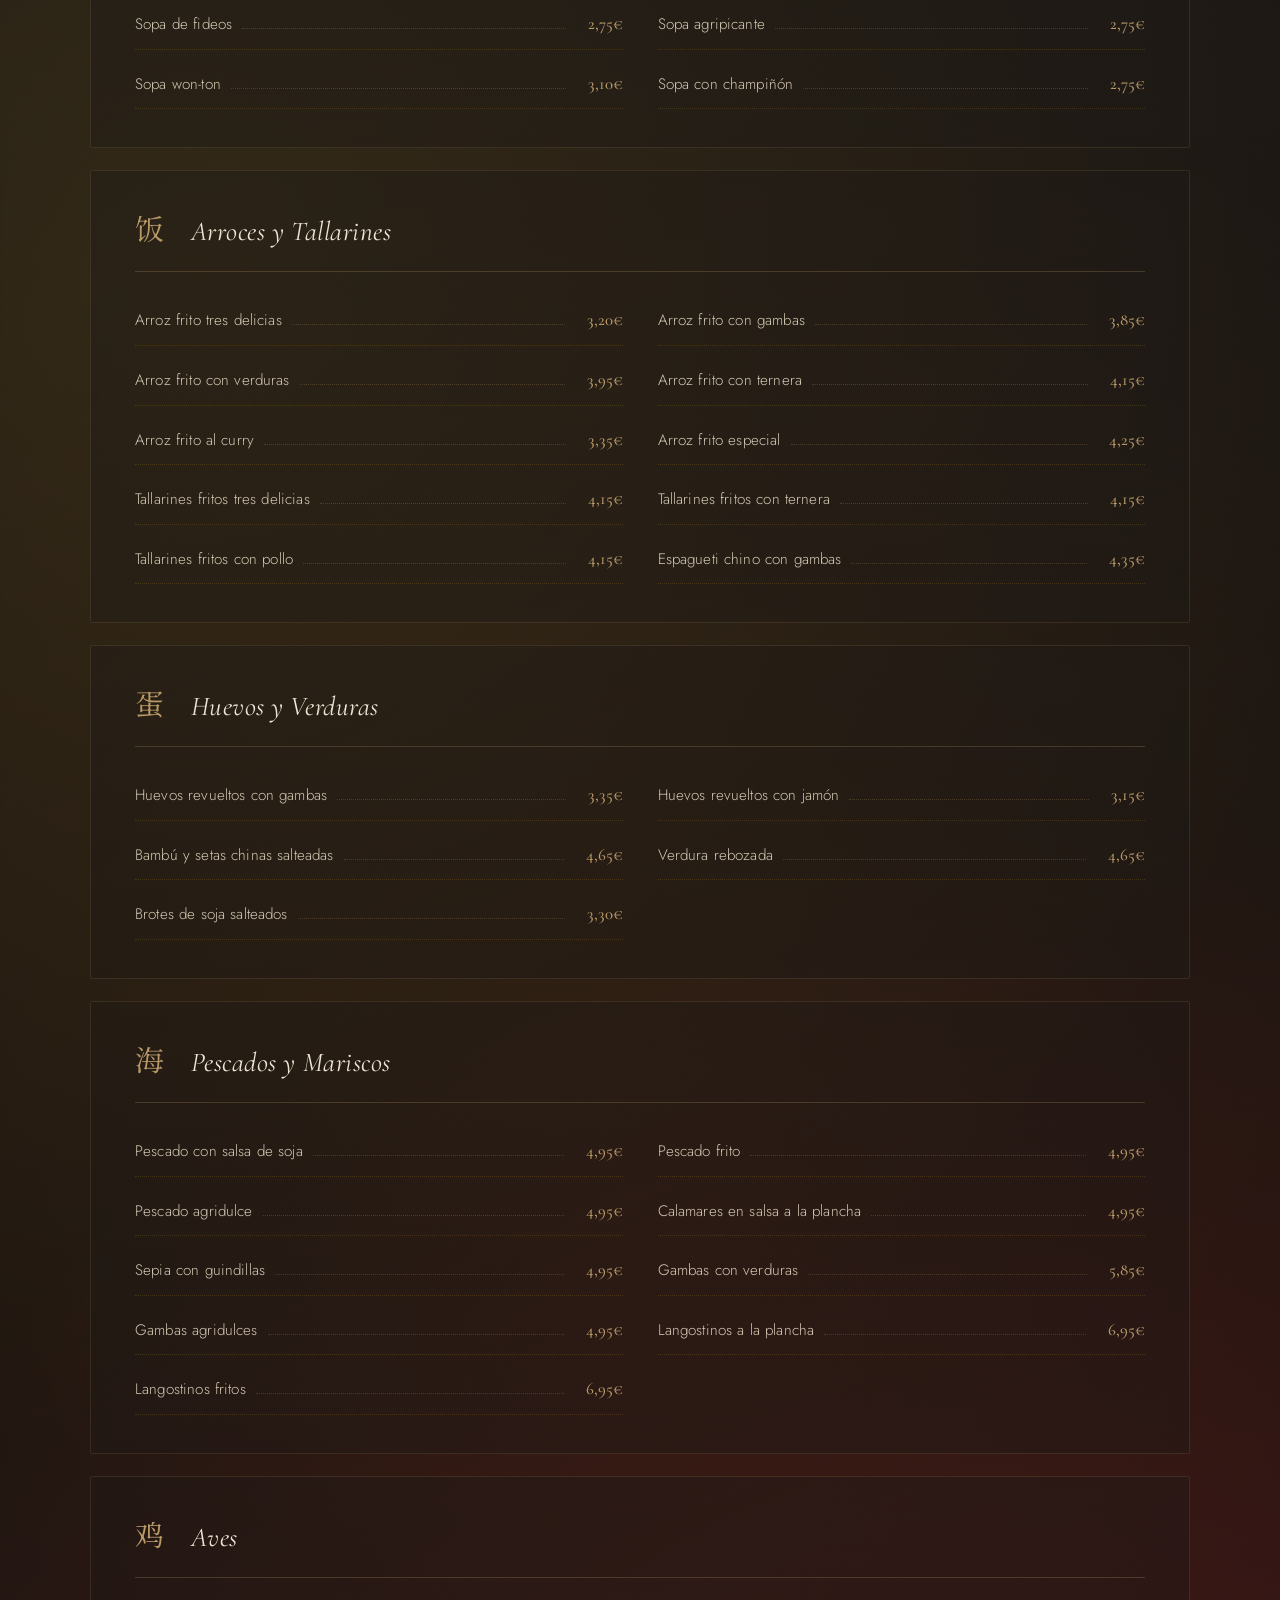
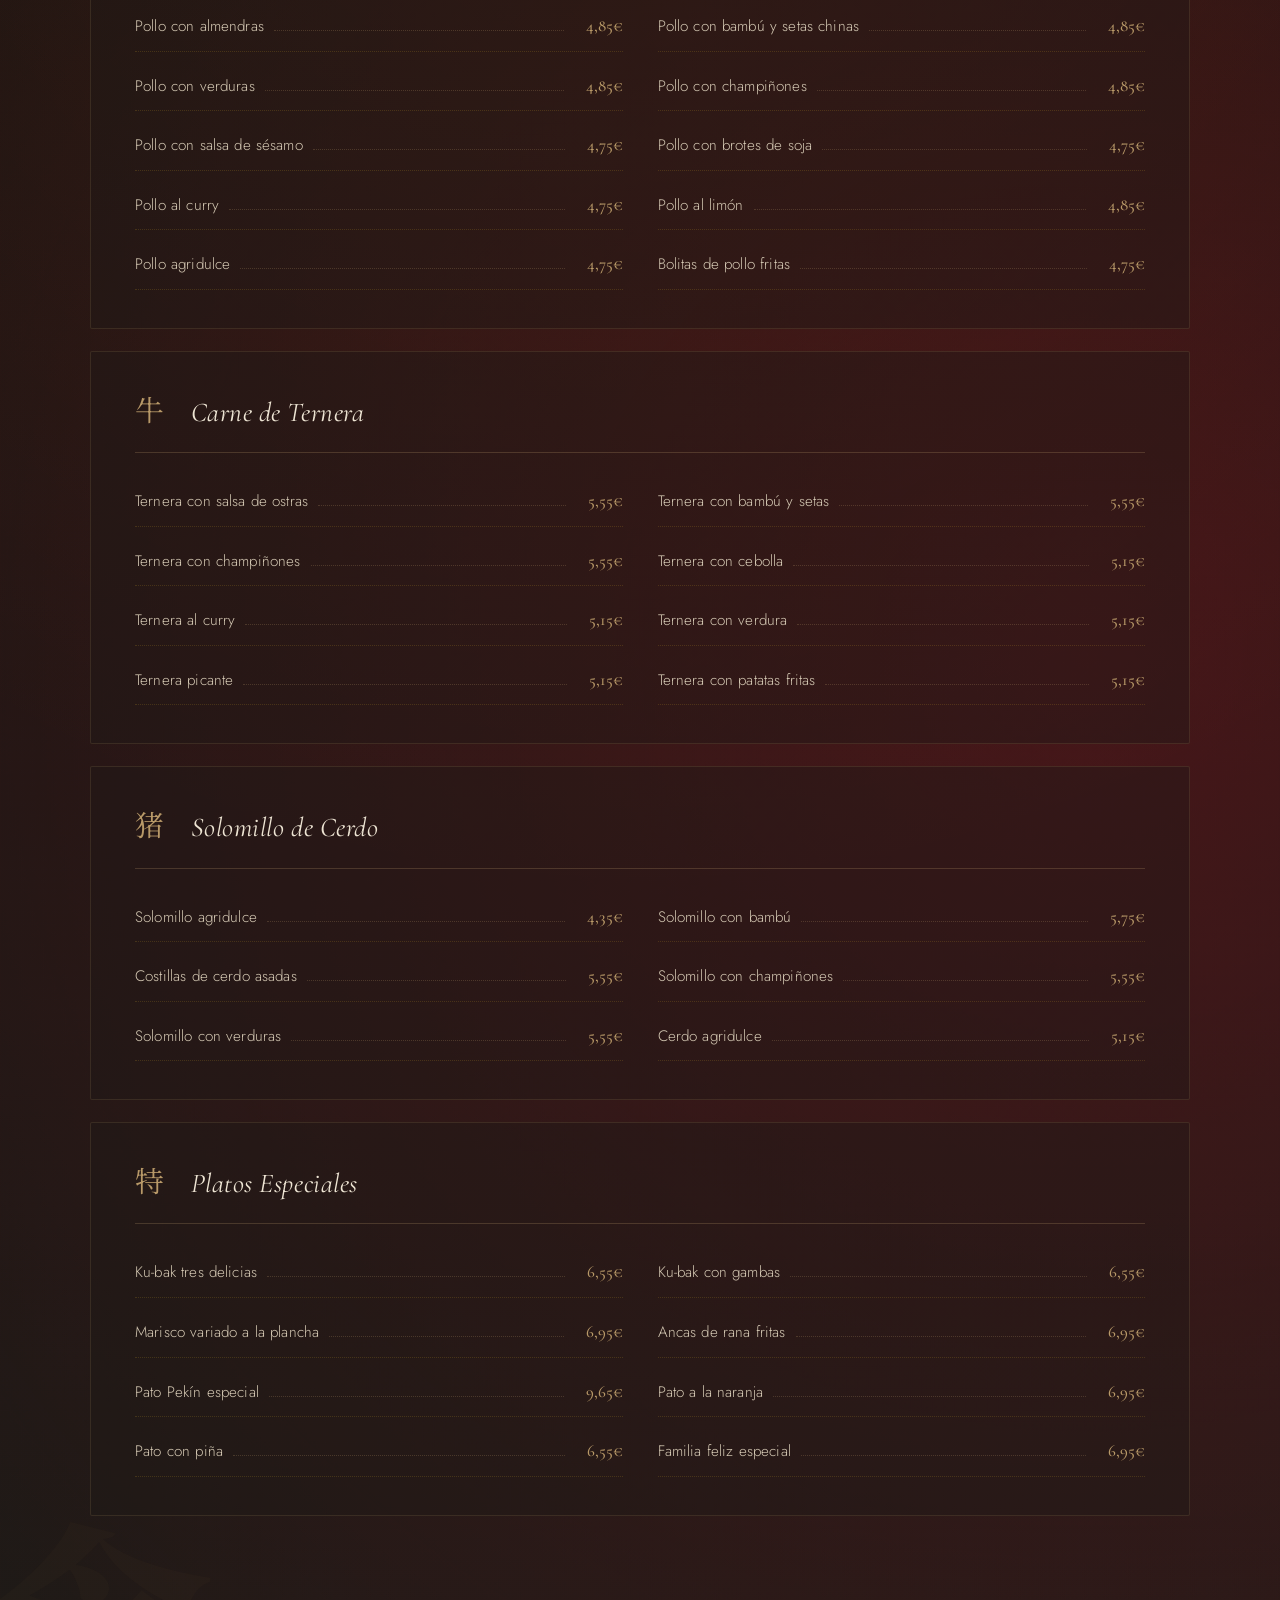
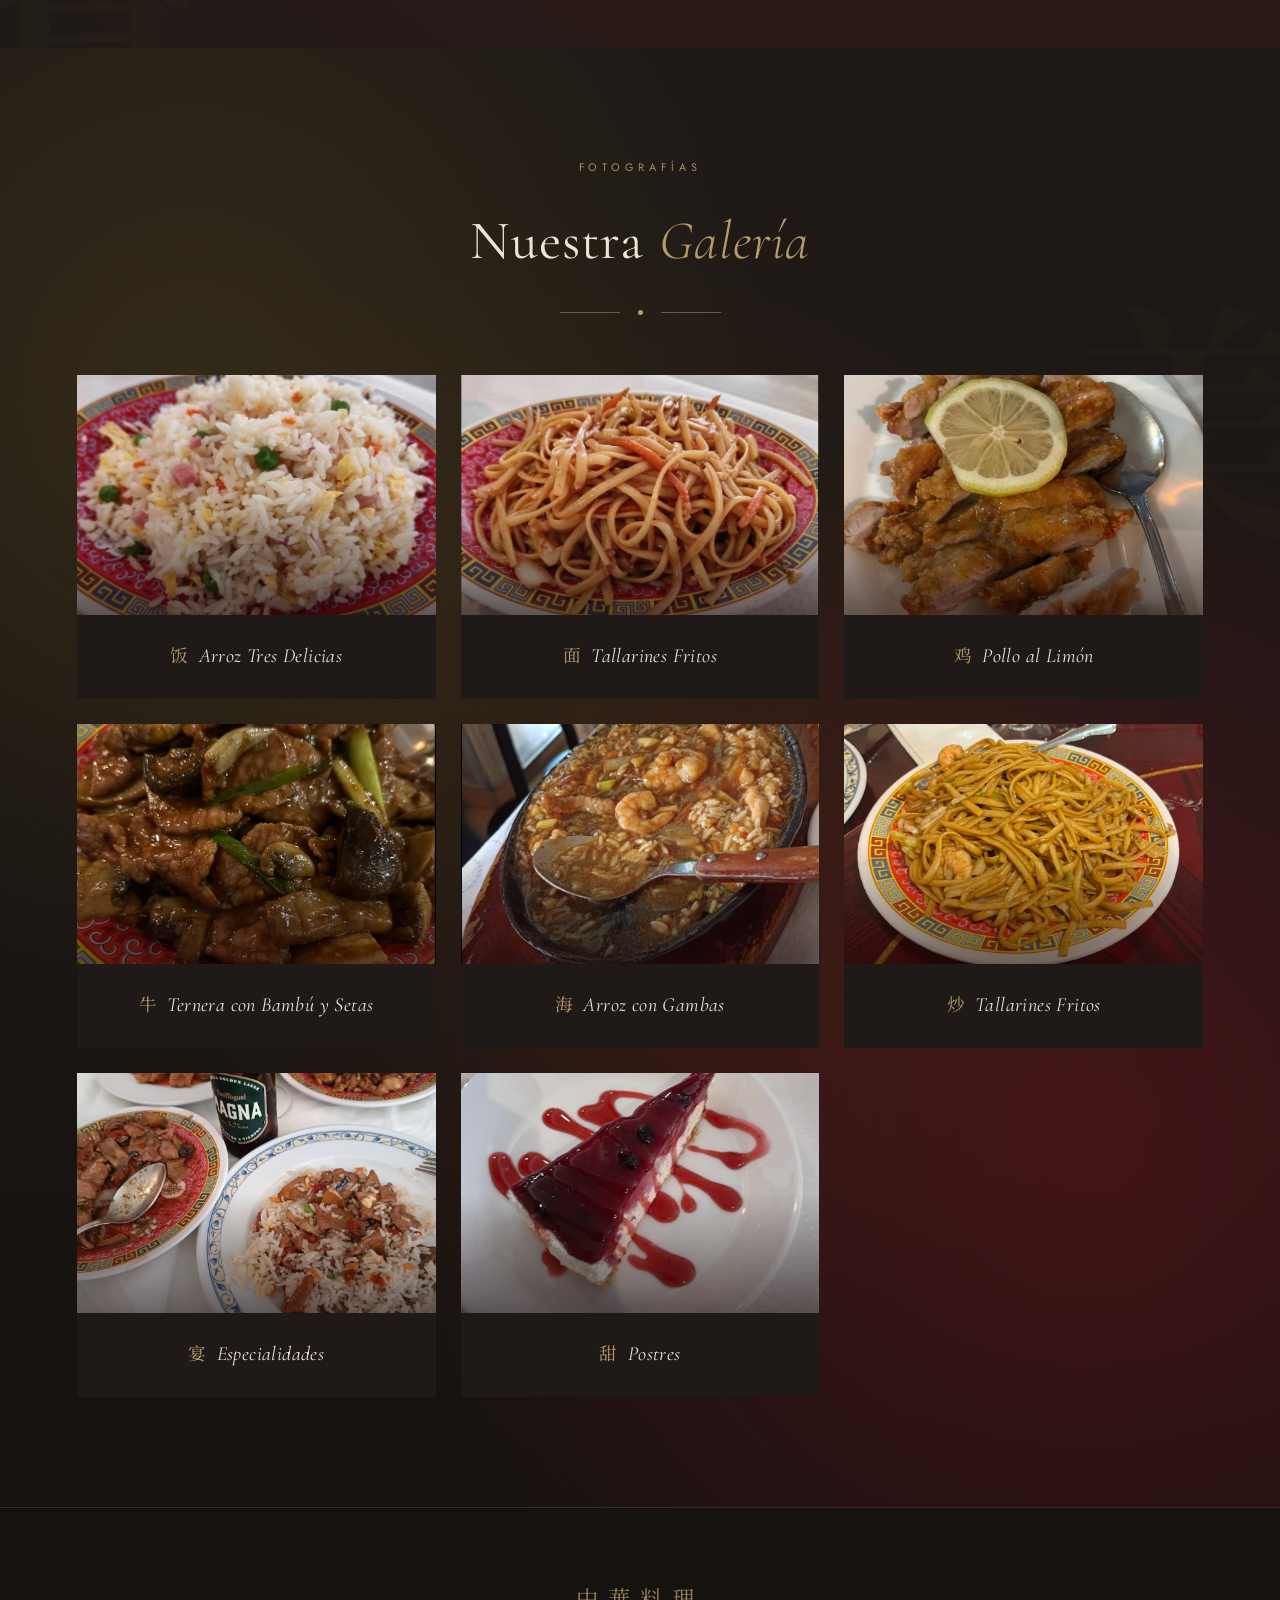
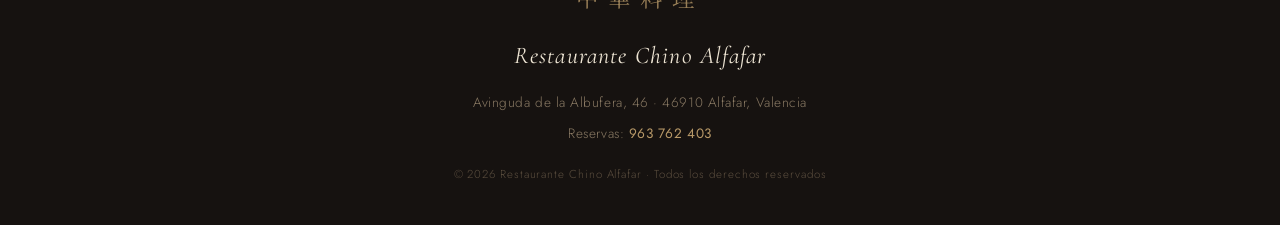
==== commit b83edc1b: "Add files via upload" ====
--- a/index.html
+++ b/index.html
@@ -607,6 +607,17 @@
     letter-spacing:.01em;
   }
   .menu-precio .num small{font-size:1.7rem;vertical-align:top;color:var(--dorado);opacity:.7;font-style:italic}
+  .menu-disponible{
+    display:inline-block;
+    margin-top:18px;
+    font-family:'Jost',sans-serif;
+    font-size:.68rem;
+    letter-spacing:.32em;
+    color:var(--dorado);
+    text-transform:uppercase;
+    padding:8px 18px;
+    border:1px solid rgba(184,153,104,.5);
+  }
 
   .menu-bloque{margin-bottom:28px}
   .menu-bloque h4{
@@ -691,73 +702,111 @@
 
   /* ============= RESPONSIVE MÓVIL ============= */
   @media(max-width:768px){
-    nav{padding:12px 5%}
-    nav.scrolled{padding:10px 5%}
-    .logo{font-size:.85rem;letter-spacing:.12em}
-
-    section{padding:70px 5%}
-    .section-title{margin-bottom:40px}
-    .section-title .small{font-size:1.6rem}
-    .section-title h2{font-size:1.7rem;letter-spacing:.08em}
-    .section-title .deco::before,.section-title .deco::after{width:40px}
-
-    .hero{min-height:90vh;background-attachment:scroll}
-    .hanzi-big{font-size:3.2rem;letter-spacing:.15em;margin-bottom:.3rem}
-    .hero h1{font-size:1.9rem;margin-bottom:.8rem;letter-spacing:.06em}
-    .hero p{font-size:.95rem;margin-bottom:1.8rem;padding:0 10px}
-    .hero-cta{flex-direction:column;width:100%;padding:0 20px;gap:12px}
-    .hero-cta .btn{width:100%;justify-content:center;padding:14px 20px;font-size:.82rem;letter-spacing:.12em}
-    .scroll-indicator{bottom:25px;font-size:1.1rem}
-    .lantern{width:42px;height:55px}
-    .lantern[style*='right:8%']{right:4% !important}
-    .lantern[style*='right:10%']{right:5% !important}
-
-    .floating-cn{font-size:9rem;opacity:.5}
-
-    .inicio-img{max-width:92%;padding:8px;margin-bottom:35px}
-    .info-card{padding:24px 20px}
-    .info-card .icn-big{font-size:2rem;margin-bottom:10px}
-    .info-card h4{font-size:.95rem;letter-spacing:.15em;margin-bottom:10px}
-    .info-card p{font-size:.92rem}
-    .info-card .horario-hora{font-size:1rem}
-    .info-card .tel-link{font-size:1.3rem;padding:7px 14px}
-    .mapa-full{height:240px;margin-top:30px}
-
-    .tabs{gap:10px;margin-bottom:35px}
-    .tab{padding:11px 22px;font-size:.75rem;letter-spacing:.12em}
-
-    .categoria{padding:24px 20px;margin-bottom:18px}
-    .categoria-header{gap:12px;margin-bottom:16px;padding-bottom:10px}
-    .categoria-emoji{font-size:1.8rem}
-    .categoria h3{font-size:1.15rem;letter-spacing:.06em}
-    .plato-item .nombre{font-size:.92rem}
-    .plato-item .precio{font-size:.9rem}
-
-    .menu-dia{padding:50px 24px 35px;border-radius:10px}
-    .menu-dia::after{width:50px;height:50px;font-size:1.5rem;top:-25px}
-    .menu-precio .num{font-size:3.6rem}
-    .menu-precio .num small{font-size:1.3rem}
-    .menu-bloque h4{font-size:.9rem}
-    .menu-bloque ul{font-size:.9rem}
-
-    .galeria-grid{grid-template-columns:repeat(2,1fr);gap:14px}
-    .foto-card .img-wrap{height:160px}
-    .foto-card-body{padding:14px 12px}
-    .foto-card h4{font-size:.82rem;letter-spacing:.04em;text-align:center}
-    .foto-card h4 .cn{display:block;margin:0 0 4px}
-
-    footer{padding:40px 18px 25px}
-    .footer-cn{font-size:1.4rem;letter-spacing:.25em}
-    footer h3{font-size:1rem}
-    footer p{font-size:.82rem}
+    nav{padding:10px 5%}
+    nav.scrolled{padding:8px 5%}
+    .logo{font-size:.72rem;letter-spacing:.22em}
+
+    section{padding:55px 5%}
+    .section-title{margin-bottom:32px}
+    .section-title .small{font-size:.6rem;letter-spacing:.35em;margin-bottom:.7rem}
+    .section-title h2{font-size:1.7rem;letter-spacing:.02em}
+    .section-title .deco{margin-top:.8rem}
+    .section-title .deco::before,.section-title .deco::after{width:35px}
+
+    .hero{min-height:85vh;background-attachment:scroll}
+    .hero-frame{inset:25px 4%}
+    .hero-mini{font-size:.62rem;letter-spacing:.35em;margin-bottom:1.2rem}
+    .hero-mini::before,.hero-mini::after{margin:0 8px}
+    .hanzi-big{font-size:2.4rem;letter-spacing:.2em;margin-bottom:.6rem}
+    .hero h1{font-size:1.9rem;margin-bottom:.5rem}
+    .hero-divider{margin:.8rem auto 1.2rem}
+    .hero-divider::before,.hero-divider::after{width:55px}
+    .hero p{font-size:.95rem;margin-bottom:1.6rem;padding:0 5px}
+    .hero-cta{flex-direction:column;width:100%;padding:0 30px;gap:10px}
+    .hero-cta .btn{width:100%;justify-content:center;padding:13px 18px;font-size:.7rem;letter-spacing:.22em}
+
+    .floating-cn{font-size:7rem;opacity:.4}
+
+    .inicio-img{max-width:90%;margin-bottom:35px}
+    .inicio-img::before{inset:-8px}
+    .inicio-cards{gap:14px}
+    .info-card{padding:24px 22px}
+    .info-card .icn-big{width:30px;height:30px;margin-bottom:12px}
+    .info-card h4{font-size:1.2rem;margin-bottom:10px}
+    .info-card p{font-size:.88rem}
+    .info-card .horario-hora{font-size:1.15rem}
+    .info-card .horario-dia{font-size:.62rem;letter-spacing:.3em;margin-bottom:8px}
+    .info-card .horario-sub{font-size:.72rem;margin-top:10px}
+    .info-card .tel-link{font-size:1.4rem;margin-top:10px}
+    .info-card .btn-mapa{font-size:.6rem;padding:9px 18px;letter-spacing:.25em;margin-top:14px}
+    .mapa-full{height:220px;margin-top:25px}
+
+    .tabs{gap:10px;margin-bottom:28px}
+    .tab{padding:10px 20px;font-size:.62rem;letter-spacing:.25em}
+
+    .categoria{padding:24px 22px;margin-bottom:14px}
+    .categoria-header{gap:14px;margin-bottom:18px;padding-bottom:12px}
+    .categoria h3{font-size:1.25rem}
+    .categoria h3 .cn{font-size:1.4rem}
+    .plato-item{padding:8px 0}
+    .plato-item .nombre{font-size:.88rem}
+    .plato-item .precio{font-size:.92rem}
+
+    .menu-dia{padding:40px 24px 28px}
+    .menu-dia::before{inset:8px}
+    .menu-precio{margin:10px 0 24px}
+    .menu-precio .label{font-size:.6rem;letter-spacing:.32em}
+    .menu-precio .num{font-size:3.4rem}
+    .menu-precio .num small{font-size:1.2rem}
+    .menu-bloque{margin-bottom:22px}
+    .menu-bloque h4{font-size:1.05rem;margin-bottom:10px}
+    .menu-bloque ul{font-size:.88rem}
+    .menu-bebida{padding:18px;margin-top:24px;font-size:.88rem}
+    .menu-bebida .destacado{font-size:.6rem;letter-spacing:.3em}
+    .menu-nota{font-size:.7rem;margin-top:14px}
+
+    /* Galería scroll horizontal */
+    .galeria-grid{
+      display:flex;
+      grid-template-columns:none;
+      overflow-x:auto;
+      scroll-snap-type:x mandatory;
+      gap:14px;
+      padding:6px 5% 18px;
+      margin:0 -5%;
+      -webkit-overflow-scrolling:touch;
+      scrollbar-width:thin;
+      scrollbar-color:var(--dorado) transparent;
+    }
+    .galeria-grid::-webkit-scrollbar{height:4px}
+    .galeria-grid::-webkit-scrollbar-track{background:transparent}
+    .galeria-grid::-webkit-scrollbar-thumb{background:rgba(184,153,104,.5);border-radius:4px}
+    .foto-card{
+      flex:0 0 70%;
+      max-width:260px;
+      scroll-snap-align:center;
+    }
+    .foto-card .img-wrap{height:200px}
+    .foto-card-body{padding:16px 14px 18px}
+    .foto-card h4{font-size:1.05rem}
+    .foto-card h4 .cn{font-size:.95rem;margin-right:8px}
+
+    footer{padding:45px 18px 28px}
+    .footer-cn{font-size:1.05rem;letter-spacing:.4em;margin-bottom:14px}
+    footer h3{font-size:1.2rem;margin-bottom:10px}
+    footer p{font-size:.78rem;margin-top:4px}
+    footer .small{font-size:.66rem;margin-top:14px}
   }
 
   @media(max-width:420px){
-    .galeria-grid{grid-template-columns:1fr;gap:18px}
-    .foto-card .img-wrap{height:220px}
-    .foto-card h4{font-size:.95rem}
-    .hero h1{font-size:1.65rem}
-    .hanzi-big{font-size:2.6rem}
+    section{padding:45px 5%}
+    .hero h1{font-size:1.7rem}
+    .hanzi-big{font-size:2.1rem}
+    .section-title h2{font-size:1.5rem}
+    .menu-dia{padding:32px 20px 24px}
+    .menu-precio .num{font-size:3rem}
+    .categoria{padding:22px 18px}
+    .foto-card{flex:0 0 78%}
   }
 
   /* ============= FOOTER ============= */
@@ -839,7 +888,6 @@
       <a href="#carta" class="btn btn-ghost">Ver Carta</a>
     </div>
   </div>
-  <div class="scroll-indicator">Descubrir</div>
 </header>
 
 <!-- INICIO: ubicación + horario + reservas -->
@@ -1055,6 +1103,7 @@
       <div class="menu-precio">
         <span class="label">Menú del Día — por sólo</span>
         <span class="num">10<small>,50€</small></span>
+        <span class="menu-disponible">De lunes a viernes · Mediodía</span>
       </div>
 
       <div class="menu-bloque">
@@ -1105,7 +1154,7 @@
         <span class="destacado">POSTRE</span><br>
         Tarta del día, Fruta china, Helado, Flan, Melocotón o Piña en almíbar
       </div>
-      <div class="menu-nota">Sólo para comer en el restaurante · Servido de lunes a viernes (excepto festivos)</div>
+      <div class="menu-nota">Sólo para comer en el restaurante · Excepto festivos</div>
     </div>
   </div>
 </section>
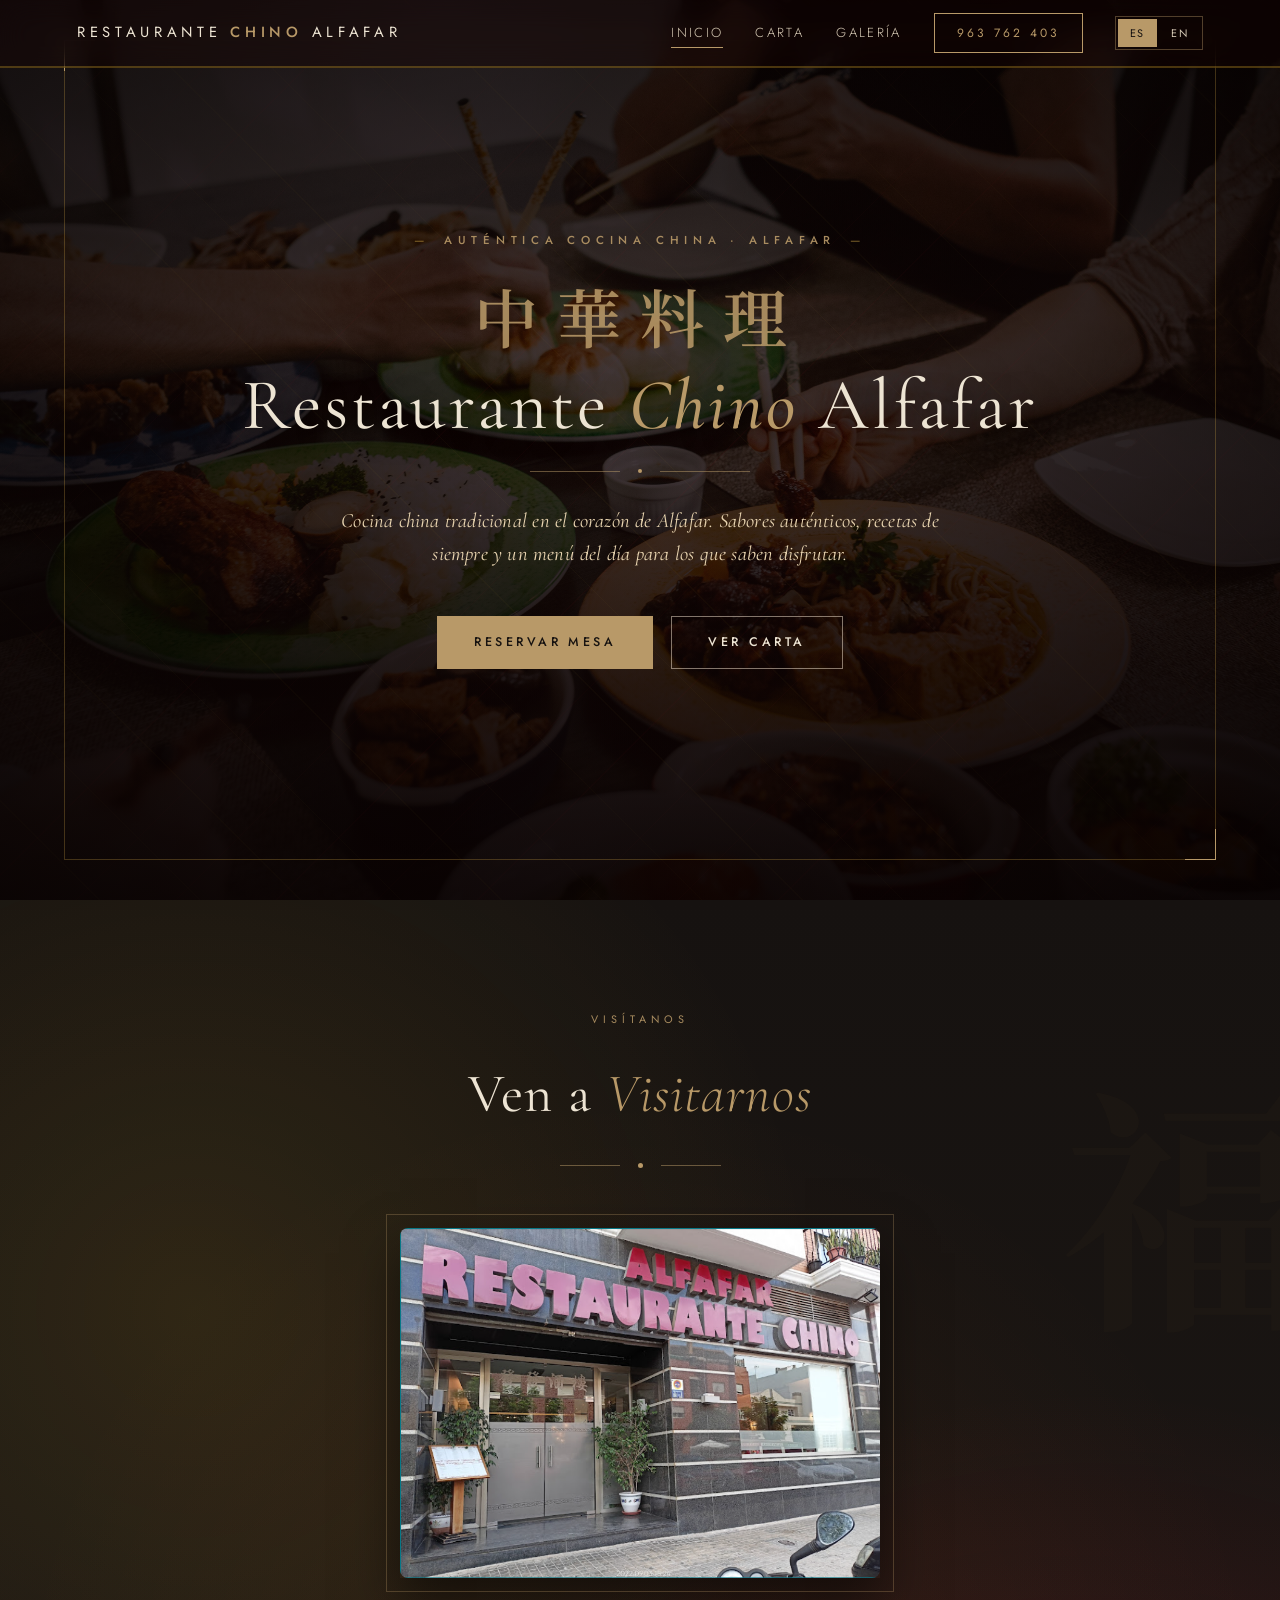
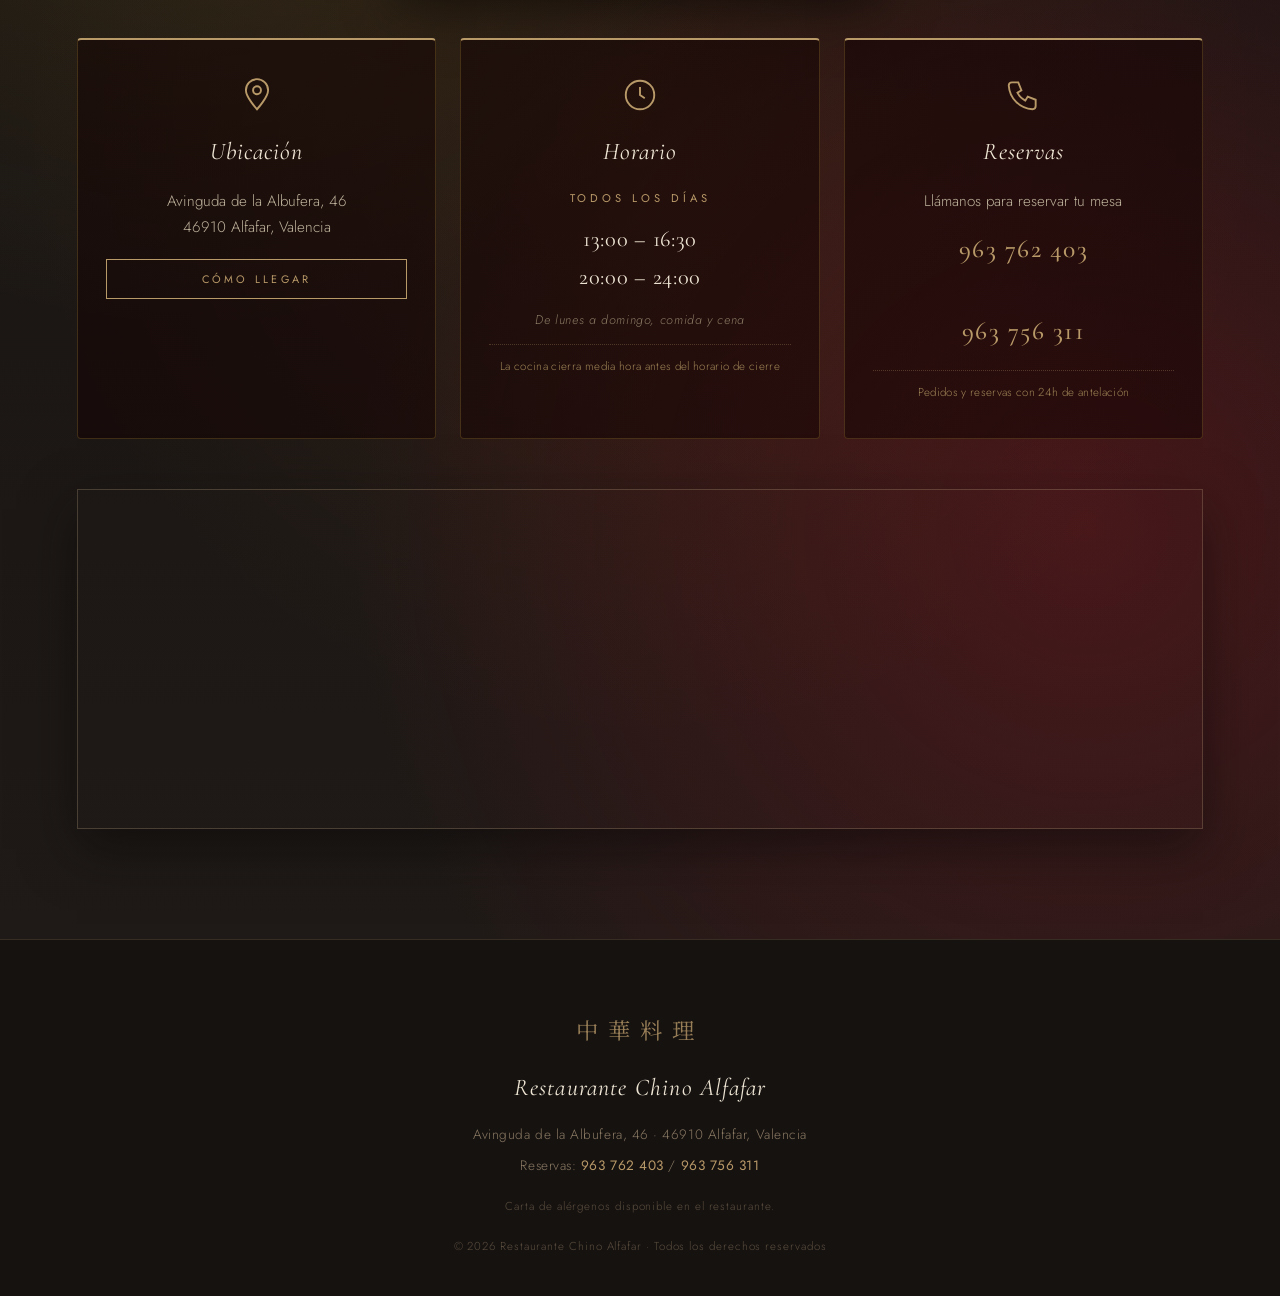
==== commit 016d3737: "Add files via upload" ====
--- a/index.html
+++ b/index.html
@@ -8,868 +8,19 @@
 <link rel="preconnect" href="https://fonts.googleapis.com">
 <link rel="preconnect" href="https://fonts.gstatic.com" crossorigin>
 <link href="https://fonts.googleapis.com/css2?family=Cormorant+Garamond:ital,wght@0,300;0,400;0,500;0,600;1,300;1,400;1,500&family=Noto+Serif+SC:wght@300;400;500;600&family=Jost:wght@200;300;400;500;600&display=swap" rel="stylesheet">
-<style>
-  :root{
-    --rojo:#6b2733;
-    --rojo-vivo:#7d2f3c;
-    --rojo-oscuro:#4a1822;
-    --rojo-profundo:#2a0d14;
-    --dorado:#b89968;
-    --dorado-vivo:#c9aa78;
-    --dorado-suave:#9d8255;
-    --naranja:#a86b3c;
-    --rosa-chino:#7d4451;
-    --crema:#ede4d3;
-    --negro:#161210;
-    --negro-suave:#1f1a17;
-    --gris-suave:#3a2f2a;
-  }
-  *{box-sizing:border-box;margin:0;padding:0}
-  html{scroll-behavior:smooth}
-  body{
-    font-family:'Jost',sans-serif;
-    background:var(--negro);
-    color:#d4c8b3;
-    overflow-x:hidden;
-    line-height:1.7;
-    font-weight:300;
-    font-size:15px;
-  }
-  a{text-decoration:none;color:inherit}
-  ::selection{background:var(--dorado);color:var(--rojo-profundo)}
-
-  /* Scrollbar */
-  ::-webkit-scrollbar{width:12px}
-  ::-webkit-scrollbar-track{background:#1a0606}
-  ::-webkit-scrollbar-thumb{background:var(--rojo-oscuro);border-radius:10px}
-  ::-webkit-scrollbar-thumb:hover{background:var(--rojo)}
-
-  /* Patrón decorativo */
-  .pattern-bg{
-    position:absolute;inset:0;
-    background-image:
-      radial-gradient(circle at 15% 25%, rgba(255,204,51,.10) 0, transparent 38%),
-      radial-gradient(circle at 85% 75%, rgba(224,22,43,.22) 0, transparent 45%),
-      radial-gradient(circle at 50% 50%, rgba(255,122,26,.08) 0, transparent 60%);
-    pointer-events:none;
-    z-index:0;
-  }
-
-  /* Linterna decorativa */
-  .lantern{
-    position:absolute;
-    width:60px;height:80px;
-    background:radial-gradient(ellipse at center,#b8202e,#5a0a14 70%);
-    border-radius:50%/40%;
-    box-shadow:0 0 30px rgba(160,24,37,.55),inset 0 -10px 20px rgba(0,0,0,.4),inset 0 8px 15px rgba(255,255,255,.1);
-    opacity:.65;
-    animation:swing 4s ease-in-out infinite alternate;
-  }
-  .lantern::before{
-    content:'';position:absolute;top:-15px;left:50%;width:2px;height:15px;background:var(--dorado);transform:translateX(-50%);
-  }
-  .lantern::after{
-    content:'';position:absolute;bottom:-12px;left:50%;width:14px;height:14px;background:var(--dorado);transform:translateX(-50%);border-radius:0 0 50% 50%;
-    box-shadow:0 4px 0 -2px var(--dorado);
-  }
-  @keyframes swing{from{transform:rotate(-5deg)}to{transform:rotate(5deg)}}
-
-  /* Confeti chino - puntos dorados flotantes */
-  .confetti{
-    position:absolute;
-    width:8px;height:8px;
-    background:var(--dorado);
-    border-radius:50%;
-    opacity:.6;
-    animation:float 6s ease-in-out infinite;
-    box-shadow:0 0 10px var(--dorado);
-  }
-  @keyframes float{
-    0%,100%{transform:translateY(0) rotate(0)}
-    50%{transform:translateY(-30px) rotate(180deg)}
-  }
-
-  /* NAV */
-  nav{
-    position:fixed;top:0;left:0;right:0;z-index:100;
-    padding:16px 6%;
-    display:flex;justify-content:space-between;align-items:center;
-    background:rgba(20,4,4,.4);
-    backdrop-filter:blur(14px);
-    -webkit-backdrop-filter:blur(14px);
-    border-bottom:2px solid rgba(255,204,51,.25);
-    transition:all .3s ease;
-  }
-  nav.scrolled{
-    background:rgba(15,3,3,.97);
-    padding:10px 6%;
-    border-bottom-color:rgba(230,185,77,.4);
-    box-shadow:0 4px 20px rgba(0,0,0,.5);
-  }
-  .logo{
-    font-family:'Jost',sans-serif;
-    font-weight:400;
-    font-size:.92rem;
-    letter-spacing:.32em;
-    text-transform:uppercase;
-    color:var(--crema);
-    text-decoration:none !important;
-    border:none;
-    display:inline-block;
-  }
-  .logo b{color:var(--dorado);font-weight:500}
-
-  nav ul{display:flex;list-style:none;gap:38px;align-items:center}
-  nav ul a{
-    color:#d4c8b3;text-decoration:none;font-weight:300;font-size:.82rem;
-    position:relative;transition:color .25s;
-    letter-spacing:.18em;text-transform:uppercase;
-  }
-  nav ul a:hover{color:var(--dorado)}
-  nav ul a::after{
-    content:'';position:absolute;left:0;bottom:-6px;height:1px;width:0;
-    background:var(--dorado);
-    transition:width .3s;
-  }
-  nav ul a:hover::after,nav ul a.active::after{width:100%}
-
-  .nav-cta{
-    background:transparent !important;
-    color:var(--dorado) !important;
-    padding:10px 22px;
-    border-radius:0;
-    font-size:.75rem !important;
-    letter-spacing:.25em;
-    transition:all .3s !important;
-    border:1px solid var(--dorado);
-    font-weight:400;
-  }
-  .nav-cta:hover{background:var(--dorado) !important;color:var(--negro) !important}
-  .nav-cta::after{display:none}
-
-  .menu-toggle{display:none;background:none;border:none;color:var(--dorado);font-size:1.7rem;cursor:pointer}
-
-  @media(max-width:920px){
-    nav ul{
-      position:absolute;top:100%;right:0;left:0;
-      flex-direction:column;background:rgba(20,4,4,.98);
-      padding:30px;gap:22px;
-      transform:translateY(-130%);transition:transform .35s ease;
-      border-bottom:2px solid var(--dorado);
-    }
-    nav ul.open{transform:translateY(0)}
-    .menu-toggle{display:block}
-  }
-
-  /* ============= HERO / PORTADA ============= */
-  .hero{
-    position:relative;
-    min-height:100vh;
-    display:flex;align-items:center;justify-content:center;
-    text-align:center;
-    overflow:hidden;
-    background:
-      linear-gradient(180deg,rgba(10,2,2,.7) 0%,rgba(15,3,3,.65) 35%,rgba(15,3,3,.9) 100%),
-      url('assets/hero.jpg') center/cover no-repeat;
-    background-attachment:fixed;
-  }
-  .hero::after{
-    content:'';
-    position:absolute;inset:0;
-    background:radial-gradient(ellipse at center,rgba(10,2,2,.2) 0%,rgba(5,1,1,.8) 100%);
-    z-index:1;
-    pointer-events:none;
-  }
-  .hero::before{
-    content:'';
-    position:absolute;inset:0;
-    background:
-      repeating-linear-gradient(45deg,transparent 0 70px,rgba(255,204,51,.04) 70px 71px),
-      repeating-linear-gradient(-45deg,transparent 0 70px,rgba(224,22,43,.04) 70px 71px);
-    z-index:1;
-  }
-  .hero-frame{
-    position:absolute;
-    inset:40px 5%;
-    border:1px solid rgba(230,185,77,.25);
-    z-index:2;
-    pointer-events:none;
-  }
-  .hero-frame::before,.hero-frame::after{
-    content:'';position:absolute;width:30px;height:30px;border:1px solid var(--dorado);
-  }
-  .hero-frame::before{top:-1px;left:-1px;border-right:none;border-bottom:none}
-  .hero-frame::after{bottom:-1px;right:-1px;border-left:none;border-top:none}
-
-  .hero-content{position:relative;z-index:3;padding:0 30px;max-width:920px;animation:fadeUp 1.6s ease}
-  @keyframes fadeUp{from{opacity:0;transform:translateY(25px)}to{opacity:1;transform:none}}
-
-  .hero-mini{
-    font-family:'Jost',sans-serif;
-    color:var(--dorado);
-    letter-spacing:.5em;
-    font-size:.72rem;
-    text-transform:uppercase;
-    margin-bottom:2rem;
-    opacity:.9;
-    font-weight:500;
-  }
-  .hero-mini::before,.hero-mini::after{
-    content:'—';margin:0 14px;color:rgba(230,185,77,.5);
-  }
-  .hero-divider{
-    display:flex;align-items:center;justify-content:center;gap:18px;
-    margin:1.5rem auto 2rem;
-  }
-  .hero-divider::before,.hero-divider::after{
-    content:'';height:1px;width:90px;background:rgba(184,153,104,.5);
-  }
-  .hero-divider span{
-    width:4px;height:4px;background:var(--dorado);border-radius:50%;
-    display:inline-block;
-  }
-
-  .hanzi-big{
-    font-family:'Noto Serif SC',serif;
-    color:var(--dorado);
-    font-size:clamp(2.5rem,6vw,4rem);
-    font-weight:600;
-    margin-bottom:1.2rem;
-    letter-spacing:.3em;
-    opacity:.88;
-    line-height:1;
-  }
-
-  .hero h1{
-    font-family:'Cormorant Garamond',serif;
-    font-size:clamp(2.6rem,6vw,4.5rem);
-    font-weight:400;
-    color:var(--crema);
-    letter-spacing:.04em;
-    margin-bottom:.5rem;
-    line-height:1.1;
-    text-shadow:0 4px 30px rgba(0,0,0,.7);
-  }
-  .hero h1 span{
-    color:var(--dorado);
-    font-style:italic;
-    font-weight:500;
-  }
-  .hero p{
-    font-family:'Cormorant Garamond',serif;
-    font-size:clamp(1.05rem,1.6vw,1.3rem);
-    color:#e8d4b0;
-    max-width:600px;margin:0 auto 2.8rem;
-    font-weight:400;
-    font-style:italic;
-    line-height:1.6;
-    letter-spacing:.01em;
-  }
-  .hero-cta{display:flex;gap:18px;justify-content:center;flex-wrap:wrap}
-
-  .btn{
-    display:inline-flex;align-items:center;gap:10px;
-    padding:15px 36px;
-    border-radius:0;
-    font-family:'Jost',sans-serif;
-    font-weight:500;font-size:.78rem;
-    letter-spacing:.28em;text-transform:uppercase;
-    text-decoration:none;
-    cursor:pointer;
-    transition:all .4s ease;
-    position:relative;overflow:hidden;
-  }
-  .btn-primary{
-    background:var(--dorado);
-    color:var(--negro);
-    border:1px solid var(--dorado);
-  }
-  .btn-primary:hover{
-    background:transparent;
-    color:var(--dorado);
-    border-color:var(--dorado);
-  }
-  .btn-ghost{
-    background:transparent;
-    color:var(--crema);
-    border:1px solid rgba(247,231,212,.5);
-  }
-  .btn-ghost:hover{
-    border-color:var(--dorado);
-    color:var(--dorado);
-  }
-
-  /* Ribbons removidos para look más profesional */
-
-  .scroll-indicator{
-    position:absolute;bottom:50px;left:50%;transform:translateX(-50%);z-index:3;
-    color:var(--dorado);
-    font-family:'Jost',sans-serif;font-size:.65rem;
-    letter-spacing:.4em;text-transform:uppercase;
-    opacity:.7;
-    display:flex;flex-direction:column;align-items:center;gap:14px;
-  }
-  .scroll-indicator::after{
-    content:'';width:1px;height:50px;
-    background:linear-gradient(to bottom,var(--dorado),transparent);
-    animation:scrollLine 2.5s ease-in-out infinite;
-  }
-  @keyframes scrollLine{
-    0%{transform:scaleY(0);transform-origin:top}
-    50%{transform:scaleY(1);transform-origin:top}
-    51%{transform-origin:bottom}
-    100%{transform:scaleY(0);transform-origin:bottom}
-  }
-
-  /* ============= SECCIONES GENERAL ============= */
-  section{
-    position:relative;
-    padding:110px 6%;
-    overflow:hidden;
-  }
-  .section-title{
-    text-align:center;
-    margin-bottom:60px;
-    position:relative;z-index:2;
-  }
-  .section-title .small{
-    display:block;
-    font-family:'Jost',sans-serif;
-    color:var(--dorado);
-    letter-spacing:.45em;
-    font-size:.68rem;
-    text-transform:uppercase;
-    margin-bottom:1.2rem;
-    font-weight:400;
-    opacity:.9;
-  }
-  .section-title h2{
-    font-family:'Cormorant Garamond',serif;
-    font-size:clamp(2.2rem,4.5vw,3.4rem);
-    color:var(--crema);
-    letter-spacing:.02em;
-    margin-bottom:0;
-    font-weight:400;
-  }
-  .section-title h2 span{
-    color:var(--dorado);
-    font-style:italic;
-    font-weight:300;
-  }
-  .section-title .deco{
-    display:flex;align-items:center;justify-content:center;gap:18px;margin-top:1.4rem;
-  }
-  .section-title .deco::before,
-  .section-title .deco::after{
-    content:'';height:1px;width:60px;background:rgba(184,153,104,.5);
-  }
-  .section-title .deco span{
-    width:5px;height:5px;background:var(--dorado);border-radius:50%;display:inline-block;
-  }
-
-  /* ============= INICIO (ubicación/horario/reservas) ============= */
-  .inicio{
-    background:linear-gradient(180deg,var(--negro) 0%,var(--negro-suave) 100%);
-  }
-  .inicio-wrap{
-    max-width:1200px;margin:0 auto;position:relative;z-index:2;
-  }
-
-  .inicio-img{
-    position:relative;
-    max-width:480px;
-    margin:0 auto 60px;
-    padding:0;
-    background:transparent;
-    border-radius:0;
-    box-shadow:0 25px 50px rgba(0,0,0,.55);
-    transition:transform .5s;
-  }
-  .inicio-img::before{
-    content:'';position:absolute;inset:-14px;border:1px solid rgba(184,153,104,.3);pointer-events:none;
-  }
-  .inicio-img img{filter:saturate(.9) contrast(1.02)}
-  @keyframes gradientShift{0%,100%{background-position:0 50%}50%{background-position:100% 50%}}
-  .inicio-img:hover{transform:scale(1.015)}
-  .inicio-img img{
-    display:block;
-    width:100%;
-    height:auto;
-    border-radius:8px;
-    background:#0a0101;
-  }
-
-  .inicio-cards{
-    display:grid;
-    grid-template-columns:repeat(3,1fr);
-    gap:24px;
-    align-items:stretch;
-  }
-  .info-card{
-    background:rgba(20,4,4,.55);
-    border:1px solid rgba(230,185,77,.2);
-    border-top:2px solid var(--dorado);
-    padding:36px 28px;
-    border-radius:4px;
-    position:relative;
-    overflow:hidden;
-    transition:all .35s;
-    display:flex;flex-direction:column;
-    text-align:center;
-  }
-  .info-card:hover{
-    transform:translateY(-4px);
-    border-color:var(--dorado);
-    background:rgba(58,4,16,.45);
-  }
-  .info-card .icn-big{
-    width:38px;height:38px;
-    margin:0 auto 18px;
-    display:flex;align-items:center;justify-content:center;
-    color:var(--dorado);
-  }
-  .info-card .icn-big svg{width:100%;height:100%;stroke:var(--dorado);stroke-width:1.2;fill:none}
-  .info-card h4{
-    font-family:'Cormorant Garamond',serif;
-    color:var(--crema);
-    font-size:1.5rem;letter-spacing:.04em;
-    margin-bottom:16px;
-    font-weight:400;font-style:italic;
-  }
-  .info-card p{color:#bdb19b;font-size:.95rem;line-height:1.7;font-weight:300}
-  .info-card .horario-dia{
-    font-family:'Jost',sans-serif;color:var(--dorado);font-size:.7rem;
-    letter-spacing:.35em;font-weight:400;margin-bottom:12px;text-transform:uppercase;
-  }
-  .info-card .horario-hora{
-    font-family:'Cormorant Garamond',serif;color:var(--crema);font-size:1.4rem;
-    letter-spacing:.03em;font-weight:400;line-height:1.7;
-  }
-  .info-card .horario-sub{font-size:.78rem;color:#8a7a64;margin-top:14px;font-style:italic;letter-spacing:.05em}
-  .info-card a{color:#d4c8b3;transition:color .2s}
-  .info-card a:hover{color:var(--dorado)}
-  .info-card .tel-link{
-    font-family:'Cormorant Garamond',serif;font-weight:500;font-size:1.7rem;
-    color:var(--dorado);letter-spacing:.06em;
-    display:inline-block;margin-top:14px;
-    padding:0;border:none;border-radius:0;
-    transition:all .3s;
-    border-bottom:1px solid transparent;
-  }
-  .info-card .tel-link:hover{background:transparent;color:var(--crema);border-bottom-color:var(--dorado)}
-  .info-card .btn-mapa{
-    margin-top:18px;
-    display:inline-block;
-    font-family:'Jost',sans-serif;font-size:.68rem;letter-spacing:.3em;font-weight:400;
-    color:var(--dorado);text-transform:uppercase;
-    padding:10px 22px;border:1px solid var(--dorado);border-radius:0;
-    transition:all .3s;
-  }
-  .info-card .btn-mapa:hover{background:var(--dorado);color:var(--negro)}
-
-  .mapa-full{
-    margin-top:50px;
-    border-radius:0;overflow:hidden;
-    border:1px solid rgba(184,153,104,.3);
-    box-shadow:0 20px 50px rgba(0,0,0,.5);
-    height:340px;
-    max-width:1200px;margin-left:auto;margin-right:auto;
-    filter:grayscale(.3) contrast(.95);
-  }
-  .mapa-full iframe{width:100%;height:100%;border:0;display:block}
-
-  @media(max-width:920px){
-    .inicio-cards{grid-template-columns:1fr;gap:18px}
-    .inicio-img{margin-bottom:40px}
-    .mapa-full{height:260px;margin-top:30px}
-  }
-
-  /* ============= CARTA ============= */
-  .carta{
-    background:linear-gradient(180deg,var(--negro-suave) 0%,var(--negro) 50%,var(--negro-suave) 100%);
-  }
-
-  .tabs{
-    display:flex;justify-content:center;gap:18px;flex-wrap:wrap;
-    margin-bottom:55px;position:relative;z-index:2;
-  }
-  .tab{
-    padding:13px 36px;
-    background:transparent;
-    border:1px solid rgba(184,153,104,.4);
-    color:#d4c8b3;
-    font-family:'Jost',sans-serif;font-weight:400;
-    letter-spacing:.3em;text-transform:uppercase;
-    font-size:.72rem;
-    border-radius:0;
-    cursor:pointer;transition:all .35s;
-  }
-  .tab.active,.tab:hover{
-    background:var(--dorado);
-    color:var(--negro);
-    border-color:var(--dorado);
-  }
-
-  .tab-panel{display:none}
-  .tab-panel.active{display:block;animation:fadeUp .6s}
-  @keyframes fadeUp{from{opacity:0;transform:translateY(20px)}to{opacity:1;transform:none}}
-
-  /* Carta completa - categorías */
-  .carta-container{max-width:1100px;margin:0 auto}
-  .categoria{
-    background:rgba(31,26,23,.4);
-    border:1px solid rgba(184,153,104,.15);
-    border-radius:2px;
-    padding:38px 44px;
-    margin-bottom:22px;
-    position:relative;
-    transition:all .4s;
-  }
-  .categoria:hover{
-    border-color:rgba(184,153,104,.5);
-    background:rgba(31,26,23,.7);
-  }
-  .categoria-header{
-    display:flex;align-items:center;gap:18px;
-    margin-bottom:24px;padding-bottom:16px;
-    border-bottom:1px solid rgba(184,153,104,.25);
-  }
-  .categoria-emoji{
-    font-size:2.2rem;
-    filter:drop-shadow(0 4px 8px rgba(0,0,0,.4));
-  }
-  .categoria h3{
-    font-family:'Cormorant Garamond',serif;
-    color:var(--crema);
-    font-size:1.7rem;
-    letter-spacing:.02em;
-    display:flex;align-items:baseline;gap:20px;
-    font-weight:400;
-    font-style:italic;
-  }
-  .categoria h3 .cn{
-    font-family:'Noto Serif SC',serif;
-    color:var(--dorado);
-    font-size:1.8rem;font-weight:400;
-    margin-right:6px;
-    line-height:1;
-    font-style:normal;
-  }
-
-  .platos-list{
-    display:grid;grid-template-columns:1fr 1fr;gap:10px 35px;
-  }
-  .plato-item{
-    display:flex;justify-content:space-between;align-items:baseline;
-    padding:10px 0;
-    border-bottom:1px dotted rgba(255,204,51,.15);
-    transition:all .25s;
-  }
-  .plato-item:hover{padding-left:8px;border-bottom-color:var(--dorado)}
-  .plato-item .nombre{color:#d4c8b3;font-size:.95rem;font-weight:300;letter-spacing:.01em}
-  .plato-item .precio{
-    color:var(--dorado);font-family:'Cormorant Garamond',serif;font-weight:500;
-    font-size:1.05rem;white-space:nowrap;margin-left:12px;
-  }
-  .plato-item .dots{
-    flex:1;border-bottom:1px dotted rgba(184,153,104,.25);
-    margin:0 10px 5px;
-  }
-
-  @media(max-width:760px){
-    .platos-list{grid-template-columns:1fr;gap:5px 0}
-    .categoria{padding:25px 22px}
-  }
-
-  /* Menú del día */
-  .menu-dia{
-    max-width:780px;margin:0 auto;
-    background:rgba(31,26,23,.6);
-    border:1px solid rgba(184,153,104,.3);
-    border-radius:0;
-    padding:60px 50px;
-    position:relative;
-    box-shadow:0 30px 70px rgba(0,0,0,.5);
-  }
-  .menu-dia::before{
-    content:'';position:absolute;inset:12px;border:1px solid rgba(184,153,104,.15);pointer-events:none;
-  }
-
-  .menu-precio{text-align:center;margin:25px 0 30px}
-  .menu-precio .label{
-    font-family:'Jost',sans-serif;letter-spacing:.4em;color:var(--dorado);font-size:.68rem;text-transform:uppercase;
-    display:block;font-weight:400;
-  }
-  .menu-precio .num{
-    font-family:'Cormorant Garamond',serif;font-size:4.8rem;font-weight:400;
-    color:var(--dorado);
-    line-height:1;display:block;margin-top:10px;
-    letter-spacing:.01em;
-  }
-  .menu-precio .num small{font-size:1.7rem;vertical-align:top;color:var(--dorado);opacity:.7;font-style:italic}
-  .menu-disponible{
-    display:inline-block;
-    margin-top:18px;
-    font-family:'Jost',sans-serif;
-    font-size:.68rem;
-    letter-spacing:.32em;
-    color:var(--dorado);
-    text-transform:uppercase;
-    padding:8px 18px;
-    border:1px solid rgba(184,153,104,.5);
-  }
-
-  .menu-bloque{margin-bottom:28px}
-  .menu-bloque h4{
-    font-family:'Cormorant Garamond',serif;color:var(--dorado);
-    font-size:1.3rem;letter-spacing:.02em;
-    margin-bottom:14px;
-    padding-bottom:10px;border-bottom:1px solid rgba(184,153,104,.25);
-    font-weight:400;font-style:italic;
-  }
-  .menu-bloque ul{list-style:none;color:#bdb19b;font-size:.95rem;columns:2;column-gap:30px;font-weight:300}
-  .menu-bloque li{padding:4px 0;display:flex;align-items:center;gap:10px;break-inside:avoid}
-  .menu-bloque li::before{content:'—';color:var(--dorado);opacity:.6}
-  @media(max-width:600px){.menu-bloque ul{columns:1}}
-
-  .menu-bebida{
-    margin-top:36px;padding:24px;border-top:1px solid rgba(184,153,104,.2);
-    font-size:.95rem;color:#bdb19b;text-align:center;
-    background:rgba(0,0,0,.2);
-    font-weight:300;
-    font-family:'Cormorant Garamond',serif;
-  }
-  .menu-bebida .destacado{
-    color:var(--dorado);font-family:'Jost',sans-serif;letter-spacing:.35em;
-    font-size:.68rem;font-weight:400;text-transform:uppercase;
-  }
-  .menu-nota{font-size:.75rem;color:#7a6c58;margin-top:20px;text-align:center;font-style:italic;letter-spacing:.05em}
-
-  /* ============= GALERÍA ============= */
-  .galeria{
-    background:linear-gradient(180deg,var(--negro-suave) 0%,var(--negro) 100%);
-  }
-  .galeria-grid{
-    display:grid;grid-template-columns:repeat(auto-fill,minmax(280px,1fr));
-    gap:25px;max-width:1200px;margin:0 auto;
-  }
-  .foto-card{
-    position:relative;
-    border-radius:0;overflow:hidden;
-    background:var(--negro-suave);
-    transition:all .5s;
-    cursor:pointer;
-  }
-  .foto-card:hover{
-    transform:translateY(-4px);
-    box-shadow:0 20px 40px rgba(0,0,0,.5);
-  }
-  .foto-card .img-wrap{
-    overflow:hidden;
-    height:240px;
-    position:relative;
-  }
-  .foto-card img{
-    width:100%;height:100%;object-fit:cover;display:block;
-    transition:transform .7s;
-  }
-  .foto-card:hover img{transform:scale(1.12)}
-  .foto-card .img-wrap::after{
-    content:'';position:absolute;inset:0;
-    background:linear-gradient(transparent 50%,rgba(20,4,4,.6));
-  }
-  .foto-card-body{
-    padding:24px 22px 26px;
-    background:var(--negro-suave);
-    text-align:center;
-  }
-  .foto-card h4{
-    font-family:'Cormorant Garamond',serif;
-    color:var(--crema);
-    font-size:1.25rem;letter-spacing:.02em;
-    margin-bottom:0;
-    font-weight:400;
-    font-style:italic;
-  }
-  .foto-card h4 .cn{
-    font-family:'Noto Serif SC',serif;
-    color:var(--dorado);font-weight:400;
-    margin-right:10px;
-    font-style:normal;
-    font-size:1.1rem;
-  }
-  .foto-card p{color:#d4c098;font-size:.88rem;font-weight:300;line-height:1.5}
-
-  /* ============= RESPONSIVE MÓVIL ============= */
-  @media(max-width:768px){
-    nav{padding:10px 5%}
-    nav.scrolled{padding:8px 5%}
-    .logo{font-size:.72rem;letter-spacing:.22em}
-
-    section{padding:55px 5%}
-    .section-title{margin-bottom:32px}
-    .section-title .small{font-size:.6rem;letter-spacing:.35em;margin-bottom:.7rem}
-    .section-title h2{font-size:1.7rem;letter-spacing:.02em}
-    .section-title .deco{margin-top:.8rem}
-    .section-title .deco::before,.section-title .deco::after{width:35px}
-
-    .hero{min-height:85vh;background-attachment:scroll}
-    .hero-frame{inset:25px 4%}
-    .hero-mini{font-size:.62rem;letter-spacing:.35em;margin-bottom:1.2rem}
-    .hero-mini::before,.hero-mini::after{margin:0 8px}
-    .hanzi-big{font-size:2.4rem;letter-spacing:.2em;margin-bottom:.6rem}
-    .hero h1{font-size:1.9rem;margin-bottom:.5rem}
-    .hero-divider{margin:.8rem auto 1.2rem}
-    .hero-divider::before,.hero-divider::after{width:55px}
-    .hero p{font-size:.95rem;margin-bottom:1.6rem;padding:0 5px}
-    .hero-cta{flex-direction:column;width:100%;padding:0 30px;gap:10px}
-    .hero-cta .btn{width:100%;justify-content:center;padding:13px 18px;font-size:.7rem;letter-spacing:.22em}
-
-    .floating-cn{font-size:7rem;opacity:.4}
-
-    .inicio-img{max-width:90%;margin-bottom:35px}
-    .inicio-img::before{inset:-8px}
-    .inicio-cards{gap:14px}
-    .info-card{padding:24px 22px}
-    .info-card .icn-big{width:30px;height:30px;margin-bottom:12px}
-    .info-card h4{font-size:1.2rem;margin-bottom:10px}
-    .info-card p{font-size:.88rem}
-    .info-card .horario-hora{font-size:1.15rem}
-    .info-card .horario-dia{font-size:.62rem;letter-spacing:.3em;margin-bottom:8px}
-    .info-card .horario-sub{font-size:.72rem;margin-top:10px}
-    .info-card .tel-link{font-size:1.4rem;margin-top:10px}
-    .info-card .btn-mapa{font-size:.6rem;padding:9px 18px;letter-spacing:.25em;margin-top:14px}
-    .mapa-full{height:220px;margin-top:25px}
-
-    .tabs{gap:10px;margin-bottom:28px}
-    .tab{padding:10px 20px;font-size:.62rem;letter-spacing:.25em}
-
-    .categoria{padding:24px 22px;margin-bottom:14px}
-    .categoria-header{gap:14px;margin-bottom:18px;padding-bottom:12px}
-    .categoria h3{font-size:1.25rem}
-    .categoria h3 .cn{font-size:1.4rem}
-    .plato-item{padding:8px 0}
-    .plato-item .nombre{font-size:.88rem}
-    .plato-item .precio{font-size:.92rem}
-
-    .menu-dia{padding:40px 24px 28px}
-    .menu-dia::before{inset:8px}
-    .menu-precio{margin:10px 0 24px}
-    .menu-precio .label{font-size:.6rem;letter-spacing:.32em}
-    .menu-precio .num{font-size:3.4rem}
-    .menu-precio .num small{font-size:1.2rem}
-    .menu-bloque{margin-bottom:22px}
-    .menu-bloque h4{font-size:1.05rem;margin-bottom:10px}
-    .menu-bloque ul{font-size:.88rem}
-    .menu-bebida{padding:18px;margin-top:24px;font-size:.88rem}
-    .menu-bebida .destacado{font-size:.6rem;letter-spacing:.3em}
-    .menu-nota{font-size:.7rem;margin-top:14px}
-
-    /* Galería scroll horizontal */
-    .galeria-grid{
-      display:flex;
-      grid-template-columns:none;
-      overflow-x:auto;
-      scroll-snap-type:x mandatory;
-      gap:14px;
-      padding:6px 5% 18px;
-      margin:0 -5%;
-      -webkit-overflow-scrolling:touch;
-      scrollbar-width:thin;
-      scrollbar-color:var(--dorado) transparent;
-    }
-    .galeria-grid::-webkit-scrollbar{height:4px}
-    .galeria-grid::-webkit-scrollbar-track{background:transparent}
-    .galeria-grid::-webkit-scrollbar-thumb{background:rgba(184,153,104,.5);border-radius:4px}
-    .foto-card{
-      flex:0 0 70%;
-      max-width:260px;
-      scroll-snap-align:center;
-    }
-    .foto-card .img-wrap{height:200px}
-    .foto-card-body{padding:16px 14px 18px}
-    .foto-card h4{font-size:1.05rem}
-    .foto-card h4 .cn{font-size:.95rem;margin-right:8px}
-
-    footer{padding:45px 18px 28px}
-    .footer-cn{font-size:1.05rem;letter-spacing:.4em;margin-bottom:14px}
-    footer h3{font-size:1.2rem;margin-bottom:10px}
-    footer p{font-size:.78rem;margin-top:4px}
-    footer .small{font-size:.66rem;margin-top:14px}
-  }
-
-  @media(max-width:420px){
-    section{padding:45px 5%}
-    .hero h1{font-size:1.7rem}
-    .hanzi-big{font-size:2.1rem}
-    .section-title h2{font-size:1.5rem}
-    .menu-dia{padding:32px 20px 24px}
-    .menu-precio .num{font-size:3rem}
-    .categoria{padding:22px 18px}
-    .foto-card{flex:0 0 78%}
-  }
-
-  /* ============= FOOTER ============= */
-  footer{
-    background:var(--negro);
-    text-align:center;
-    padding:70px 20px 40px;
-    border-top:1px solid rgba(184,153,104,.2);
-    position:relative;
-  }
-  footer::before{display:none}
-  .footer-cn{
-    font-family:'Noto Serif SC',serif;
-    color:var(--dorado);
-    font-size:1.4rem;letter-spacing:.45em;font-weight:400;margin-bottom:20px;
-    opacity:.8;
-  }
-  footer h3{
-    font-family:'Cormorant Garamond',serif;color:var(--crema);
-    letter-spacing:.05em;margin-bottom:14px;font-weight:400;font-size:1.5rem;
-    font-style:italic;
-  }
-  footer p{color:#8a7a64;font-size:.85rem;margin-top:8px;font-weight:300;letter-spacing:.04em}
-  footer .small{font-size:.72rem;color:#5a4d3e;margin-top:20px;letter-spacing:.08em}
-  footer a{color:var(--dorado);font-weight:400;border-bottom:1px solid transparent;transition:all .3s}
-  footer a:hover{border-bottom-color:var(--dorado)}
-
-  /* Reveal */
-  .reveal{opacity:0;transform:translateY(30px);transition:opacity .9s ease,transform .9s ease}
-  .reveal.visible{opacity:1;transform:none}
-  .reveal-left{opacity:0;transform:translateX(-40px);transition:all 1s}
-  .reveal-right{opacity:0;transform:translateX(40px);transition:all 1s}
-  .reveal-left.visible,.reveal-right.visible{opacity:1;transform:none}
-  .reveal-scale{opacity:0;transform:scale(.94);transition:all .85s}
-  .reveal-scale.visible{opacity:1;transform:scale(1)}
-
-  /* Si JS está deshabilitado, todo visible */
-  .no-js .reveal,.no-js .reveal-left,.no-js .reveal-right,.no-js .reveal-scale{
-    opacity:1 !important;transform:none !important;
-  }
-
-  .floating-cn{
-    position:absolute;
-    font-family:'Noto Serif SC',serif;
-    color:rgba(230,185,77,.025);
-    font-size:16rem;
-    font-weight:bold;
-    pointer-events:none;
-    z-index:0;
-    user-select:none;
-  }
-</style>
+<link rel="stylesheet" href="style.css">
 </head>
-<body>
+<body data-page="index">
 
 <nav id="nav">
-  <a href="#portada" class="logo">Restaurante <b>Chino</b> Alfafar</a>
+  <a href="index.html" class="logo">Restaurante <b>Chino</b> Alfafar</a>
   <button class="menu-toggle" id="menuToggle" aria-label="Menú">☰</button>
   <ul id="navList">
-    <li><a href="#inicio">Inicio</a></li>
-    <li><a href="#carta">Carta</a></li>
-    <li><a href="#galeria">Galería</a></li>
+    <li><a href="index.html#inicio" data-page="index" data-i18n="nav_inicio">Inicio</a></li>
+    <li><a href="carta.html" data-page="carta" data-i18n="nav_carta">Carta</a></li>
+    <li><a href="galeria.html" data-page="galeria" data-i18n="nav_galeria">Galería</a></li>
     <li><a href="tel:963762403" class="nav-cta">963 762 403</a></li>
+    <li class="lang-switch"><button data-lang="es" class="active">ES</button><button data-lang="en">EN</button></li>
   </ul>
 </nav>
 
@@ -878,14 +29,14 @@
   <div class="hero-frame"></div>
 
   <div class="hero-content">
-    <div class="hero-mini">Auténtica Cocina China · Alfafar</div>
+    <div class="hero-mini" data-i18n="hero_mini">Auténtica Cocina China · Alfafar</div>
     <div class="hanzi-big">中華料理</div>
     <h1>Restaurante <span>Chino</span> Alfafar</h1>
     <div class="hero-divider"><span></span></div>
-    <p>Cocina china tradicional en el corazón de Alfafar. Sabores auténticos, recetas de siempre y un menú del día para los que saben disfrutar.</p>
+    <p data-i18n="hero_p">Cocina china tradicional en el corazón de Alfafar. Sabores auténticos, recetas de siempre y un menú del día para los que saben disfrutar.</p>
     <div class="hero-cta">
-      <a href="#inicio" class="btn btn-primary">Reservar Mesa</a>
-      <a href="#carta" class="btn btn-ghost">Ver Carta</a>
+      <a href="#inicio" class="btn btn-primary" data-i18n="hero_btn_reserve">Reservar Mesa</a>
+      <a href="carta.html" class="btn btn-ghost" data-i18n="hero_btn_menu">Ver Carta</a>
     </div>
   </div>
 </header>
@@ -895,8 +46,8 @@
   <span class="floating-cn" style="top:5%;right:-3%">福</span>
   <div class="pattern-bg"></div>
   <div class="section-title reveal">
-    <div class="small">Visítanos</div>
-    <h2>Ven a <span>Visitarnos</span></h2>
+    <div class="small" data-i18n="inicio_small">Visítanos</div>
+    <h2><span data-i18n="inicio_h2_a">Ven a</span> <span class="accent" data-i18n="inicio_h2_b">Visitarnos</span></h2>
     <div class="deco"><span></span></div>
   </div>
 
@@ -910,28 +61,31 @@
         <span class="icn-big">
           <svg viewBox="0 0 24 24"><path d="M12 21s-7-7.5-7-12a7 7 0 0 1 14 0c0 4.5-7 12-7 12z"/><circle cx="12" cy="9" r="2.5"/></svg>
         </span>
-        <h4>Ubicación</h4>
+        <h4 data-i18n="ubicacion_h4">Ubicación</h4>
         <p>Avinguda de la Albufera, 46<br>46910 Alfafar, Valencia</p>
-        <a href="https://www.google.com/maps?q=Avinguda+de+la+Albufera+46,+46910+Alfafar,+Valencia" target="_blank" rel="noopener" class="btn-mapa">Cómo llegar</a>
+        <a href="https://www.google.com/maps?q=Avinguda+de+la+Albufera+46,+46910+Alfafar,+Valencia" target="_blank" rel="noopener" class="btn-mapa" data-i18n="btn_mapa">Cómo llegar</a>
       </div>
 
       <div class="info-card reveal">
         <span class="icn-big">
           <svg viewBox="0 0 24 24"><circle cx="12" cy="12" r="9"/><path d="M12 7v5l3 2"/></svg>
         </span>
-        <h4>Horario</h4>
-        <p class="horario-dia">Todos los días</p>
-        <p class="horario-hora">13:00 – 17:00<br>20:00 – 24:00</p>
-        <p class="horario-sub">De lunes a domingo, comida y cena</p>
+        <h4 data-i18n="horario_h4">Horario</h4>
+        <p class="horario-dia" data-i18n="horario_dia">Todos los días</p>
+        <p class="horario-hora">13:00 – 16:30<br>20:00 – 24:00</p>
+        <p class="horario-sub" data-i18n="horario_sub">De lunes a domingo, comida y cena</p>
+        <p class="horario-nota" data-i18n="horario_nota">La cocina cierra media hora antes del horario de cierre</p>
       </div>
 
       <div class="info-card reveal">
         <span class="icn-big">
           <svg viewBox="0 0 24 24"><path d="M5 4h4l2 5-2.5 1.5a11 11 0 0 0 5 5L15 13l5 2v4a2 2 0 0 1-2 2A16 16 0 0 1 3 6a2 2 0 0 1 2-2z"/></svg>
         </span>
-        <h4>Reservas</h4>
-        <p>Llámanos para reservar tu mesa</p>
-        <a href="tel:963762403" class="tel-link">963 762 403</a>
+        <h4 data-i18n="reservas_h4">Reservas</h4>
+        <p data-i18n="reservas_p">Llámanos para reservar tu mesa</p>
+        <a href="tel:963762403" class="tel-link">963 762 403</a><br>
+        <a href="tel:963756311" class="tel-link">963 756 311</a>
+        <p class="reservas-nota" data-i18n="reservas_nota">Pedidos y reservas con 24h de antelación</p>
       </div>
     </div>
 
@@ -945,377 +99,16 @@
   </div>
 </section>
 
-<!-- CARTA -->
-<section class="carta" id="carta">
-  <span class="floating-cn" style="bottom:-5%;left:-3%">食</span>
-  <div class="pattern-bg"></div>
-  <div class="section-title reveal">
-    <div class="small">Nuestros Platos</div>
-    <h2>Nuestra <span>Carta</span></h2>
-    <div class="deco"><span></span></div>
-  </div>
-
-  <div class="tabs reveal">
-    <button class="tab active" data-tab="completa">Carta Completa</button>
-    <button class="tab" data-tab="menudia">Menú del Día</button>
-  </div>
-
-  <!-- Tab 1: CARTA COMPLETA -->
-  <div class="tab-panel active" id="completa">
-    <div class="carta-container">
-
-      <div class="categoria reveal">
-        <div class="categoria-header">
-          <h3><span class="cn">前</span>Entrantes y Sopas</h3>
-        </div>
-        <div class="platos-list">
-          <div class="plato-item"><span class="nombre">Rollitos de primavera</span><span class="dots"></span><span class="precio">1,20€</span></div>
-          <div class="plato-item"><span class="nombre">Pan de gambas</span><span class="dots"></span><span class="precio">2,35€</span></div>
-          <div class="plato-item"><span class="nombre">Wan-tun frito</span><span class="dots"></span><span class="precio">3,15€</span></div>
-          <div class="plato-item"><span class="nombre">Pan chino</span><span class="dots"></span><span class="precio">2,10€</span></div>
-          <div class="plato-item"><span class="nombre">Entremeses variados</span><span class="dots"></span><span class="precio">6,65€</span></div>
-          <div class="plato-item"><span class="nombre">Sopa de aleta de tiburón</span><span class="dots"></span><span class="precio">3,25€</span></div>
-          <div class="plato-item"><span class="nombre">Sopa de fideos</span><span class="dots"></span><span class="precio">2,75€</span></div>
-          <div class="plato-item"><span class="nombre">Sopa agripicante</span><span class="dots"></span><span class="precio">2,75€</span></div>
-          <div class="plato-item"><span class="nombre">Sopa won-ton</span><span class="dots"></span><span class="precio">3,10€</span></div>
-          <div class="plato-item"><span class="nombre">Sopa con champiñón</span><span class="dots"></span><span class="precio">2,75€</span></div>
-        </div>
-      </div>
-
-      <div class="categoria reveal">
-        <div class="categoria-header">
-          <h3><span class="cn">饭</span>Arroces y Tallarines</h3>
-        </div>
-        <div class="platos-list">
-          <div class="plato-item"><span class="nombre">Arroz frito tres delicias</span><span class="dots"></span><span class="precio">3,20€</span></div>
-          <div class="plato-item"><span class="nombre">Arroz frito con gambas</span><span class="dots"></span><span class="precio">3,85€</span></div>
-          <div class="plato-item"><span class="nombre">Arroz frito con verduras</span><span class="dots"></span><span class="precio">3,95€</span></div>
-          <div class="plato-item"><span class="nombre">Arroz frito con ternera</span><span class="dots"></span><span class="precio">4,15€</span></div>
-          <div class="plato-item"><span class="nombre">Arroz frito al curry</span><span class="dots"></span><span class="precio">3,35€</span></div>
-          <div class="plato-item"><span class="nombre">Arroz frito especial</span><span class="dots"></span><span class="precio">4,25€</span></div>
-          <div class="plato-item"><span class="nombre">Tallarines fritos tres delicias</span><span class="dots"></span><span class="precio">4,15€</span></div>
-          <div class="plato-item"><span class="nombre">Tallarines fritos con ternera</span><span class="dots"></span><span class="precio">4,15€</span></div>
-          <div class="plato-item"><span class="nombre">Tallarines fritos con pollo</span><span class="dots"></span><span class="precio">4,15€</span></div>
-          <div class="plato-item"><span class="nombre">Espagueti chino con gambas</span><span class="dots"></span><span class="precio">4,35€</span></div>
-        </div>
-      </div>
-
-      <div class="categoria reveal">
-        <div class="categoria-header">
-          <h3><span class="cn">蛋</span>Huevos y Verduras</h3>
-        </div>
-        <div class="platos-list">
-          <div class="plato-item"><span class="nombre">Huevos revueltos con gambas</span><span class="dots"></span><span class="precio">3,35€</span></div>
-          <div class="plato-item"><span class="nombre">Huevos revueltos con jamón</span><span class="dots"></span><span class="precio">3,15€</span></div>
-          <div class="plato-item"><span class="nombre">Bambú y setas chinas salteadas</span><span class="dots"></span><span class="precio">4,65€</span></div>
-          <div class="plato-item"><span class="nombre">Verdura rebozada</span><span class="dots"></span><span class="precio">4,65€</span></div>
-          <div class="plato-item"><span class="nombre">Brotes de soja salteados</span><span class="dots"></span><span class="precio">3,30€</span></div>
-        </div>
-      </div>
-
-      <div class="categoria reveal">
-        <div class="categoria-header">
-          <h3><span class="cn">海</span>Pescados y Mariscos</h3>
-        </div>
-        <div class="platos-list">
-          <div class="plato-item"><span class="nombre">Pescado con salsa de soja</span><span class="dots"></span><span class="precio">4,95€</span></div>
-          <div class="plato-item"><span class="nombre">Pescado frito</span><span class="dots"></span><span class="precio">4,95€</span></div>
-          <div class="plato-item"><span class="nombre">Pescado agridulce</span><span class="dots"></span><span class="precio">4,95€</span></div>
-          <div class="plato-item"><span class="nombre">Calamares en salsa a la plancha</span><span class="dots"></span><span class="precio">4,95€</span></div>
-          <div class="plato-item"><span class="nombre">Sepia con guindillas</span><span class="dots"></span><span class="precio">4,95€</span></div>
-          <div class="plato-item"><span class="nombre">Gambas con verduras</span><span class="dots"></span><span class="precio">5,85€</span></div>
-          <div class="plato-item"><span class="nombre">Gambas agridulces</span><span class="dots"></span><span class="precio">4,95€</span></div>
-          <div class="plato-item"><span class="nombre">Langostinos a la plancha</span><span class="dots"></span><span class="precio">6,95€</span></div>
-          <div class="plato-item"><span class="nombre">Langostinos fritos</span><span class="dots"></span><span class="precio">6,95€</span></div>
-        </div>
-      </div>
-
-      <div class="categoria reveal">
-        <div class="categoria-header">
-          <h3><span class="cn">鸡</span>Aves</h3>
-        </div>
-        <div class="platos-list">
-          <div class="plato-item"><span class="nombre">Pollo con almendras</span><span class="dots"></span><span class="precio">4,85€</span></div>
-          <div class="plato-item"><span class="nombre">Pollo con bambú y setas chinas</span><span class="dots"></span><span class="precio">4,85€</span></div>
-          <div class="plato-item"><span class="nombre">Pollo con verduras</span><span class="dots"></span><span class="precio">4,85€</span></div>
-          <div class="plato-item"><span class="nombre">Pollo con champiñones</span><span class="dots"></span><span class="precio">4,85€</span></div>
-          <div class="plato-item"><span class="nombre">Pollo con salsa de sésamo</span><span class="dots"></span><span class="precio">4,75€</span></div>
-          <div class="plato-item"><span class="nombre">Pollo con brotes de soja</span><span class="dots"></span><span class="precio">4,75€</span></div>
-          <div class="plato-item"><span class="nombre">Pollo al curry</span><span class="dots"></span><span class="precio">4,75€</span></div>
-          <div class="plato-item"><span class="nombre">Pollo al limón</span><span class="dots"></span><span class="precio">4,85€</span></div>
-          <div class="plato-item"><span class="nombre">Pollo agridulce</span><span class="dots"></span><span class="precio">4,75€</span></div>
-          <div class="plato-item"><span class="nombre">Bolitas de pollo fritas</span><span class="dots"></span><span class="precio">4,75€</span></div>
-        </div>
-      </div>
-
-      <div class="categoria reveal">
-        <div class="categoria-header">
-          <h3><span class="cn">牛</span>Carne de Ternera</h3>
-        </div>
-        <div class="platos-list">
-          <div class="plato-item"><span class="nombre">Ternera con salsa de ostras</span><span class="dots"></span><span class="precio">5,55€</span></div>
-          <div class="plato-item"><span class="nombre">Ternera con bambú y setas</span><span class="dots"></span><span class="precio">5,55€</span></div>
-          <div class="plato-item"><span class="nombre">Ternera con champiñones</span><span class="dots"></span><span class="precio">5,55€</span></div>
-          <div class="plato-item"><span class="nombre">Ternera con cebolla</span><span class="dots"></span><span class="precio">5,15€</span></div>
-          <div class="plato-item"><span class="nombre">Ternera al curry</span><span class="dots"></span><span class="precio">5,15€</span></div>
-          <div class="plato-item"><span class="nombre">Ternera con verdura</span><span class="dots"></span><span class="precio">5,15€</span></div>
-          <div class="plato-item"><span class="nombre">Ternera picante</span><span class="dots"></span><span class="precio">5,15€</span></div>
-          <div class="plato-item"><span class="nombre">Ternera con patatas fritas</span><span class="dots"></span><span class="precio">5,15€</span></div>
-        </div>
-      </div>
-
-      <div class="categoria reveal">
-        <div class="categoria-header">
-          <h3><span class="cn">猪</span>Solomillo de Cerdo</h3>
-        </div>
-        <div class="platos-list">
-          <div class="plato-item"><span class="nombre">Solomillo agridulce</span><span class="dots"></span><span class="precio">4,35€</span></div>
-          <div class="plato-item"><span class="nombre">Solomillo con bambú</span><span class="dots"></span><span class="precio">5,75€</span></div>
-          <div class="plato-item"><span class="nombre">Costillas de cerdo asadas</span><span class="dots"></span><span class="precio">5,55€</span></div>
-          <div class="plato-item"><span class="nombre">Solomillo con champiñones</span><span class="dots"></span><span class="precio">5,55€</span></div>
-          <div class="plato-item"><span class="nombre">Solomillo con verduras</span><span class="dots"></span><span class="precio">5,55€</span></div>
-          <div class="plato-item"><span class="nombre">Cerdo agridulce</span><span class="dots"></span><span class="precio">5,15€</span></div>
-        </div>
-      </div>
-
-      <div class="categoria reveal">
-        <div class="categoria-header">
-          <h3><span class="cn">特</span>Platos Especiales</h3>
-        </div>
-        <div class="platos-list">
-          <div class="plato-item"><span class="nombre">Ku-bak tres delicias</span><span class="dots"></span><span class="precio">6,55€</span></div>
-          <div class="plato-item"><span class="nombre">Ku-bak con gambas</span><span class="dots"></span><span class="precio">6,55€</span></div>
-          <div class="plato-item"><span class="nombre">Marisco variado a la plancha</span><span class="dots"></span><span class="precio">6,95€</span></div>
-          <div class="plato-item"><span class="nombre">Ancas de rana fritas</span><span class="dots"></span><span class="precio">6,95€</span></div>
-          <div class="plato-item"><span class="nombre">Pato Pekín especial</span><span class="dots"></span><span class="precio">9,65€</span></div>
-          <div class="plato-item"><span class="nombre">Pato a la naranja</span><span class="dots"></span><span class="precio">6,95€</span></div>
-          <div class="plato-item"><span class="nombre">Pato con piña</span><span class="dots"></span><span class="precio">6,55€</span></div>
-          <div class="plato-item"><span class="nombre">Familia feliz especial</span><span class="dots"></span><span class="precio">6,95€</span></div>
-        </div>
-      </div>
-
-    </div>
-  </div>
-
-  <!-- Tab 2: MENÚ DEL DÍA -->
-  <div class="tab-panel" id="menudia">
-    <div class="menu-dia reveal-scale">
-      <div class="menu-precio">
-        <span class="label">Menú del Día — por sólo</span>
-        <span class="num">10<small>,50€</small></span>
-        <span class="menu-disponible">De lunes a viernes · Mediodía</span>
-      </div>
-
-      <div class="menu-bloque">
-        <h4>1.º Plato · a elegir</h4>
-        <ul>
-          <li>Rollo de primavera</li>
-          <li>Ensalada</li>
-          <li>Pan de gambas</li>
-          <li>Pan chino</li>
-          <li>Sopa de pollo con champiñones</li>
-        </ul>
-      </div>
-
-      <div class="menu-bloque">
-        <h4>2.º Plato · a elegir</h4>
-        <ul>
-          <li>Arroz Tres Delicias</li>
-          <li>Arroz blanco</li>
-          <li>Tallarines fritos tres delicias</li>
-        </ul>
-      </div>
-
-      <div class="menu-bloque">
-        <h4>3.º Plato · a elegir</h4>
-        <ul>
-          <li>Pollo con almendras</li>
-          <li>Pollo con champiñones</li>
-          <li>Bolitas de pollo fritas</li>
-          <li>Pollo agridulce</li>
-          <li>Pollo al limón</li>
-          <li>Ternera con salsa de ostras</li>
-          <li>Ternera con champiñones</li>
-          <li>Ternera con cebolla</li>
-          <li>Ternera con verdura</li>
-          <li>Ternera picante</li>
-          <li>Ternera con patatas fritas</li>
-          <li>Cerdo agridulce</li>
-          <li>Cerdo con verdura</li>
-          <li>Costilla de cerdo asada o barbacoa</li>
-          <li>Verduras variadas salteadas</li>
-          <li>Pescado agridulce</li>
-        </ul>
-      </div>
-
-      <div class="menu-bebida">
-        <span class="destacado">BEBIDA</span><br>
-        Copa de Vino · Cerveza · Refresco<br><br>
-        <span class="destacado">POSTRE</span><br>
-        Tarta del día, Fruta china, Helado, Flan, Melocotón o Piña en almíbar
-      </div>
-      <div class="menu-nota">Sólo para comer en el restaurante · Excepto festivos</div>
-    </div>
-  </div>
-</section>
-
-<!-- GALERÍA -->
-<section class="galeria" id="galeria">
-  <span class="floating-cn" style="top:10%;right:-3%">美</span>
-  <div class="pattern-bg"></div>
-  <div class="section-title reveal">
-    <div class="small">Fotografías</div>
-    <h2>Nuestra <span>Galería</span></h2>
-    <div class="deco"><span></span></div>
-  </div>
-
-  <div class="galeria-grid">
-    <div class="foto-card reveal-scale">
-      <div class="img-wrap"><img src="assets/arroz-tres-delicias.png" alt="Arroz Tres Delicias"></div>
-      <div class="foto-card-body">
-        <h4><span class="cn">饭</span>Arroz Tres Delicias</h4>
-      </div>
-    </div>
-
-    <div class="foto-card reveal-scale">
-      <div class="img-wrap"><img src="assets/tallarines.png" alt="Tallarines fritos"></div>
-      <div class="foto-card-body">
-        <h4><span class="cn">面</span>Tallarines Fritos</h4>
-      </div>
-    </div>
-
-    <div class="foto-card reveal-scale">
-      <div class="img-wrap"><img src="assets/pollo-limon.png" alt="Pollo al limón"></div>
-      <div class="foto-card-body">
-        <h4><span class="cn">鸡</span>Pollo al Limón</h4>
-      </div>
-    </div>
-
-    <div class="foto-card reveal-scale">
-      <div class="img-wrap"><img src="assets/ternera-champinones.png" alt="Ternera con bambú y setas"></div>
-      <div class="foto-card-body">
-        <h4><span class="cn">牛</span>Ternera con Bambú y Setas</h4>
-      </div>
-    </div>
-
-    <div class="foto-card reveal-scale">
-      <div class="img-wrap"><img src="assets/arroz-marisco.png" alt="Arroz con gambas"></div>
-      <div class="foto-card-body">
-        <h4><span class="cn">海</span>Arroz con Gambas</h4>
-      </div>
-    </div>
-
-    <div class="foto-card reveal-scale">
-      <div class="img-wrap"><img src="assets/tallarines-fritos.png" alt="Tallarines fritos"></div>
-      <div class="foto-card-body">
-        <h4><span class="cn">炒</span>Tallarines Fritos</h4>
-      </div>
-    </div>
-
-    <div class="foto-card reveal-scale">
-      <div class="img-wrap"><img src="assets/variedad.png" alt="Variedad de platos"></div>
-      <div class="foto-card-body">
-        <h4><span class="cn">宴</span>Especialidades</h4>
-      </div>
-    </div>
-
-    <div class="foto-card reveal-scale">
-      <div class="img-wrap"><img src="assets/postre.png" alt="Postre"></div>
-      <div class="foto-card-body">
-        <h4><span class="cn">甜</span>Postres</h4>
-      </div>
-    </div>
-  </div>
-</section>
-
 <footer>
   <div class="footer-cn">中華料理</div>
   <h3>Restaurante Chino Alfafar</h3>
   <p>Avinguda de la Albufera, 46 · 46910 Alfafar, Valencia</p>
-  <p>Reservas: <a href="tel:963762403">963 762 403</a></p>
-  <p class="small">© <span id="year"></span> Restaurante Chino Alfafar · Todos los derechos reservados</p>
+  <p><span data-i18n="footer_reservas_label">Reservas:</span> <a href="tel:963762403">963 762 403</a> / <a href="tel:963756311">963 756 311</a></p>
+  <p class="small" data-i18n="footer_alergenos">Carta de alérgenos disponible en el restaurante.</p>
+  <p class="small">© <span id="year"></span> Restaurante Chino Alfafar · <span data-i18n="footer_copyright">Todos los derechos reservados</span></p>
 </footer>
 
-<script>
-  document.getElementById('year').textContent = new Date().getFullYear();
-
-  const nav = document.getElementById('nav');
-  window.addEventListener('scroll', () => {
-    nav.classList.toggle('scrolled', window.scrollY > 60);
-  });
-
-  const menuToggle = document.getElementById('menuToggle');
-  const navList = document.getElementById('navList');
-  menuToggle.addEventListener('click', () => navList.classList.toggle('open'));
-  navList.querySelectorAll('a').forEach(a => a.addEventListener('click', () => navList.classList.remove('open')));
-
-  const tabs = document.querySelectorAll('.tab');
-  const panels = document.querySelectorAll('.tab-panel');
-  tabs.forEach(tab => {
-    tab.addEventListener('click', () => {
-      tabs.forEach(t => t.classList.remove('active'));
-      panels.forEach(p => p.classList.remove('active'));
-      tab.classList.add('active');
-      document.getElementById(tab.dataset.tab).classList.add('active');
-      document.getElementById(tab.dataset.tab).querySelectorAll('.reveal,.reveal-scale,.reveal-left,.reveal-right').forEach(el => {
-        el.classList.remove('visible');
-        observer.observe(el);
-      });
-    });
-  });
-
-  const allReveals = document.querySelectorAll('.reveal,.reveal-left,.reveal-right,.reveal-scale');
-
-  const observer = new IntersectionObserver((entries) => {
-    entries.forEach(e => {
-      if (e.isIntersecting) {
-        e.target.classList.add('visible');
-        observer.unobserve(e.target);
-      }
-    });
-  }, { threshold: 0.05, rootMargin: '0px 0px -50px 0px' });
-
-  allReveals.forEach(el => observer.observe(el));
-
-  // Fallback: garantiza que todo se vea aunque el observer falle
-  window.addEventListener('load', () => {
-    setTimeout(() => {
-      allReveals.forEach(el => el.classList.add('visible'));
-    }, 1500);
-  });
-
-  document.querySelectorAll('.galeria-grid .foto-card').forEach((el, i) => {
-    el.style.transitionDelay = (i * 80) + 'ms';
-  });
-  document.querySelectorAll('.carta-container .categoria').forEach((el, i) => {
-    el.style.transitionDelay = (i * 90) + 'ms';
-  });
-
-  // Parallax suave linternas y caracteres
-  window.addEventListener('scroll', () => {
-    const y = window.scrollY;
-    document.querySelectorAll('.lantern').forEach((l, i) => {
-      l.style.transform = `translateY(${y * (0.08 + i * 0.02)}px)`;
-    });
-    document.querySelectorAll('.floating-cn').forEach((el, i) => {
-      el.style.transform = `translateY(${y * (0.04 + i * 0.02)}px)`;
-    });
-  }, { passive: true });
-
-  // Active nav link on scroll
-  const sections = document.querySelectorAll('section[id], header[id]');
-  const navLinks = document.querySelectorAll('#navList a[href^="#"]');
-  window.addEventListener('scroll', () => {
-    let current = '';
-    sections.forEach(s => {
-      const top = s.offsetTop - 120;
-      if (window.scrollY >= top) current = s.id;
-    });
-    navLinks.forEach(l => {
-      l.classList.toggle('active', l.getAttribute('href') === '#' + current);
-    });
-  }, { passive: true });
-</script>
-
+<script src="i18n.js"></script>
+<script src="main.js"></script>
 </body>
 </html>
--- a/style.css
+++ b/style.css
@@ -0,0 +1,924 @@
+:root{
+  --rojo:#6b2733;
+  --rojo-vivo:#7d2f3c;
+  --rojo-oscuro:#4a1822;
+  --rojo-profundo:#2a0d14;
+  --dorado:#b89968;
+  --dorado-vivo:#c9aa78;
+  --dorado-suave:#9d8255;
+  --naranja:#a86b3c;
+  --rosa-chino:#7d4451;
+  --crema:#ede4d3;
+  --negro:#161210;
+  --negro-suave:#1f1a17;
+  --gris-suave:#3a2f2a;
+}
+*{box-sizing:border-box;margin:0;padding:0}
+html{scroll-behavior:smooth}
+body{
+  font-family:'Jost',sans-serif;
+  background:var(--negro);
+  color:#d4c8b3;
+  overflow-x:hidden;
+  line-height:1.7;
+  font-weight:300;
+  font-size:15px;
+}
+a{text-decoration:none;color:inherit}
+::selection{background:var(--dorado);color:var(--rojo-profundo)}
+
+/* Scrollbar */
+::-webkit-scrollbar{width:12px}
+::-webkit-scrollbar-track{background:#1a0606}
+::-webkit-scrollbar-thumb{background:var(--rojo-oscuro);border-radius:10px}
+::-webkit-scrollbar-thumb:hover{background:var(--rojo)}
+
+/* Patrón decorativo */
+.pattern-bg{
+  position:absolute;inset:0;
+  background-image:
+    radial-gradient(circle at 15% 25%, rgba(255,204,51,.10) 0, transparent 38%),
+    radial-gradient(circle at 85% 75%, rgba(224,22,43,.22) 0, transparent 45%),
+    radial-gradient(circle at 50% 50%, rgba(255,122,26,.08) 0, transparent 60%);
+  pointer-events:none;
+  z-index:0;
+}
+
+/* Linterna decorativa */
+.lantern{
+  position:absolute;
+  width:60px;height:80px;
+  background:radial-gradient(ellipse at center,#b8202e,#5a0a14 70%);
+  border-radius:50%/40%;
+  box-shadow:0 0 30px rgba(160,24,37,.55),inset 0 -10px 20px rgba(0,0,0,.4),inset 0 8px 15px rgba(255,255,255,.1);
+  opacity:.65;
+  animation:swing 4s ease-in-out infinite alternate;
+}
+.lantern::before{
+  content:'';position:absolute;top:-15px;left:50%;width:2px;height:15px;background:var(--dorado);transform:translateX(-50%);
+}
+.lantern::after{
+  content:'';position:absolute;bottom:-12px;left:50%;width:14px;height:14px;background:var(--dorado);transform:translateX(-50%);border-radius:0 0 50% 50%;
+  box-shadow:0 4px 0 -2px var(--dorado);
+}
+@keyframes swing{from{transform:rotate(-5deg)}to{transform:rotate(5deg)}}
+
+/* Confeti chino - puntos dorados flotantes */
+.confetti{
+  position:absolute;
+  width:8px;height:8px;
+  background:var(--dorado);
+  border-radius:50%;
+  opacity:.6;
+  animation:float 6s ease-in-out infinite;
+  box-shadow:0 0 10px var(--dorado);
+}
+@keyframes float{
+  0%,100%{transform:translateY(0) rotate(0)}
+  50%{transform:translateY(-30px) rotate(180deg)}
+}
+
+/* NAV */
+nav{
+  position:fixed;top:0;left:0;right:0;z-index:100;
+  padding:16px 6%;
+  display:flex;justify-content:space-between;align-items:center;
+  background:rgba(20,4,4,.4);
+  backdrop-filter:blur(14px);
+  -webkit-backdrop-filter:blur(14px);
+  border-bottom:2px solid rgba(255,204,51,.25);
+  transition:all .3s ease;
+}
+nav.scrolled{
+  background:rgba(15,3,3,.97);
+  padding:10px 6%;
+  border-bottom-color:rgba(230,185,77,.4);
+  box-shadow:0 4px 20px rgba(0,0,0,.5);
+}
+.logo{
+  font-family:'Jost',sans-serif;
+  font-weight:400;
+  font-size:.92rem;
+  letter-spacing:.32em;
+  text-transform:uppercase;
+  color:var(--crema);
+  text-decoration:none !important;
+  border:none;
+  display:inline-block;
+}
+.logo b{color:var(--dorado);font-weight:500}
+
+nav ul{display:flex;list-style:none;gap:32px;align-items:center}
+nav ul a{
+  color:#d4c8b3;text-decoration:none;font-weight:300;font-size:.82rem;
+  position:relative;transition:color .25s;
+  letter-spacing:.18em;text-transform:uppercase;
+}
+nav ul a:hover{color:var(--dorado)}
+nav ul a::after{
+  content:'';position:absolute;left:0;bottom:-6px;height:1px;width:0;
+  background:var(--dorado);
+  transition:width .3s;
+}
+nav ul a:hover::after,nav ul a.active::after{width:100%}
+
+.nav-cta{
+  background:transparent !important;
+  color:var(--dorado) !important;
+  padding:10px 22px;
+  border-radius:0;
+  font-size:.75rem !important;
+  letter-spacing:.25em;
+  transition:all .3s !important;
+  border:1px solid var(--dorado);
+  font-weight:400;
+}
+.nav-cta:hover{background:var(--dorado) !important;color:var(--negro) !important}
+.nav-cta::after{display:none}
+
+.lang-switch{
+  display:flex;align-items:center;gap:2px;
+  border:1px solid rgba(184,153,104,.4);
+  padding:2px;
+}
+.lang-switch button{
+  background:transparent;border:none;cursor:pointer;
+  color:#d4c8b3;font-family:'Jost',sans-serif;font-size:.68rem;
+  letter-spacing:.15em;font-weight:400;padding:6px 12px;
+  transition:all .25s;
+}
+.lang-switch button.active{background:var(--dorado);color:var(--negro)}
+.lang-switch button::after{display:none}
+
+.menu-toggle{display:none;background:none;border:none;color:var(--dorado);font-size:1.7rem;cursor:pointer}
+
+@media(max-width:920px){
+  nav ul{
+    position:absolute;top:100%;right:0;left:0;
+    flex-direction:column;background:rgba(20,4,4,.98);
+    padding:30px;gap:22px;
+    transform:translateY(-130%);transition:transform .35s ease;
+    border-bottom:2px solid var(--dorado);
+  }
+  nav ul.open{transform:translateY(0)}
+  .menu-toggle{display:block}
+}
+
+/* ============= HERO / PORTADA ============= */
+.hero{
+  position:relative;
+  min-height:100vh;
+  display:flex;align-items:center;justify-content:center;
+  text-align:center;
+  overflow:hidden;
+  background:
+    linear-gradient(180deg,rgba(10,2,2,.7) 0%,rgba(15,3,3,.65) 35%,rgba(15,3,3,.9) 100%),
+    url('assets/hero.jpg') center/cover no-repeat;
+  background-attachment:fixed;
+}
+.hero::after{
+  content:'';
+  position:absolute;inset:0;
+  background:radial-gradient(ellipse at center,rgba(10,2,2,.2) 0%,rgba(5,1,1,.8) 100%);
+  z-index:1;
+  pointer-events:none;
+}
+.hero::before{
+  content:'';
+  position:absolute;inset:0;
+  background:
+    repeating-linear-gradient(45deg,transparent 0 70px,rgba(255,204,51,.04) 70px 71px),
+    repeating-linear-gradient(-45deg,transparent 0 70px,rgba(224,22,43,.04) 70px 71px);
+  z-index:1;
+}
+.hero-frame{
+  position:absolute;
+  inset:40px 5%;
+  border:1px solid rgba(230,185,77,.25);
+  z-index:2;
+  pointer-events:none;
+}
+.hero-frame::before,.hero-frame::after{
+  content:'';position:absolute;width:30px;height:30px;border:1px solid var(--dorado);
+}
+.hero-frame::before{top:-1px;left:-1px;border-right:none;border-bottom:none}
+.hero-frame::after{bottom:-1px;right:-1px;border-left:none;border-top:none}
+
+.hero-content{position:relative;z-index:3;padding:0 30px;max-width:920px;animation:fadeUp 1.6s ease}
+@keyframes fadeUp{from{opacity:0;transform:translateY(25px)}to{opacity:1;transform:none}}
+
+.hero-mini{
+  font-family:'Jost',sans-serif;
+  color:var(--dorado);
+  letter-spacing:.5em;
+  font-size:.72rem;
+  text-transform:uppercase;
+  margin-bottom:2rem;
+  opacity:.9;
+  font-weight:500;
+}
+.hero-mini::before,.hero-mini::after{
+  content:'—';margin:0 14px;color:rgba(230,185,77,.5);
+}
+.hero-divider{
+  display:flex;align-items:center;justify-content:center;gap:18px;
+  margin:1.5rem auto 2rem;
+}
+.hero-divider::before,.hero-divider::after{
+  content:'';height:1px;width:90px;background:rgba(184,153,104,.5);
+}
+.hero-divider span{
+  width:4px;height:4px;background:var(--dorado);border-radius:50%;
+  display:inline-block;
+}
+
+.hanzi-big{
+  font-family:'Noto Serif SC',serif;
+  color:var(--dorado);
+  font-size:clamp(2.5rem,6vw,4rem);
+  font-weight:600;
+  margin-bottom:1.2rem;
+  letter-spacing:.3em;
+  opacity:.88;
+  line-height:1;
+}
+
+.hero h1{
+  font-family:'Cormorant Garamond',serif;
+  font-size:clamp(2.6rem,6vw,4.5rem);
+  font-weight:400;
+  color:var(--crema);
+  letter-spacing:.04em;
+  margin-bottom:.5rem;
+  line-height:1.1;
+  text-shadow:0 4px 30px rgba(0,0,0,.7);
+}
+.hero h1 span{
+  color:var(--dorado);
+  font-style:italic;
+  font-weight:500;
+}
+.hero p{
+  font-family:'Cormorant Garamond',serif;
+  font-size:clamp(1.05rem,1.6vw,1.3rem);
+  color:#e8d4b0;
+  max-width:600px;margin:0 auto 2.8rem;
+  font-weight:400;
+  font-style:italic;
+  line-height:1.6;
+  letter-spacing:.01em;
+}
+.hero-cta{display:flex;gap:18px;justify-content:center;flex-wrap:wrap}
+
+.btn{
+  display:inline-flex;align-items:center;gap:10px;
+  padding:15px 36px;
+  border-radius:0;
+  font-family:'Jost',sans-serif;
+  font-weight:500;font-size:.78rem;
+  letter-spacing:.28em;text-transform:uppercase;
+  text-decoration:none;
+  cursor:pointer;
+  transition:all .4s ease;
+  position:relative;overflow:hidden;
+}
+.btn-primary{
+  background:var(--dorado);
+  color:var(--negro);
+  border:1px solid var(--dorado);
+}
+.btn-primary:hover{
+  background:transparent;
+  color:var(--dorado);
+  border-color:var(--dorado);
+}
+.btn-ghost{
+  background:transparent;
+  color:var(--crema);
+  border:1px solid rgba(247,231,212,.5);
+}
+.btn-ghost:hover{
+  border-color:var(--dorado);
+  color:var(--dorado);
+}
+
+.scroll-indicator{
+  position:absolute;bottom:50px;left:50%;transform:translateX(-50%);z-index:3;
+  color:var(--dorado);
+  font-family:'Jost',sans-serif;font-size:.65rem;
+  letter-spacing:.4em;text-transform:uppercase;
+  opacity:.7;
+  display:flex;flex-direction:column;align-items:center;gap:14px;
+}
+.scroll-indicator::after{
+  content:'';width:1px;height:50px;
+  background:linear-gradient(to bottom,var(--dorado),transparent);
+  animation:scrollLine 2.5s ease-in-out infinite;
+}
+@keyframes scrollLine{
+  0%{transform:scaleY(0);transform-origin:top}
+  50%{transform:scaleY(1);transform-origin:top}
+  51%{transform-origin:bottom}
+  100%{transform:scaleY(0);transform-origin:bottom}
+}
+
+/* ============= SECCIONES GENERAL ============= */
+section{
+  position:relative;
+  padding:110px 6%;
+  overflow:hidden;
+}
+.page-head{
+  padding:170px 6% 60px;
+  text-align:center;
+  position:relative;
+}
+.section-title{
+  text-align:center;
+  margin-bottom:60px;
+  position:relative;z-index:2;
+}
+.section-title .small{
+  display:block;
+  font-family:'Jost',sans-serif;
+  color:var(--dorado);
+  letter-spacing:.45em;
+  font-size:.68rem;
+  text-transform:uppercase;
+  margin-bottom:1.2rem;
+  font-weight:400;
+  opacity:.9;
+}
+.section-title h2{
+  font-family:'Cormorant Garamond',serif;
+  font-size:clamp(2.2rem,4.5vw,3.4rem);
+  color:var(--crema);
+  letter-spacing:.02em;
+  margin-bottom:0;
+  font-weight:400;
+}
+.section-title h2 .accent{
+  color:var(--dorado);
+  font-style:italic;
+  font-weight:300;
+}
+.section-title .deco{
+  display:flex;align-items:center;justify-content:center;gap:18px;margin-top:1.4rem;
+}
+.section-title .deco::before,
+.section-title .deco::after{
+  content:'';height:1px;width:60px;background:rgba(184,153,104,.5);
+}
+.section-title .deco span{
+  width:5px;height:5px;background:var(--dorado);border-radius:50%;display:inline-block;
+}
+
+/* ============= INICIO (ubicación/horario/reservas) ============= */
+.inicio{
+  background:linear-gradient(180deg,var(--negro) 0%,var(--negro-suave) 100%);
+}
+.inicio-wrap{
+  max-width:1200px;margin:0 auto;position:relative;z-index:2;
+}
+
+.inicio-img{
+  position:relative;
+  max-width:480px;
+  margin:0 auto 60px;
+  padding:0;
+  background:transparent;
+  border-radius:0;
+  box-shadow:0 25px 50px rgba(0,0,0,.55);
+  transition:transform .5s;
+}
+.inicio-img::before{
+  content:'';position:absolute;inset:-14px;border:1px solid rgba(184,153,104,.3);pointer-events:none;
+}
+.inicio-img img{filter:saturate(.9) contrast(1.02)}
+@keyframes gradientShift{0%,100%{background-position:0 50%}50%{background-position:100% 50%}}
+.inicio-img:hover{transform:scale(1.015)}
+.inicio-img img{
+  display:block;
+  width:100%;
+  height:auto;
+  border-radius:8px;
+  background:#0a0101;
+}
+
+.inicio-cards{
+  display:grid;
+  grid-template-columns:repeat(3,1fr);
+  gap:24px;
+  align-items:stretch;
+}
+.info-card{
+  background:rgba(20,4,4,.55);
+  border:1px solid rgba(230,185,77,.2);
+  border-top:2px solid var(--dorado);
+  padding:36px 28px;
+  border-radius:4px;
+  position:relative;
+  overflow:hidden;
+  transition:all .35s;
+  display:flex;flex-direction:column;
+  text-align:center;
+}
+.info-card:hover{
+  transform:translateY(-4px);
+  border-color:var(--dorado);
+  background:rgba(58,4,16,.45);
+}
+.info-card .icn-big{
+  width:38px;height:38px;
+  margin:0 auto 18px;
+  display:flex;align-items:center;justify-content:center;
+  color:var(--dorado);
+}
+.info-card .icn-big svg{width:100%;height:100%;stroke:var(--dorado);stroke-width:1.2;fill:none}
+.info-card h4{
+  font-family:'Cormorant Garamond',serif;
+  color:var(--crema);
+  font-size:1.5rem;letter-spacing:.04em;
+  margin-bottom:16px;
+  font-weight:400;font-style:italic;
+}
+.info-card p{color:#bdb19b;font-size:.95rem;line-height:1.7;font-weight:300}
+.info-card .horario-dia{
+  font-family:'Jost',sans-serif;color:var(--dorado);font-size:.7rem;
+  letter-spacing:.35em;font-weight:400;margin-bottom:12px;text-transform:uppercase;
+}
+.info-card .horario-hora{
+  font-family:'Cormorant Garamond',serif;color:var(--crema);font-size:1.4rem;
+  letter-spacing:.03em;font-weight:400;line-height:1.7;
+}
+.info-card .horario-sub{font-size:.78rem;color:#8a7a64;margin-top:14px;font-style:italic;letter-spacing:.05em}
+.info-card .horario-nota{
+  font-size:.72rem;color:var(--dorado-suave);margin-top:12px;letter-spacing:.03em;
+  padding-top:12px;border-top:1px dotted rgba(184,153,104,.3);
+}
+.info-card a{color:#d4c8b3;transition:color .2s}
+.info-card a:hover{color:var(--dorado)}
+.info-card .tel-link{
+  font-family:'Cormorant Garamond',serif;font-weight:500;font-size:1.6rem;
+  color:var(--dorado);letter-spacing:.06em;
+  display:inline-block;margin-top:12px;
+  padding:0;border:none;border-radius:0;
+  transition:all .3s;
+  border-bottom:1px solid transparent;
+}
+.info-card .tel-link:hover{background:transparent;color:var(--crema);border-bottom-color:var(--dorado)}
+.info-card .reservas-nota{
+  font-size:.72rem;color:var(--dorado-suave);margin-top:16px;letter-spacing:.03em;
+  padding-top:12px;border-top:1px dotted rgba(184,153,104,.3);
+}
+.info-card .btn-mapa{
+  margin-top:18px;
+  display:inline-block;
+  font-family:'Jost',sans-serif;font-size:.68rem;letter-spacing:.3em;font-weight:400;
+  color:var(--dorado);text-transform:uppercase;
+  padding:10px 22px;border:1px solid var(--dorado);border-radius:0;
+  transition:all .3s;
+}
+.info-card .btn-mapa:hover{background:var(--dorado);color:var(--negro)}
+
+.mapa-full{
+  margin-top:50px;
+  border-radius:0;overflow:hidden;
+  border:1px solid rgba(184,153,104,.3);
+  box-shadow:0 20px 50px rgba(0,0,0,.5);
+  height:340px;
+  max-width:1200px;margin-left:auto;margin-right:auto;
+  filter:grayscale(.3) contrast(.95);
+}
+.mapa-full iframe{width:100%;height:100%;border:0;display:block}
+
+@media(max-width:920px){
+  .inicio-cards{grid-template-columns:1fr;gap:18px}
+  .inicio-img{margin-bottom:40px}
+  .mapa-full{height:260px;margin-top:30px}
+}
+
+/* ============= AVISO GENERAL (alérgenos, antelación...) ============= */
+.aviso-banner{
+  max-width:900px;margin:0 auto 45px;
+  text-align:center;
+  padding:16px 28px;
+  border:1px solid rgba(184,153,104,.35);
+  background:rgba(184,153,104,.06);
+  color:#d4c098;
+  font-size:.85rem;
+  letter-spacing:.02em;
+  position:relative;z-index:2;
+}
+.aviso-banner strong{color:var(--dorado);font-weight:500}
+
+/* ============= CARTA ============= */
+.carta{
+  background:linear-gradient(180deg,var(--negro-suave) 0%,var(--negro) 50%,var(--negro-suave) 100%);
+}
+
+.tabs{
+  display:flex;justify-content:center;gap:18px;flex-wrap:wrap;
+  margin-bottom:35px;position:relative;z-index:2;
+}
+.tab{
+  padding:13px 36px;
+  background:transparent;
+  border:1px solid rgba(184,153,104,.4);
+  color:#d4c8b3;
+  font-family:'Jost',sans-serif;font-weight:400;
+  letter-spacing:.3em;text-transform:uppercase;
+  font-size:.72rem;
+  border-radius:0;
+  cursor:pointer;transition:all .35s;
+}
+.tab.active,.tab:hover{
+  background:var(--dorado);
+  color:var(--negro);
+  border-color:var(--dorado);
+}
+
+.tab-panel{display:none}
+.tab-panel.active{display:block;animation:fadeUp .6s}
+
+/* Filtros de categoría */
+.filtros{
+  display:flex;justify-content:center;gap:10px;flex-wrap:wrap;
+  margin-bottom:50px;position:relative;z-index:2;
+}
+.filtro{
+  padding:9px 20px;
+  background:transparent;
+  border:1px solid rgba(184,153,104,.3);
+  color:#bdb19b;
+  font-family:'Jost',sans-serif;font-weight:400;
+  letter-spacing:.12em;text-transform:uppercase;
+  font-size:.66rem;
+  border-radius:20px;
+  cursor:pointer;transition:all .3s;
+}
+.filtro.active,.filtro:hover{
+  background:var(--dorado);
+  color:var(--negro);
+  border-color:var(--dorado);
+}
+
+/* Carta completa - categorías */
+.carta-container{max-width:1100px;margin:0 auto}
+.categoria{
+  background:rgba(31,26,23,.4);
+  border:1px solid rgba(184,153,104,.15);
+  border-radius:2px;
+  padding:38px 0 38px;
+  margin-bottom:22px;
+  position:relative;
+  overflow:hidden;
+  transition:all .4s,max-height .4s ease;
+}
+.categoria.with-foto{padding-top:0}
+.categoria:hover{
+  border-color:rgba(184,153,104,.5);
+  background:rgba(31,26,23,.7);
+}
+.categoria.hidden{display:none}
+.categoria-foto{
+  width:100%;height:180px;overflow:hidden;position:relative;margin-bottom:24px;
+}
+.categoria-foto img{width:100%;height:100%;object-fit:cover;display:block;filter:saturate(.9) contrast(1.02) brightness(.85)}
+.categoria-foto::after{
+  content:'';position:absolute;inset:0;
+  background:linear-gradient(180deg,rgba(20,4,4,0) 40%,rgba(20,4,4,.85) 100%);
+}
+.categoria-header{
+  display:flex;align-items:center;gap:18px;
+  margin:0 44px 24px;padding-bottom:16px;
+  border-bottom:1px solid rgba(184,153,104,.25);
+}
+.categoria h3{
+  font-family:'Cormorant Garamond',serif;
+  color:var(--crema);
+  font-size:1.7rem;
+  letter-spacing:.02em;
+  display:flex;align-items:baseline;gap:20px;
+  font-weight:400;
+  font-style:italic;
+}
+.categoria h3 .cn{
+  font-family:'Noto Serif SC',serif;
+  color:var(--dorado);
+  font-size:1.8rem;font-weight:400;
+  margin-right:6px;
+  line-height:1;
+  font-style:normal;
+}
+
+.platos-list{
+  display:grid;grid-template-columns:1fr 1fr;gap:10px 35px;
+  margin:0 44px;
+}
+.plato-item{
+  display:flex;justify-content:space-between;align-items:baseline;
+  padding:10px 0;
+  border-bottom:1px dotted rgba(255,204,51,.15);
+  transition:all .25s;
+}
+.plato-item:hover{padding-left:8px;border-bottom-color:var(--dorado)}
+.plato-item .nombre{color:#d4c8b3;font-size:.95rem;font-weight:300;letter-spacing:.01em}
+.plato-item .precio{
+  color:var(--dorado);font-family:'Cormorant Garamond',serif;font-weight:500;
+  font-size:1.05rem;white-space:nowrap;margin-left:12px;
+}
+.plato-item .dots{
+  flex:1;border-bottom:1px dotted rgba(184,153,104,.25);
+  margin:0 10px 5px;
+}
+
+@media(max-width:760px){
+  .platos-list{grid-template-columns:1fr;gap:5px 0;margin:0 22px}
+  .categoria-header{margin:0 22px 18px}
+  .categoria{padding-bottom:25px}
+}
+
+/* Menú del día */
+.menu-dia{
+  max-width:780px;margin:0 auto;
+  background:rgba(31,26,23,.6);
+  border:1px solid rgba(184,153,104,.3);
+  border-radius:0;
+  padding:60px 50px;
+  position:relative;
+  box-shadow:0 30px 70px rgba(0,0,0,.5);
+}
+.menu-dia::before{
+  content:'';position:absolute;inset:12px;border:1px solid rgba(184,153,104,.15);pointer-events:none;
+}
+
+.menu-precio{text-align:center;margin:25px 0 30px}
+.menu-precio .label{
+  font-family:'Jost',sans-serif;letter-spacing:.4em;color:var(--dorado);font-size:.68rem;text-transform:uppercase;
+  display:block;font-weight:400;
+}
+.menu-precio .num{
+  font-family:'Cormorant Garamond',serif;font-size:4.8rem;font-weight:400;
+  color:var(--dorado);
+  line-height:1;display:block;margin-top:10px;
+  letter-spacing:.01em;
+}
+.menu-precio .num small{font-size:1.7rem;vertical-align:top;color:var(--dorado);opacity:.7;font-style:italic}
+.menu-disponible{
+  display:inline-block;
+  margin-top:18px;
+  font-family:'Jost',sans-serif;
+  font-size:.68rem;
+  letter-spacing:.32em;
+  color:var(--dorado);
+  text-transform:uppercase;
+  padding:8px 18px;
+  border:1px solid rgba(184,153,104,.5);
+}
+
+.menu-bloque{margin-bottom:28px}
+.menu-bloque h4{
+  font-family:'Cormorant Garamond',serif;color:var(--dorado);
+  font-size:1.3rem;letter-spacing:.02em;
+  margin-bottom:14px;
+  padding-bottom:10px;border-bottom:1px solid rgba(184,153,104,.25);
+  font-weight:400;font-style:italic;
+}
+.menu-bloque ul{list-style:none;color:#bdb19b;font-size:.95rem;columns:2;column-gap:30px;font-weight:300}
+.menu-bloque li{padding:4px 0;display:flex;align-items:center;gap:10px;break-inside:avoid}
+.menu-bloque li::before{content:'—';color:var(--dorado);opacity:.6}
+@media(max-width:600px){.menu-bloque ul{columns:1}}
+
+.menu-bebida{
+  margin-top:36px;padding:24px;border-top:1px solid rgba(184,153,104,.2);
+  font-size:.95rem;color:#bdb19b;text-align:center;
+  background:rgba(0,0,0,.2);
+  font-weight:300;
+  font-family:'Cormorant Garamond',serif;
+}
+.menu-bebida .destacado{
+  color:var(--dorado);font-family:'Jost',sans-serif;letter-spacing:.35em;
+  font-size:.68rem;font-weight:400;text-transform:uppercase;
+}
+.menu-nota{font-size:.75rem;color:#7a6c58;margin-top:20px;text-align:center;font-style:italic;letter-spacing:.05em}
+
+/* ============= GALERÍA ============= */
+.galeria{
+  background:linear-gradient(180deg,var(--negro-suave) 0%,var(--negro) 100%);
+}
+.galeria-grid{
+  display:grid;grid-template-columns:repeat(auto-fill,minmax(280px,1fr));
+  gap:25px;max-width:1200px;margin:0 auto;
+}
+.foto-card{
+  position:relative;
+  border-radius:0;overflow:hidden;
+  background:var(--negro-suave);
+  transition:all .5s;
+  cursor:pointer;
+}
+.foto-card:hover{
+  transform:translateY(-4px);
+  box-shadow:0 20px 40px rgba(0,0,0,.5);
+}
+.foto-card .img-wrap{
+  overflow:hidden;
+  height:240px;
+  position:relative;
+}
+.foto-card img{
+  width:100%;height:100%;object-fit:cover;display:block;
+  transition:transform .7s;
+}
+.foto-card:hover img{transform:scale(1.12)}
+.foto-card .img-wrap::after{
+  content:'';position:absolute;inset:0;
+  background:linear-gradient(transparent 50%,rgba(20,4,4,.6));
+}
+.foto-card-body{
+  padding:24px 22px 26px;
+  background:var(--negro-suave);
+  text-align:center;
+}
+.foto-card h4{
+  font-family:'Cormorant Garamond',serif;
+  color:var(--crema);
+  font-size:1.25rem;letter-spacing:.02em;
+  margin-bottom:0;
+  font-weight:400;
+  font-style:italic;
+}
+.foto-card h4 .cn{
+  font-family:'Noto Serif SC',serif;
+  color:var(--dorado);font-weight:400;
+  margin-right:10px;
+  font-style:normal;
+  font-size:1.1rem;
+}
+.foto-card p{color:#d4c098;font-size:.88rem;font-weight:300;line-height:1.5}
+
+/* ============= RESPONSIVE MÓVIL ============= */
+@media(max-width:768px){
+  nav{padding:10px 5%}
+  nav.scrolled{padding:8px 5%}
+  .logo{font-size:.72rem;letter-spacing:.22em}
+
+  section{padding:55px 5%}
+  .page-head{padding:120px 5% 35px}
+  .section-title{margin-bottom:32px}
+  .section-title .small{font-size:.6rem;letter-spacing:.35em;margin-bottom:.7rem}
+  .section-title h2{font-size:1.7rem;letter-spacing:.02em}
+  .section-title .deco{margin-top:.8rem}
+  .section-title .deco::before,.section-title .deco::after{width:35px}
+
+  .hero{min-height:85vh;background-attachment:scroll}
+  .hero-frame{inset:25px 4%}
+  .hero-mini{font-size:.62rem;letter-spacing:.35em;margin-bottom:1.2rem}
+  .hero-mini::before,.hero-mini::after{margin:0 8px}
+  .hanzi-big{font-size:2.4rem;letter-spacing:.2em;margin-bottom:.6rem}
+  .hero h1{font-size:1.9rem;margin-bottom:.5rem}
+  .hero-divider{margin:.8rem auto 1.2rem}
+  .hero-divider::before,.hero-divider::after{width:55px}
+  .hero p{font-size:.95rem;margin-bottom:1.6rem;padding:0 5px}
+  .hero-cta{flex-direction:column;width:100%;padding:0 30px;gap:10px}
+  .hero-cta .btn{width:100%;justify-content:center;padding:13px 18px;font-size:.7rem;letter-spacing:.22em}
+
+  .floating-cn{font-size:7rem;opacity:.4}
+
+  .inicio-img{max-width:90%;margin-bottom:35px}
+  .inicio-img::before{inset:-8px}
+  .inicio-cards{gap:14px}
+  .info-card{padding:24px 22px}
+  .info-card .icn-big{width:30px;height:30px;margin-bottom:12px}
+  .info-card h4{font-size:1.2rem;margin-bottom:10px}
+  .info-card p{font-size:.88rem}
+  .info-card .horario-hora{font-size:1.15rem}
+  .info-card .horario-dia{font-size:.62rem;letter-spacing:.3em;margin-bottom:8px}
+  .info-card .horario-sub{font-size:.72rem;margin-top:10px}
+  .info-card .horario-nota{font-size:.66rem}
+  .info-card .tel-link{font-size:1.35rem;margin-top:8px}
+  .info-card .btn-mapa{font-size:.6rem;padding:9px 18px;letter-spacing:.25em;margin-top:14px}
+  .mapa-full{height:220px;margin-top:25px}
+
+  .aviso-banner{font-size:.78rem;padding:14px 18px;margin-bottom:30px}
+
+  .tabs{gap:10px;margin-bottom:22px}
+  .tab{padding:10px 20px;font-size:.62rem;letter-spacing:.25em}
+  .filtros{gap:8px;margin-bottom:30px}
+  .filtro{padding:8px 16px;font-size:.6rem}
+
+  .categoria{padding-bottom:20px}
+  .categoria-foto{height:130px;margin-bottom:18px}
+  .categoria-header{gap:14px;margin:0 22px 18px;padding-bottom:12px}
+  .categoria h3{font-size:1.25rem}
+  .categoria h3 .cn{font-size:1.4rem}
+  .plato-item{padding:8px 0}
+  .plato-item .nombre{font-size:.88rem}
+  .plato-item .precio{font-size:.92rem}
+
+  .menu-dia{padding:40px 24px 28px}
+  .menu-dia::before{inset:8px}
+  .menu-precio{margin:10px 0 24px}
+  .menu-precio .label{font-size:.6rem;letter-spacing:.32em}
+  .menu-precio .num{font-size:3.4rem}
+  .menu-precio .num small{font-size:1.2rem}
+  .menu-bloque{margin-bottom:22px}
+  .menu-bloque h4{font-size:1.05rem;margin-bottom:10px}
+  .menu-bloque ul{font-size:.88rem}
+  .menu-bebida{padding:18px;margin-top:24px;font-size:.88rem}
+  .menu-bebida .destacado{font-size:.6rem;letter-spacing:.3em}
+  .menu-nota{font-size:.7rem;margin-top:14px}
+
+  /* Galería scroll horizontal */
+  .galeria-grid{
+    display:flex;
+    grid-template-columns:none;
+    overflow-x:auto;
+    scroll-snap-type:x mandatory;
+    gap:14px;
+    padding:6px 5% 18px;
+    margin:0 -5%;
+    -webkit-overflow-scrolling:touch;
+    scrollbar-width:thin;
+    scrollbar-color:var(--dorado) transparent;
+  }
+  .galeria-grid::-webkit-scrollbar{height:4px}
+  .galeria-grid::-webkit-scrollbar-track{background:transparent}
+  .galeria-grid::-webkit-scrollbar-thumb{background:rgba(184,153,104,.5);border-radius:4px}
+  .foto-card{
+    flex:0 0 70%;
+    max-width:260px;
+    scroll-snap-align:center;
+  }
+  .foto-card .img-wrap{height:200px}
+  .foto-card-body{padding:16px 14px 18px}
+  .foto-card h4{font-size:1.05rem}
+  .foto-card h4 .cn{font-size:.95rem;margin-right:8px}
+
+  footer{padding:45px 18px 28px}
+  .footer-cn{font-size:1.05rem;letter-spacing:.4em;margin-bottom:14px}
+  footer h3{font-size:1.2rem;margin-bottom:10px}
+  footer p{font-size:.78rem;margin-top:4px}
+  footer .small{font-size:.66rem;margin-top:14px}
+}
+
+@media(max-width:420px){
+  section{padding:45px 5%}
+  .hero h1{font-size:1.7rem}
+  .hanzi-big{font-size:2.1rem}
+  .section-title h2{font-size:1.5rem}
+  .menu-dia{padding:32px 20px 24px}
+  .menu-precio .num{font-size:3rem}
+  .categoria{padding-bottom:18px}
+  .foto-card{flex:0 0 78%}
+}
+
+/* ============= FOOTER ============= */
+footer{
+  background:var(--negro);
+  text-align:center;
+  padding:70px 20px 40px;
+  border-top:1px solid rgba(184,153,104,.2);
+  position:relative;
+}
+.footer-cn{
+  font-family:'Noto Serif SC',serif;
+  color:var(--dorado);
+  font-size:1.4rem;letter-spacing:.45em;font-weight:400;margin-bottom:20px;
+  opacity:.8;
+}
+footer h3{
+  font-family:'Cormorant Garamond',serif;color:var(--crema);
+  letter-spacing:.05em;margin-bottom:14px;font-weight:400;font-size:1.5rem;
+  font-style:italic;
+}
+footer p{color:#8a7a64;font-size:.85rem;margin-top:8px;font-weight:300;letter-spacing:.04em}
+footer .small{font-size:.72rem;color:#5a4d3e;margin-top:20px;letter-spacing:.08em}
+footer a{color:var(--dorado);font-weight:400;border-bottom:1px solid transparent;transition:all .3s}
+footer a:hover{border-bottom-color:var(--dorado)}
+
+/* Reveal */
+.reveal{opacity:0;transform:translateY(30px);transition:opacity .9s ease,transform .9s ease}
+.reveal.visible{opacity:1;transform:none}
+.reveal-left{opacity:0;transform:translateX(-40px);transition:all 1s}
+.reveal-right{opacity:0;transform:translateX(40px);transition:all 1s}
+.reveal-left.visible,.reveal-right.visible{opacity:1;transform:none}
+.reveal-scale{opacity:0;transform:scale(.94);transition:all .85s}
+.reveal-scale.visible{opacity:1;transform:scale(1)}
+
+/* Si JS está deshabilitado, todo visible */
+.no-js .reveal,.no-js .reveal-left,.no-js .reveal-right,.no-js .reveal-scale{
+  opacity:1 !important;transform:none !important;
+}
+
+.floating-cn{
+  position:absolute;
+  font-family:'Noto Serif SC',serif;
+  color:rgba(230,185,77,.025);
+  font-size:16rem;
+  font-weight:bold;
+  pointer-events:none;
+  z-index:0;
+  user-select:none;
+}
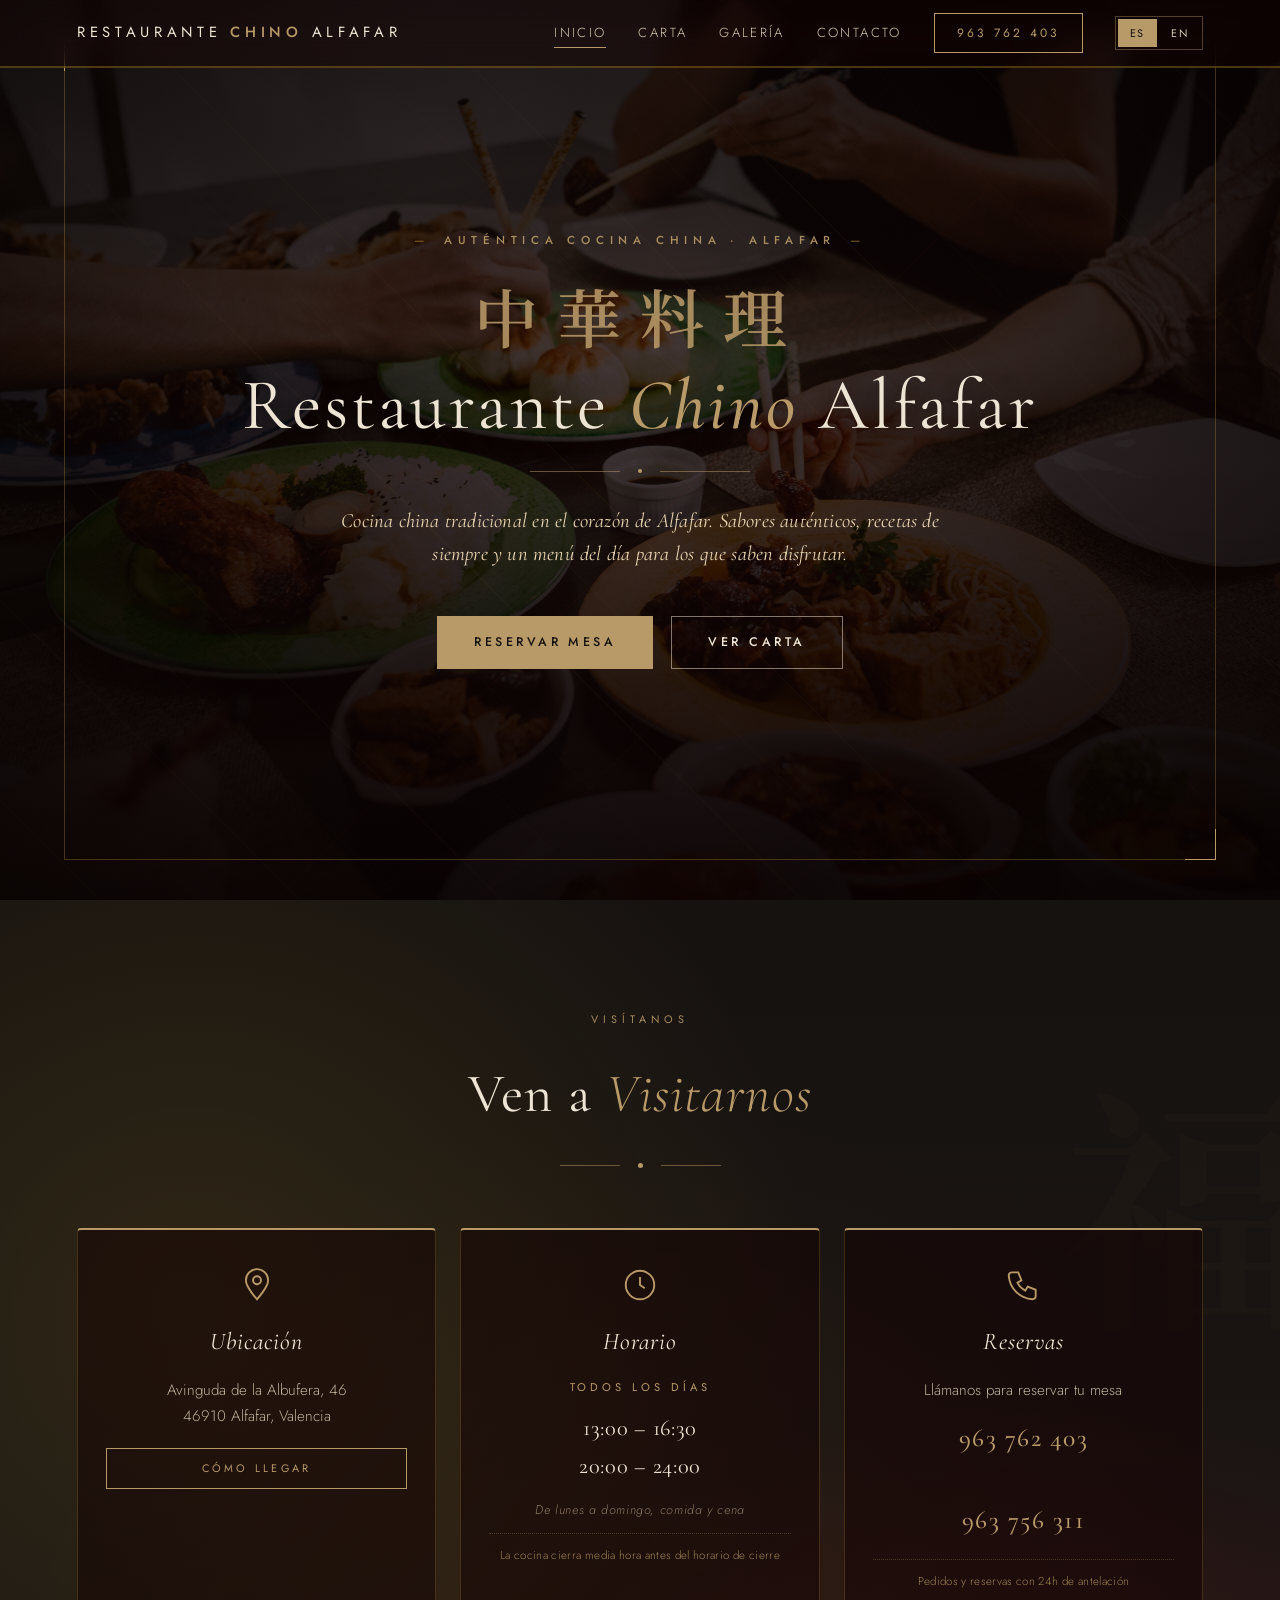
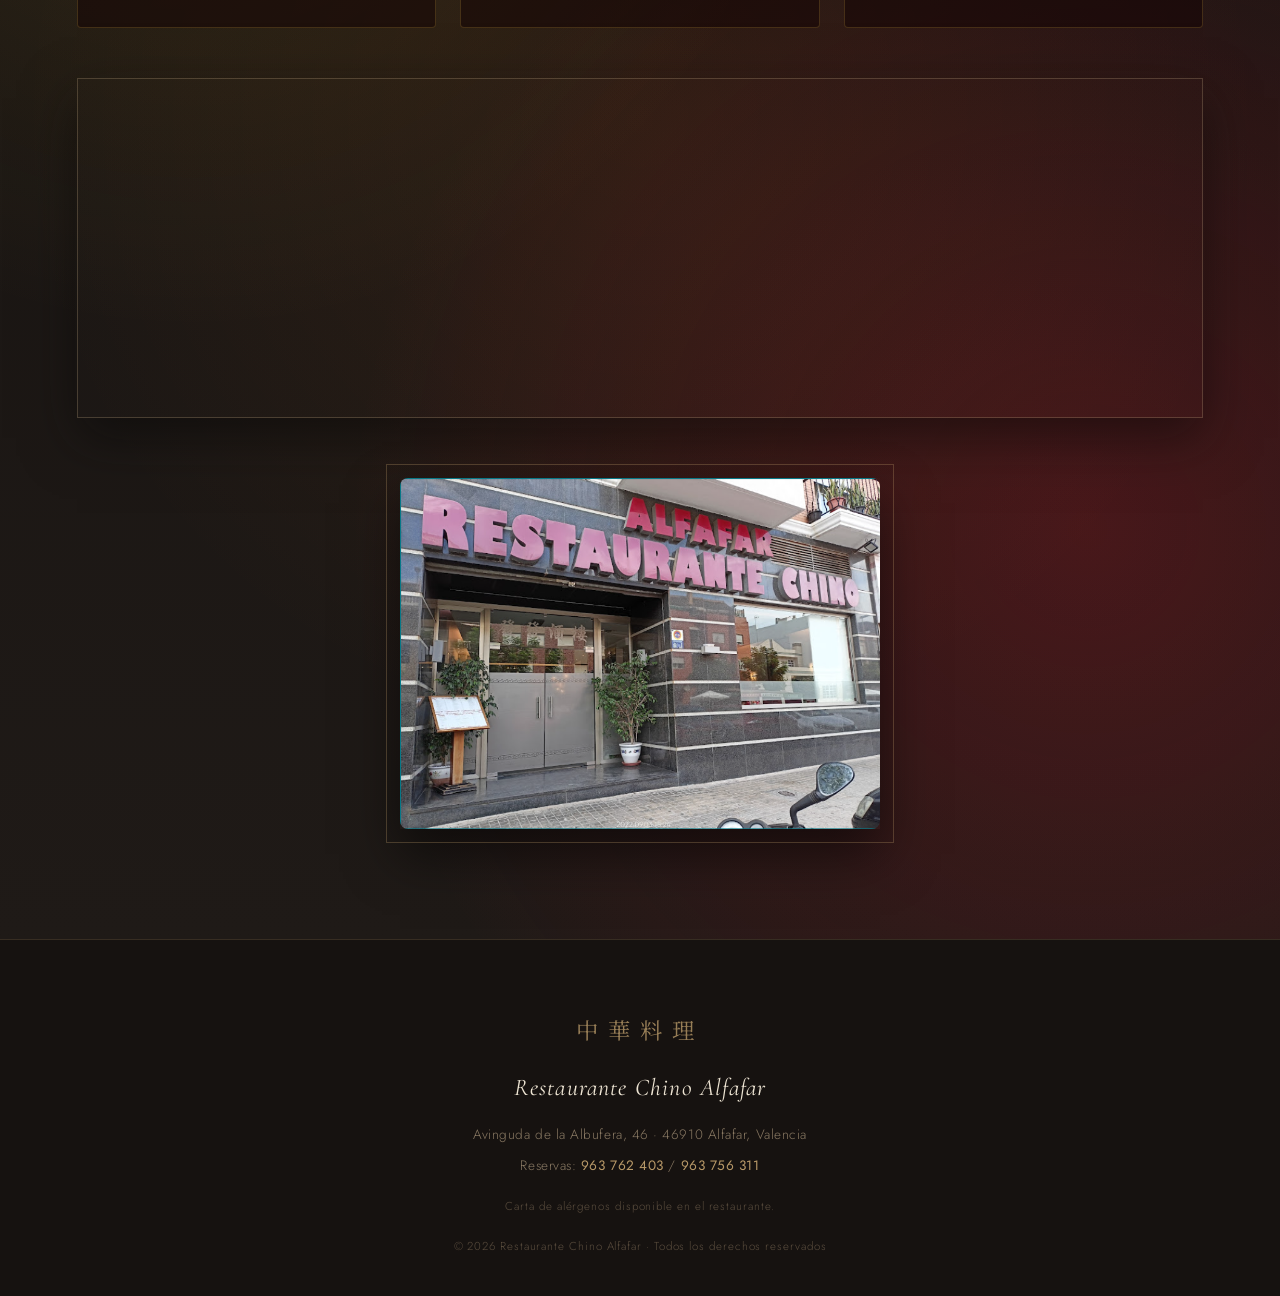
==== commit 850058a3: "Web: fotos reales por sección, menú del día 11,50€, nav/portada y Contacto, galería sin textos, avis" ====
--- a/index.html
+++ b/index.html
@@ -16,9 +16,10 @@
   <a href="index.html" class="logo">Restaurante <b>Chino</b> Alfafar</a>
   <button class="menu-toggle" id="menuToggle" aria-label="Menú">☰</button>
   <ul id="navList">
-    <li><a href="index.html#inicio" data-page="index" data-i18n="nav_inicio">Inicio</a></li>
+    <li><a href="index.html#portada" data-page="index" data-i18n="nav_inicio">Inicio</a></li>
     <li><a href="carta.html" data-page="carta" data-i18n="nav_carta">Carta</a></li>
     <li><a href="galeria.html" data-page="galeria" data-i18n="nav_galeria">Galería</a></li>
+    <li><a href="index.html#inicio" data-i18n="nav_contacto">Contacto</a></li>
     <li><a href="tel:963762403" class="nav-cta">963 762 403</a></li>
     <li class="lang-switch"><button data-lang="es" class="active">ES</button><button data-lang="en">EN</button></li>
   </ul>
@@ -52,10 +53,6 @@
   </div>
 
   <div class="inicio-wrap">
-    <div class="inicio-img reveal-scale">
-      <img src="assets/fachada.png" alt="Fachada del Restaurante Chino Alfafar" />
-    </div>
-
     <div class="inicio-cards">
       <div class="info-card reveal">
         <span class="icn-big">
@@ -96,6 +93,10 @@
         referrerpolicy="no-referrer-when-downgrade"
         title="Ubicación Restaurante Chino Alfafar"></iframe>
     </div>
+
+    <div class="inicio-img reveal-scale">
+      <img src="assets/fachada.png" alt="Fachada del Restaurante Chino Alfafar" />
+    </div>
   </div>
 </section>
 
--- a/style.css
+++ b/style.css
@@ -384,7 +384,7 @@
 .inicio-img{
   position:relative;
   max-width:480px;
-  margin:0 auto 60px;
+  margin:60px auto 0;
   padding:0;
   background:transparent;
   border-radius:0;
@@ -494,13 +494,13 @@
 
 @media(max-width:920px){
   .inicio-cards{grid-template-columns:1fr;gap:18px}
-  .inicio-img{margin-bottom:40px}
+  .inicio-img{margin-top:40px}
   .mapa-full{height:260px;margin-top:30px}
 }
 
 /* ============= AVISO GENERAL (alérgenos, antelación...) ============= */
 .aviso-banner{
-  max-width:900px;margin:0 auto 45px;
+  max-width:900px;margin:55px auto 0;
   text-align:center;
   padding:16px 28px;
   border:1px solid rgba(184,153,104,.35);
@@ -561,6 +561,11 @@
   background:var(--dorado);
   color:var(--negro);
   border-color:var(--dorado);
+}
+a.filtro-contacto{
+  text-decoration:none;
+  display:inline-block;
+  line-height:1;
 }
 
 /* Carta completa - categorías */
@@ -786,7 +791,7 @@
 
   .floating-cn{font-size:7rem;opacity:.4}
 
-  .inicio-img{max-width:90%;margin-bottom:35px}
+  .inicio-img{max-width:90%;margin-top:35px}
   .inicio-img::before{inset:-8px}
   .inicio-cards{gap:14px}
   .info-card{padding:24px 22px}
@@ -801,7 +806,7 @@
   .info-card .btn-mapa{font-size:.6rem;padding:9px 18px;letter-spacing:.25em;margin-top:14px}
   .mapa-full{height:220px;margin-top:25px}
 
-  .aviso-banner{font-size:.78rem;padding:14px 18px;margin-bottom:30px}
+  .aviso-banner{font-size:.78rem;padding:14px 18px;margin-top:35px}
 
   .tabs{gap:10px;margin-bottom:22px}
   .tab{padding:10px 20px;font-size:.62rem;letter-spacing:.25em}
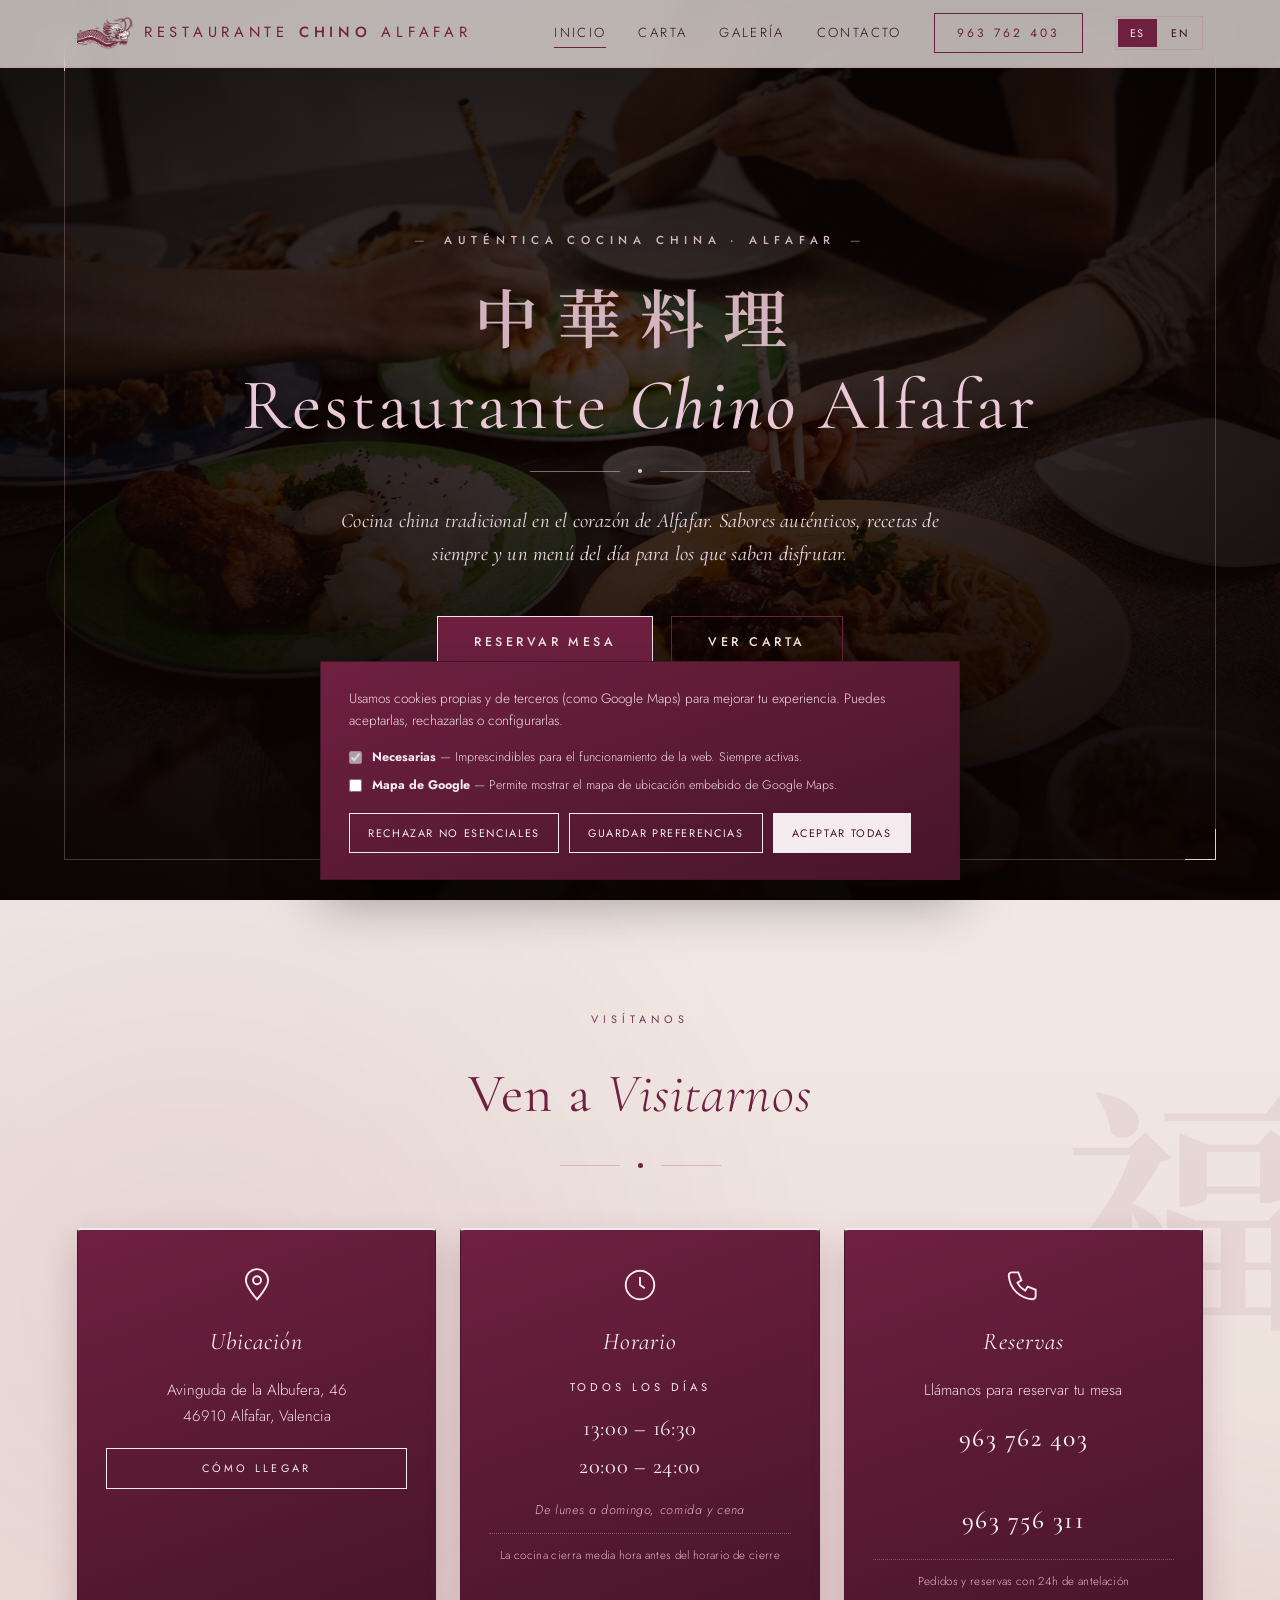
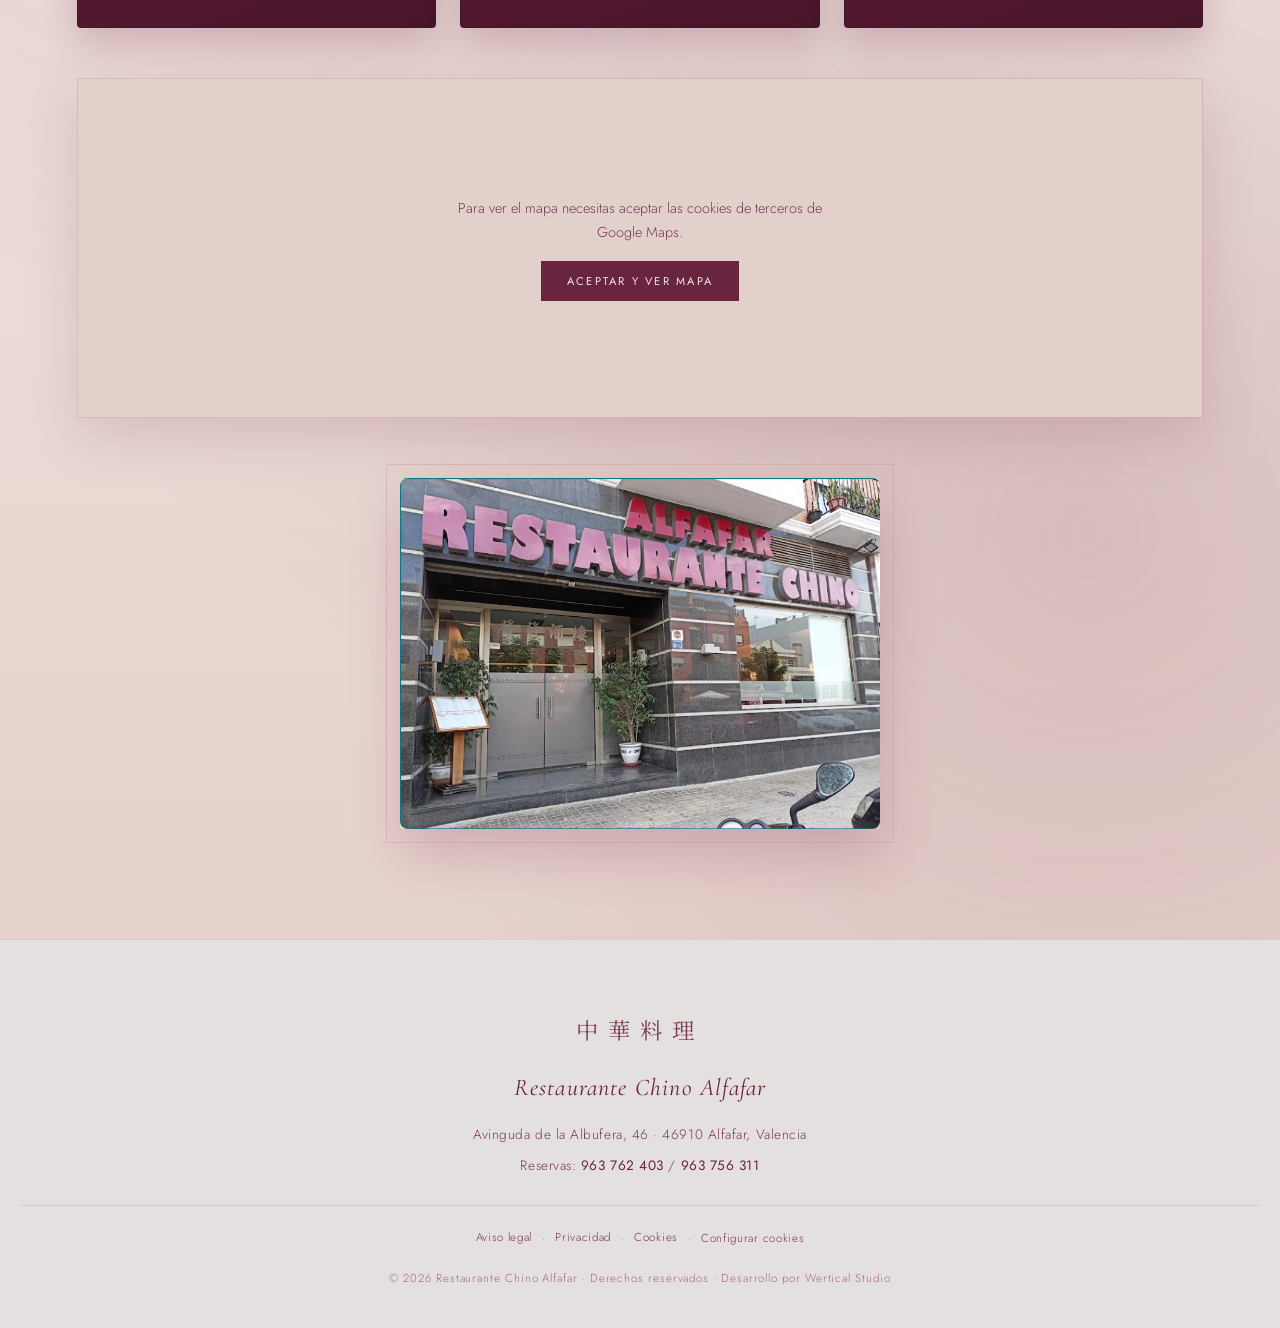
==== commit 4ba33e72: "Add files via upload" ====
--- a/index.html
+++ b/index.html
@@ -5,15 +5,59 @@
 <meta name="viewport" content="width=device-width, initial-scale=1.0" />
 <title>Restaurante Chino Alfafar — Cocina china auténtica</title>
 <meta name="description" content="Restaurante Chino Alfafar. Carta tradicional, menú del día y reservas por teléfono. Avinguda de la Albufera, 46, Alfafar." />
+<meta property="og:type" content="website" />
+<meta property="og:site_name" content="Restaurante Chino Alfafar" />
+<meta property="og:locale" content="es_ES" />
+<meta property="og:title" content="Restaurante Chino Alfafar — Cocina china auténtica" />
+<meta property="og:description" content="Carta tradicional, menú del día y reservas por teléfono. Avinguda de la Albufera, 46, Alfafar." />
+<meta property="og:image" content="https://j-bortserrat.github.io/chino_alfafar/assets/hero.jpg" />
+<meta property="og:url" content="https://j-bortserrat.github.io/chino_alfafar/index.html" />
+<meta name="twitter:card" content="summary_large_image" />
+<link rel="icon" type="image/png" href="assets/dragon-head.png">
 <link rel="preconnect" href="https://fonts.googleapis.com">
 <link rel="preconnect" href="https://fonts.gstatic.com" crossorigin>
 <link href="https://fonts.googleapis.com/css2?family=Cormorant+Garamond:ital,wght@0,300;0,400;0,500;0,600;1,300;1,400;1,500&family=Noto+Serif+SC:wght@300;400;500;600&family=Jost:wght@200;300;400;500;600&display=swap" rel="stylesheet">
 <link rel="stylesheet" href="style.css">
+<script type="application/ld+json">
+{
+  "@context": "https://schema.org",
+  "@type": "Restaurant",
+  "name": "Restaurante Chino Alfafar",
+  "image": "https://j-bortserrat.github.io/chino_alfafar/assets/hero.jpg",
+  "url": "https://j-bortserrat.github.io/chino_alfafar/index.html",
+  "telephone": ["+34963762403", "+34963756311"],
+  "servesCuisine": "Chinese",
+  "priceRange": "€€",
+  "address": {
+    "@type": "PostalAddress",
+    "streetAddress": "Avinguda de la Albufera, 46",
+    "addressLocality": "Alfafar",
+    "postalCode": "46910",
+    "addressRegion": "Valencia",
+    "addressCountry": "ES"
+  },
+  "menu": "https://j-bortserrat.github.io/chino_alfafar/carta.html",
+  "openingHoursSpecification": [
+    {
+      "@type": "OpeningHoursSpecification",
+      "dayOfWeek": ["Monday", "Tuesday", "Wednesday", "Thursday", "Friday", "Saturday", "Sunday"],
+      "opens": "13:00",
+      "closes": "16:30"
+    },
+    {
+      "@type": "OpeningHoursSpecification",
+      "dayOfWeek": ["Monday", "Tuesday", "Wednesday", "Thursday", "Friday", "Saturday", "Sunday"],
+      "opens": "20:00",
+      "closes": "24:00"
+    }
+  ]
+}
+</script>
 </head>
 <body data-page="index">
 
 <nav id="nav">
-  <a href="index.html" class="logo">Restaurante <b>Chino</b> Alfafar</a>
+  <a href="index.html" class="logo"><img class="logo-icon" src="assets/dragon-head.png" alt="">Restaurante <b>Chino</b> Alfafar</a>
   <button class="menu-toggle" id="menuToggle" aria-label="Menú">☰</button>
   <ul id="navList">
     <li><a href="index.html#portada" data-page="index" data-i18n="nav_inicio">Inicio</a></li>
@@ -86,16 +130,10 @@
       </div>
     </div>
 
-    <div class="mapa-full reveal">
-      <iframe
-        src="https://www.google.com/maps?q=Avinguda+de+la+Albufera+46,+46910+Alfafar,+Valencia&output=embed"
-        loading="lazy"
-        referrerpolicy="no-referrer-when-downgrade"
-        title="Ubicación Restaurante Chino Alfafar"></iframe>
-    </div>
+    <div class="mapa-full reveal" id="mapaWrap"></div>
 
     <div class="inicio-img reveal-scale">
-      <img src="assets/fachada.png" alt="Fachada del Restaurante Chino Alfafar" />
+      <img src="assets/fachada.jpg" alt="Fachada del Restaurante Chino Alfafar" />
     </div>
   </div>
 </section>
@@ -105,11 +143,20 @@
   <h3>Restaurante Chino Alfafar</h3>
   <p>Avinguda de la Albufera, 46 · 46910 Alfafar, Valencia</p>
   <p><span data-i18n="footer_reservas_label">Reservas:</span> <a href="tel:963762403">963 762 403</a> / <a href="tel:963756311">963 756 311</a></p>
-  <p class="small" data-i18n="footer_alergenos">Carta de alérgenos disponible en el restaurante.</p>
-  <p class="small">© <span id="year"></span> Restaurante Chino Alfafar · <span data-i18n="footer_copyright">Todos los derechos reservados</span></p>
+  <div class="footer-legal">
+    <a href="aviso-legal.html" data-i18n="footer_legal_aviso">Aviso legal</a>
+    <span class="sep">·</span>
+    <a href="privacidad.html" data-i18n="footer_legal_privacidad">Privacidad</a>
+    <span class="sep">·</span>
+    <a href="cookies.html" data-i18n="footer_legal_cookies">Cookies</a>
+    <span class="sep">·</span>
+    <button type="button" class="cookie-config-btn" data-i18n="footer_legal_config">Configurar cookies</button>
+  </div>
+  <p class="small">© <span id="year"></span> <span data-i18n="footer_credit">Restaurante Chino Alfafar · Derechos reservados · Desarrollo por Wertical Studio</span></p>
 </footer>
 
 <script src="i18n.js"></script>
+<script src="cookies.js"></script>
 <script src="main.js"></script>
 </body>
 </html>
--- a/style.css
+++ b/style.css
@@ -1,35 +1,36 @@
-:root{
-  --rojo:#6b2733;
-  --rojo-vivo:#7d2f3c;
-  --rojo-oscuro:#4a1822;
-  --rojo-profundo:#2a0d14;
-  --dorado:#b89968;
-  --dorado-vivo:#c9aa78;
-  --dorado-suave:#9d8255;
-  --naranja:#a86b3c;
-  --rosa-chino:#7d4451;
-  --crema:#ede4d3;
-  --negro:#161210;
-  --negro-suave:#1f1a17;
-  --gris-suave:#3a2f2a;
+﻿:root{
+  --rojo:#6f2040;
+  --rojo-vivo:#912751;
+  --rojo-oscuro:#471529;
+  --rojo-profundo:#280b17;
+  --dorado:#6f2040;
+  --dorado-vivo:#491329;
+  --dorado-suave:#9f3861;
+  --naranja:#912751;
+  --rosa-chino:#912751;
+  --crema:#6f2040;
+  --negro:#f1e8e4;
+  --negro-suave:#e6d2cc;
+  --gris-suave:#d9beb6;
+  --linea:#c46e90;
 }
 *{box-sizing:border-box;margin:0;padding:0}
 html{scroll-behavior:smooth}
 body{
   font-family:'Jost',sans-serif;
   background:var(--negro);
-  color:#d4c8b3;
+  color:#2e0f1c;
   overflow-x:hidden;
   line-height:1.7;
   font-weight:300;
   font-size:15px;
 }
 a{text-decoration:none;color:inherit}
-::selection{background:var(--dorado);color:var(--rojo-profundo)}
+::selection{background:#6f2040;color:#f4ebef}
 
 /* Scrollbar */
 ::-webkit-scrollbar{width:12px}
-::-webkit-scrollbar-track{background:#1a0606}
+::-webkit-scrollbar-track{background:var(--negro-suave)}
 ::-webkit-scrollbar-thumb{background:var(--rojo-oscuro);border-radius:10px}
 ::-webkit-scrollbar-thumb:hover{background:var(--rojo)}
 
@@ -37,9 +38,9 @@
 .pattern-bg{
   position:absolute;inset:0;
   background-image:
-    radial-gradient(circle at 15% 25%, rgba(255,204,51,.10) 0, transparent 38%),
-    radial-gradient(circle at 85% 75%, rgba(224,22,43,.22) 0, transparent 45%),
-    radial-gradient(circle at 50% 50%, rgba(255,122,26,.08) 0, transparent 60%);
+    radial-gradient(circle at 15% 25%, rgba(111,32,64,.08) 0, transparent 38%),
+    radial-gradient(circle at 85% 75%, rgba(111,32,64,.14) 0, transparent 45%),
+    radial-gradient(circle at 50% 50%, rgba(111,32,64,.06) 0, transparent 60%);
   pointer-events:none;
   z-index:0;
 }
@@ -48,9 +49,9 @@
 .lantern{
   position:absolute;
   width:60px;height:80px;
-  background:radial-gradient(ellipse at center,#b8202e,#5a0a14 70%);
+  background:radial-gradient(ellipse at center,#6f2040,#280b17 70%);
   border-radius:50%/40%;
-  box-shadow:0 0 30px rgba(160,24,37,.55),inset 0 -10px 20px rgba(0,0,0,.4),inset 0 8px 15px rgba(255,255,255,.1);
+  box-shadow:0 0 30px rgba(111,32,64,.55),inset 0 -10px 20px rgba(0,0,0,.4),inset 0 8px 15px rgba(255,255,255,.1);
   opacity:.65;
   animation:swing 4s ease-in-out infinite alternate;
 }
@@ -83,17 +84,17 @@
   position:fixed;top:0;left:0;right:0;z-index:100;
   padding:16px 6%;
   display:flex;justify-content:space-between;align-items:center;
-  background:rgba(20,4,4,.4);
+  background:rgba(241,232,228,.75);
   backdrop-filter:blur(14px);
   -webkit-backdrop-filter:blur(14px);
-  border-bottom:2px solid rgba(255,204,51,.25);
+  border-bottom:2px solid rgba(196,110,144,.15);
   transition:all .3s ease;
 }
 nav.scrolled{
-  background:rgba(15,3,3,.97);
+  background:rgba(241,232,228,.97);
   padding:10px 6%;
-  border-bottom-color:rgba(230,185,77,.4);
-  box-shadow:0 4px 20px rgba(0,0,0,.5);
+  border-bottom-color:rgba(196,110,144,.25);
+  box-shadow:0 4px 20px rgba(111,32,64,.08);
 }
 .logo{
   font-family:'Jost',sans-serif;
@@ -104,13 +105,16 @@
   color:var(--crema);
   text-decoration:none !important;
   border:none;
-  display:inline-block;
+  display:inline-flex;
+  align-items:center;
+  gap:10px;
 }
 .logo b{color:var(--dorado);font-weight:500}
+.logo-icon{height:34px;width:auto;display:block}
 
 nav ul{display:flex;list-style:none;gap:32px;align-items:center}
 nav ul a{
-  color:#d4c8b3;text-decoration:none;font-weight:300;font-size:.82rem;
+  color:#2e0f1c;text-decoration:none;font-weight:300;font-size:.82rem;
   position:relative;transition:color .25s;
   letter-spacing:.18em;text-transform:uppercase;
 }
@@ -138,28 +142,55 @@
 
 .lang-switch{
   display:flex;align-items:center;gap:2px;
-  border:1px solid rgba(184,153,104,.4);
+  border:1px solid rgba(196,110,144,.3);
   padding:2px;
 }
 .lang-switch button{
   background:transparent;border:none;cursor:pointer;
-  color:#d4c8b3;font-family:'Jost',sans-serif;font-size:.68rem;
+  color:#2e0f1c;font-family:'Jost',sans-serif;font-size:.68rem;
   letter-spacing:.15em;font-weight:400;padding:6px 12px;
   transition:all .25s;
 }
-.lang-switch button.active{background:var(--dorado);color:var(--negro)}
+.lang-switch button.active{background:var(--rojo);color:var(--negro)}
 .lang-switch button::after{display:none}
 
+/* Nav oscura (todas las páginas excepto la portada) */
+nav.nav-dark{
+  background:linear-gradient(160deg,#3d1220 0%,#1a0810 100%);
+  border-bottom-color:rgba(244,235,239,.15);
+}
+nav.nav-dark.scrolled{
+  background:linear-gradient(160deg,#3d1220 0%,#1a0810 100%);
+  border-bottom-color:rgba(244,235,239,.2);
+}
+nav.nav-dark .logo{color:var(--negro)}
+nav.nav-dark .logo b{color:var(--negro-suave)}
+nav.nav-dark ul a{color:var(--negro)}
+nav.nav-dark ul a:hover{color:var(--negro-suave)}
+nav.nav-dark ul a::after{background:var(--negro-suave)}
+nav.nav-dark .nav-cta{color:var(--negro) !important;border-color:var(--negro)}
+nav.nav-dark .nav-cta:hover{background:var(--negro) !important;color:var(--rojo-oscuro) !important}
+nav.nav-dark .lang-switch{border-color:rgba(241,232,228,.3)}
+nav.nav-dark .lang-switch button{color:var(--negro)}
+nav.nav-dark .lang-switch button.active{background:var(--negro);color:var(--rojo-oscuro)}
+nav.nav-dark .menu-toggle{color:var(--negro)}
 .menu-toggle{display:none;background:none;border:none;color:var(--dorado);font-size:1.7rem;cursor:pointer}
 
 @media(max-width:920px){
   nav ul{
     position:absolute;top:100%;right:0;left:0;
-    flex-direction:column;background:rgba(20,4,4,.98);
+    flex-direction:column;background:linear-gradient(160deg,#3d1220 0%,#1a0810 100%);
     padding:30px;gap:22px;
     transform:translateY(-130%);transition:transform .35s ease;
-    border-bottom:2px solid var(--dorado);
+    border-bottom:2px solid var(--negro);
   }
+  nav ul a{color:var(--negro)}
+  nav ul a:hover{color:var(--negro-suave)}
+  .nav-cta{color:var(--negro) !important;border-color:var(--negro)}
+  .nav-cta:hover{background:var(--negro) !important;color:var(--rojo-oscuro) !important}
+  .lang-switch{border-color:rgba(241,232,228,.3)}
+  .lang-switch button{color:var(--negro)}
+  .lang-switch button.active{background:var(--negro);color:var(--rojo-oscuro)}
   nav ul.open{transform:translateY(0)}
   .menu-toggle{display:block}
 }
@@ -187,19 +218,19 @@
   content:'';
   position:absolute;inset:0;
   background:
-    repeating-linear-gradient(45deg,transparent 0 70px,rgba(255,204,51,.04) 70px 71px),
-    repeating-linear-gradient(-45deg,transparent 0 70px,rgba(224,22,43,.04) 70px 71px);
+    repeating-linear-gradient(45deg,transparent 0 70px,rgba(111,32,64,.04) 70px 71px),
+    repeating-linear-gradient(-45deg,transparent 0 70px,rgba(111,32,64,.04) 70px 71px);
   z-index:1;
 }
 .hero-frame{
   position:absolute;
   inset:40px 5%;
-  border:1px solid rgba(230,185,77,.25);
+  border:1px solid rgba(234,200,213,.25);
   z-index:2;
   pointer-events:none;
 }
 .hero-frame::before,.hero-frame::after{
-  content:'';position:absolute;width:30px;height:30px;border:1px solid var(--dorado);
+  content:'';position:absolute;width:30px;height:30px;border:1px solid #EAC8D5;
 }
 .hero-frame::before{top:-1px;left:-1px;border-right:none;border-bottom:none}
 .hero-frame::after{bottom:-1px;right:-1px;border-left:none;border-top:none}
@@ -209,7 +240,7 @@
 
 .hero-mini{
   font-family:'Jost',sans-serif;
-  color:var(--dorado);
+  color:#EAC8D5;
   letter-spacing:.5em;
   font-size:.72rem;
   text-transform:uppercase;
@@ -218,23 +249,23 @@
   font-weight:500;
 }
 .hero-mini::before,.hero-mini::after{
-  content:'—';margin:0 14px;color:rgba(230,185,77,.5);
+  content:'—';margin:0 14px;color:rgba(234,200,213,.5);
 }
 .hero-divider{
   display:flex;align-items:center;justify-content:center;gap:18px;
   margin:1.5rem auto 2rem;
 }
 .hero-divider::before,.hero-divider::after{
-  content:'';height:1px;width:90px;background:rgba(184,153,104,.5);
+  content:'';height:1px;width:90px;background:rgba(234,200,213,.5);
 }
 .hero-divider span{
-  width:4px;height:4px;background:var(--dorado);border-radius:50%;
+  width:4px;height:4px;background:#EAC8D5;border-radius:50%;
   display:inline-block;
 }
 
 .hanzi-big{
   font-family:'Noto Serif SC',serif;
-  color:var(--dorado);
+  color:#EAC8D5;
   font-size:clamp(2.5rem,6vw,4rem);
   font-weight:600;
   margin-bottom:1.2rem;
@@ -247,21 +278,21 @@
   font-family:'Cormorant Garamond',serif;
   font-size:clamp(2.6rem,6vw,4.5rem);
   font-weight:400;
-  color:var(--crema);
+  color:#EAC8D5;
   letter-spacing:.04em;
   margin-bottom:.5rem;
   line-height:1.1;
   text-shadow:0 4px 30px rgba(0,0,0,.7);
 }
 .hero h1 span{
-  color:var(--dorado);
+  color:#EAC8D5;
   font-style:italic;
   font-weight:500;
 }
 .hero p{
   font-family:'Cormorant Garamond',serif;
   font-size:clamp(1.05rem,1.6vw,1.3rem);
-  color:#e8d4b0;
+  color:#f0dde3;
   max-width:600px;margin:0 auto 2.8rem;
   font-weight:400;
   font-style:italic;
@@ -283,28 +314,29 @@
   position:relative;overflow:hidden;
 }
 .btn-primary{
-  background:var(--dorado);
+  background:var(--rojo);
   color:var(--negro);
-  border:1px solid var(--dorado);
+  border:1px solid var(--negro);
 }
 .btn-primary:hover{
-  background:transparent;
-  color:var(--dorado);
-  border-color:var(--dorado);
+  background:var(--rojo-oscuro);
+  color:var(--negro);
+  border-color:var(--negro);
 }
 .btn-ghost{
   background:transparent;
-  color:var(--crema);
-  border:1px solid rgba(247,231,212,.5);
+  color:var(--negro);
+  border:1px solid var(--rojo);
 }
 .btn-ghost:hover{
-  border-color:var(--dorado);
-  color:var(--dorado);
+  background:var(--rojo);
+  border-color:var(--negro);
+  color:var(--negro);
 }
 
 .scroll-indicator{
   position:absolute;bottom:50px;left:50%;transform:translateX(-50%);z-index:3;
-  color:var(--dorado);
+  color:#f4ebef;
   font-family:'Jost',sans-serif;font-size:.65rem;
   letter-spacing:.4em;text-transform:uppercase;
   opacity:.7;
@@ -312,7 +344,7 @@
 }
 .scroll-indicator::after{
   content:'';width:1px;height:50px;
-  background:linear-gradient(to bottom,var(--dorado),transparent);
+  background:linear-gradient(to bottom,#f4ebef,transparent);
   animation:scrollLine 2.5s ease-in-out infinite;
 }
 @keyframes scrollLine{
@@ -329,10 +361,48 @@
   overflow:hidden;
 }
 .page-head{
-  padding:170px 6% 60px;
+  padding:0 6% 60px;
   text-align:center;
   position:relative;
 }
+.page-head-band{
+  width:100vw;
+  margin-left:calc(50% - 50vw);
+  padding:88px 6% 40px;
+  margin-bottom:50px;
+  position:relative;
+  z-index:1;
+}
+.page-head-band .section-title{margin-bottom:0;margin-top:-180px;position:relative;z-index:2}
+.dragon-row{
+  position:relative;
+  width:100vw;
+  margin-left:calc(50% - 50vw);
+  height:230px;
+  margin-bottom:14px;
+  z-index:1;
+  overflow:hidden;
+  pointer-events:none;
+  user-select:none;
+}
+.dragon-row img{
+  position:absolute;
+  top:50%;
+  transform:translateY(-50%);
+  height:auto;
+  display:block;
+}
+.dragon-row .dragon-big{
+  left:-15px;
+  width:380px;
+  max-width:52vw;
+}
+.dragon-row .dragon-small{
+  right:-10px;
+  width:340px;
+  max-width:46vw;
+}
+
 .section-title{
   text-align:center;
   margin-bottom:60px;
@@ -367,11 +437,43 @@
 }
 .section-title .deco::before,
 .section-title .deco::after{
-  content:'';height:1px;width:60px;background:rgba(184,153,104,.5);
+  content:'';height:1px;width:60px;background:rgba(196,110,144,.4);
 }
 .section-title .deco span{
   width:5px;height:5px;background:var(--dorado);border-radius:50%;display:inline-block;
 }
+
+/* ============= PÁGINAS LEGALES ============= */
+.legal{
+  background:linear-gradient(180deg,var(--negro) 0%,var(--negro-suave) 100%);
+}
+.legal-content{
+  max-width:760px;margin:0 auto;
+  position:relative;z-index:2;
+}
+.legal-content h3{
+  font-family:'Cormorant Garamond',serif;color:var(--dorado);
+  font-size:1.4rem;font-style:italic;font-weight:400;
+  margin:38px 0 12px;
+  padding-bottom:8px;border-bottom:1px solid rgba(196,110,144,.25);
+}
+.legal-content h3:first-child{margin-top:0}
+.legal-content p{margin-bottom:14px;font-size:.95rem;line-height:1.8}
+.legal-content ul{margin:0 0 14px 20px;font-size:.95rem;line-height:1.8}
+.legal-content li{margin-bottom:6px}
+.legal-content a{color:var(--dorado);border-bottom:1px solid transparent;transition:border-color .3s}
+.legal-content a:hover{border-bottom-color:var(--dorado)}
+.legal-content .legal-updated{
+  font-size:.78rem;color:#a8677d;font-style:italic;margin-bottom:40px;text-align:center;
+}
+.legal-content .cookie-config-link{
+  display:inline-block;margin-top:6px;
+  font-family:'Jost',sans-serif;font-size:.7rem;letter-spacing:.2em;text-transform:uppercase;
+  color:var(--negro);background:var(--rojo);
+  padding:10px 22px;border:none;cursor:pointer;border-radius:0;
+  transition:all .3s;
+}
+.legal-content .cookie-config-link:hover{background:var(--rojo-oscuro)}
 
 /* ============= INICIO (ubicación/horario/reservas) ============= */
 .inicio{
@@ -388,11 +490,11 @@
   padding:0;
   background:transparent;
   border-radius:0;
-  box-shadow:0 25px 50px rgba(0,0,0,.55);
+  box-shadow:0 25px 50px rgba(111,32,64,.2);
   transition:transform .5s;
 }
 .inicio-img::before{
-  content:'';position:absolute;inset:-14px;border:1px solid rgba(184,153,104,.3);pointer-events:none;
+  content:'';position:absolute;inset:-14px;border:1px solid rgba(196,110,144,.25);pointer-events:none;
 }
 .inicio-img img{filter:saturate(.9) contrast(1.02)}
 @keyframes gradientShift{0%,100%{background-position:0 50%}50%{background-position:100% 50%}}
@@ -402,7 +504,7 @@
   width:100%;
   height:auto;
   border-radius:8px;
-  background:#0a0101;
+  background:var(--negro);
 }
 
 .inicio-cards{
@@ -412,9 +514,9 @@
   align-items:stretch;
 }
 .info-card{
-  background:rgba(20,4,4,.55);
-  border:1px solid rgba(230,185,77,.2);
-  border-top:2px solid var(--dorado);
+  background:linear-gradient(160deg,var(--rojo) 0%,var(--rojo-oscuro) 100%);
+  border:1px solid var(--rojo-oscuro);
+  border-top:2px solid #f4ebef;
   padding:36px 28px;
   border-radius:4px;
   position:relative;
@@ -422,73 +524,74 @@
   transition:all .35s;
   display:flex;flex-direction:column;
   text-align:center;
+  box-shadow:0 15px 35px rgba(111,32,64,.2);
 }
 .info-card:hover{
   transform:translateY(-4px);
-  border-color:var(--dorado);
-  background:rgba(58,4,16,.45);
+  border-top-color:#f4ebef;
+  box-shadow:0 20px 45px rgba(111,32,64,.3);
 }
 .info-card .icn-big{
   width:38px;height:38px;
   margin:0 auto 18px;
   display:flex;align-items:center;justify-content:center;
-  color:var(--dorado);
-}
-.info-card .icn-big svg{width:100%;height:100%;stroke:var(--dorado);stroke-width:1.2;fill:none}
+  color:#f4ebef;
+}
+.info-card .icn-big svg{width:100%;height:100%;stroke:#f4ebef;stroke-width:1.2;fill:none}
 .info-card h4{
   font-family:'Cormorant Garamond',serif;
-  color:var(--crema);
+  color:#f4ebef;
   font-size:1.5rem;letter-spacing:.04em;
   margin-bottom:16px;
   font-weight:400;font-style:italic;
 }
-.info-card p{color:#bdb19b;font-size:.95rem;line-height:1.7;font-weight:300}
+.info-card p{color:#f0dde3;font-size:.95rem;line-height:1.7;font-weight:300}
 .info-card .horario-dia{
-  font-family:'Jost',sans-serif;color:var(--dorado);font-size:.7rem;
+  font-family:'Jost',sans-serif;color:#f4ebef;font-size:.7rem;
   letter-spacing:.35em;font-weight:400;margin-bottom:12px;text-transform:uppercase;
 }
 .info-card .horario-hora{
-  font-family:'Cormorant Garamond',serif;color:var(--crema);font-size:1.4rem;
+  font-family:'Cormorant Garamond',serif;color:#f4ebef;font-size:1.4rem;
   letter-spacing:.03em;font-weight:400;line-height:1.7;
 }
-.info-card .horario-sub{font-size:.78rem;color:#8a7a64;margin-top:14px;font-style:italic;letter-spacing:.05em}
+.info-card .horario-sub{font-size:.78rem;color:#e3b7c4;margin-top:14px;font-style:italic;letter-spacing:.05em}
 .info-card .horario-nota{
-  font-size:.72rem;color:var(--dorado-suave);margin-top:12px;letter-spacing:.03em;
-  padding-top:12px;border-top:1px dotted rgba(184,153,104,.3);
-}
-.info-card a{color:#d4c8b3;transition:color .2s}
-.info-card a:hover{color:var(--dorado)}
+  font-size:.72rem;color:#e3b7c4;margin-top:12px;letter-spacing:.03em;
+  padding-top:12px;border-top:1px dotted rgba(244,235,239,.3);
+}
+.info-card a{color:#f0dde3;transition:color .2s}
+.info-card a:hover{color:#f4ebef}
 .info-card .tel-link{
   font-family:'Cormorant Garamond',serif;font-weight:500;font-size:1.6rem;
-  color:var(--dorado);letter-spacing:.06em;
+  color:#f4ebef;letter-spacing:.06em;
   display:inline-block;margin-top:12px;
   padding:0;border:none;border-radius:0;
   transition:all .3s;
   border-bottom:1px solid transparent;
 }
-.info-card .tel-link:hover{background:transparent;color:var(--crema);border-bottom-color:var(--dorado)}
+.info-card .tel-link:hover{background:transparent;color:#f4ebef;border-bottom-color:#f4ebef}
 .info-card .reservas-nota{
-  font-size:.72rem;color:var(--dorado-suave);margin-top:16px;letter-spacing:.03em;
-  padding-top:12px;border-top:1px dotted rgba(184,153,104,.3);
+  font-size:.72rem;color:#e3b7c4;margin-top:16px;letter-spacing:.03em;
+  padding-top:12px;border-top:1px dotted rgba(244,235,239,.3);
 }
 .info-card .btn-mapa{
   margin-top:18px;
   display:inline-block;
   font-family:'Jost',sans-serif;font-size:.68rem;letter-spacing:.3em;font-weight:400;
-  color:var(--dorado);text-transform:uppercase;
-  padding:10px 22px;border:1px solid var(--dorado);border-radius:0;
+  color:#f4ebef;text-transform:uppercase;
+  padding:10px 22px;border:1px solid #f4ebef;border-radius:0;
   transition:all .3s;
 }
-.info-card .btn-mapa:hover{background:var(--dorado);color:var(--negro)}
+.info-card .btn-mapa:hover{background:#f4ebef;color:var(--rojo-oscuro)}
 
 .mapa-full{
   margin-top:50px;
   border-radius:0;overflow:hidden;
-  border:1px solid rgba(184,153,104,.3);
-  box-shadow:0 20px 50px rgba(0,0,0,.5);
+  border:1px solid rgba(196,110,144,.3);
+  box-shadow:0 20px 50px rgba(111,32,64,.15);
   height:340px;
   max-width:1200px;margin-left:auto;margin-right:auto;
-  filter:grayscale(.3) contrast(.95);
+  filter:saturate(.9) contrast(.98);
 }
 .mapa-full iframe{width:100%;height:100%;border:0;display:block}
 
@@ -503,14 +606,15 @@
   max-width:900px;margin:55px auto 0;
   text-align:center;
   padding:16px 28px;
-  border:1px solid rgba(184,153,104,.35);
-  background:rgba(184,153,104,.06);
-  color:#d4c098;
+  border:1px solid var(--rojo-oscuro);
+  background:linear-gradient(160deg,var(--rojo) 0%,var(--rojo-oscuro) 100%);
+  color:#f0dde3;
   font-size:.85rem;
   letter-spacing:.02em;
   position:relative;z-index:2;
-}
-.aviso-banner strong{color:var(--dorado);font-weight:500}
+  box-shadow:0 10px 25px rgba(111,32,64,.2);
+}
+.aviso-banner strong{color:#f4ebef;font-weight:500}
 
 /* ============= CARTA ============= */
 .carta{
@@ -524,8 +628,8 @@
 .tab{
   padding:13px 36px;
   background:transparent;
-  border:1px solid rgba(184,153,104,.4);
-  color:#d4c8b3;
+  border:1px solid rgba(196,110,144,.35);
+  color:#2e0f1c;
   font-family:'Jost',sans-serif;font-weight:400;
   letter-spacing:.3em;text-transform:uppercase;
   font-size:.72rem;
@@ -549,8 +653,8 @@
 .filtro{
   padding:9px 20px;
   background:transparent;
-  border:1px solid rgba(184,153,104,.3);
-  color:#bdb19b;
+  border:1px solid rgba(196,110,144,.3);
+  color:#7a3550;
   font-family:'Jost',sans-serif;font-weight:400;
   letter-spacing:.12em;text-transform:uppercase;
   font-size:.66rem;
@@ -562,46 +666,40 @@
   color:var(--negro);
   border-color:var(--dorado);
 }
-a.filtro-contacto{
-  text-decoration:none;
-  display:inline-block;
-  line-height:1;
-}
-
 /* Carta completa - categorías */
 .carta-container{max-width:1100px;margin:0 auto}
 .categoria{
-  background:rgba(31,26,23,.4);
-  border:1px solid rgba(184,153,104,.15);
+  background:linear-gradient(160deg,var(--rojo) 0%,var(--rojo-oscuro) 100%);
+  border:1px solid var(--rojo-oscuro);
   border-radius:2px;
   padding:38px 0 38px;
   margin-bottom:22px;
   position:relative;
   overflow:hidden;
   transition:all .4s,max-height .4s ease;
-}
-.categoria.with-foto{padding-top:0}
+  box-shadow:0 15px 35px rgba(111,32,64,.2);
+}
 .categoria:hover{
-  border-color:rgba(184,153,104,.5);
-  background:rgba(31,26,23,.7);
+  box-shadow:0 20px 45px rgba(111,32,64,.3);
 }
 .categoria.hidden{display:none}
-.categoria-foto{
-  width:100%;height:180px;overflow:hidden;position:relative;margin-bottom:24px;
-}
-.categoria-foto img{width:100%;height:100%;object-fit:cover;display:block;filter:saturate(.9) contrast(1.02) brightness(.85)}
-.categoria-foto::after{
-  content:'';position:absolute;inset:0;
-  background:linear-gradient(180deg,rgba(20,4,4,0) 40%,rgba(20,4,4,.85) 100%);
-}
+
+.plato-grupo{
+  grid-column:1 / -1;
+  font-family:'Jost',sans-serif;color:#f4ebef;
+  font-size:.68rem;letter-spacing:.3em;text-transform:uppercase;font-weight:400;
+  margin:18px 0 4px;padding-bottom:6px;
+  border-bottom:1px solid rgba(244,235,239,.25);
+}
+.plato-grupo:first-child{margin-top:0}
 .categoria-header{
   display:flex;align-items:center;gap:18px;
   margin:0 44px 24px;padding-bottom:16px;
-  border-bottom:1px solid rgba(184,153,104,.25);
+  border-bottom:1px solid rgba(244,235,239,.25);
 }
 .categoria h3{
   font-family:'Cormorant Garamond',serif;
-  color:var(--crema);
+  color:#f4ebef;
   font-size:1.7rem;
   letter-spacing:.02em;
   display:flex;align-items:baseline;gap:20px;
@@ -610,7 +708,7 @@
 }
 .categoria h3 .cn{
   font-family:'Noto Serif SC',serif;
-  color:var(--dorado);
+  color:#f4ebef;
   font-size:1.8rem;font-weight:400;
   margin-right:6px;
   line-height:1;
@@ -624,17 +722,17 @@
 .plato-item{
   display:flex;justify-content:space-between;align-items:baseline;
   padding:10px 0;
-  border-bottom:1px dotted rgba(255,204,51,.15);
+  border-bottom:1px dotted rgba(244,235,239,.2);
   transition:all .25s;
 }
-.plato-item:hover{padding-left:8px;border-bottom-color:var(--dorado)}
-.plato-item .nombre{color:#d4c8b3;font-size:.95rem;font-weight:300;letter-spacing:.01em}
+.plato-item:hover{padding-left:8px;border-bottom-color:#f4ebef}
+.plato-item .nombre{color:#f0dde3;font-size:.95rem;font-weight:300;letter-spacing:.01em}
 .plato-item .precio{
-  color:var(--dorado);font-family:'Cormorant Garamond',serif;font-weight:500;
+  color:#f4ebef;font-family:'Cormorant Garamond',serif;font-weight:500;
   font-size:1.05rem;white-space:nowrap;margin-left:12px;
 }
 .plato-item .dots{
-  flex:1;border-bottom:1px dotted rgba(184,153,104,.25);
+  flex:1;border-bottom:1px dotted rgba(244,235,239,.2);
   margin:0 10px 5px;
 }
 
@@ -647,66 +745,66 @@
 /* Menú del día */
 .menu-dia{
   max-width:780px;margin:0 auto;
-  background:rgba(31,26,23,.6);
-  border:1px solid rgba(184,153,104,.3);
+  background:linear-gradient(160deg,var(--rojo) 0%,var(--rojo-oscuro) 100%);
+  border:1px solid var(--rojo-oscuro);
   border-radius:0;
   padding:60px 50px;
   position:relative;
-  box-shadow:0 30px 70px rgba(0,0,0,.5);
+  box-shadow:0 30px 70px rgba(111,32,64,.25);
 }
 .menu-dia::before{
-  content:'';position:absolute;inset:12px;border:1px solid rgba(184,153,104,.15);pointer-events:none;
+  content:'';position:absolute;inset:12px;border:1px solid rgba(244,235,239,.2);pointer-events:none;
 }
 
 .menu-precio{text-align:center;margin:25px 0 30px}
 .menu-precio .label{
-  font-family:'Jost',sans-serif;letter-spacing:.4em;color:var(--dorado);font-size:.68rem;text-transform:uppercase;
+  font-family:'Jost',sans-serif;letter-spacing:.4em;color:#f4ebef;font-size:.68rem;text-transform:uppercase;
   display:block;font-weight:400;
 }
 .menu-precio .num{
   font-family:'Cormorant Garamond',serif;font-size:4.8rem;font-weight:400;
-  color:var(--dorado);
+  color:#f4ebef;
   line-height:1;display:block;margin-top:10px;
   letter-spacing:.01em;
 }
-.menu-precio .num small{font-size:1.7rem;vertical-align:top;color:var(--dorado);opacity:.7;font-style:italic}
+.menu-precio .num small{font-size:1.7rem;vertical-align:top;color:#f4ebef;opacity:.7;font-style:italic}
 .menu-disponible{
   display:inline-block;
   margin-top:18px;
   font-family:'Jost',sans-serif;
   font-size:.68rem;
   letter-spacing:.32em;
-  color:var(--dorado);
+  color:#f4ebef;
   text-transform:uppercase;
   padding:8px 18px;
-  border:1px solid rgba(184,153,104,.5);
+  border:1px solid rgba(244,235,239,.4);
 }
 
 .menu-bloque{margin-bottom:28px}
 .menu-bloque h4{
-  font-family:'Cormorant Garamond',serif;color:var(--dorado);
+  font-family:'Cormorant Garamond',serif;color:#f4ebef;
   font-size:1.3rem;letter-spacing:.02em;
   margin-bottom:14px;
-  padding-bottom:10px;border-bottom:1px solid rgba(184,153,104,.25);
+  padding-bottom:10px;border-bottom:1px solid rgba(244,235,239,.25);
   font-weight:400;font-style:italic;
 }
-.menu-bloque ul{list-style:none;color:#bdb19b;font-size:.95rem;columns:2;column-gap:30px;font-weight:300}
+.menu-bloque ul{list-style:none;color:#f0dde3;font-size:.95rem;columns:2;column-gap:30px;font-weight:300}
 .menu-bloque li{padding:4px 0;display:flex;align-items:center;gap:10px;break-inside:avoid}
-.menu-bloque li::before{content:'—';color:var(--dorado);opacity:.6}
+.menu-bloque li::before{content:'—';color:#f4ebef;opacity:.6}
 @media(max-width:600px){.menu-bloque ul{columns:1}}
 
 .menu-bebida{
-  margin-top:36px;padding:24px;border-top:1px solid rgba(184,153,104,.2);
-  font-size:.95rem;color:#bdb19b;text-align:center;
-  background:rgba(0,0,0,.2);
+  margin-top:36px;padding:24px;border-top:1px solid rgba(244,235,239,.25);
+  font-size:.95rem;color:#f0dde3;text-align:center;
+  background:rgba(0,0,0,.1);
   font-weight:300;
   font-family:'Cormorant Garamond',serif;
 }
 .menu-bebida .destacado{
-  color:var(--dorado);font-family:'Jost',sans-serif;letter-spacing:.35em;
+  color:#f4ebef;font-family:'Jost',sans-serif;letter-spacing:.35em;
   font-size:.68rem;font-weight:400;text-transform:uppercase;
 }
-.menu-nota{font-size:.75rem;color:#7a6c58;margin-top:20px;text-align:center;font-style:italic;letter-spacing:.05em}
+.menu-nota{font-size:.75rem;color:#e3b7c4;margin-top:20px;text-align:center;font-style:italic;letter-spacing:.05em}
 
 /* ============= GALERÍA ============= */
 .galeria{
@@ -725,7 +823,7 @@
 }
 .foto-card:hover{
   transform:translateY(-4px);
-  box-shadow:0 20px 40px rgba(0,0,0,.5);
+  box-shadow:0 20px 40px rgba(111,32,64,.2);
 }
 .foto-card .img-wrap{
   overflow:hidden;
@@ -761,16 +859,22 @@
   font-style:normal;
   font-size:1.1rem;
 }
-.foto-card p{color:#d4c098;font-size:.88rem;font-weight:300;line-height:1.5}
+.foto-card p{color:#7a3550;font-size:.88rem;font-weight:300;line-height:1.5}
 
 /* ============= RESPONSIVE MÓVIL ============= */
 @media(max-width:768px){
   nav{padding:10px 5%}
   nav.scrolled{padding:8px 5%}
-  .logo{font-size:.72rem;letter-spacing:.22em}
+  .logo{font-size:.72rem;letter-spacing:.22em;gap:6px}
+  .logo-icon{height:24px}
 
   section{padding:55px 5%}
-  .page-head{padding:120px 5% 35px}
+  .page-head{padding:0 5% 35px}
+  .page-head-band{padding:65px 5% 20px;margin-bottom:26px}
+  .dragon-row{height:78px;margin:0 0 6px}
+  .dragon-row .dragon-big{left:-25px;width:130px}
+  .dragon-row .dragon-small{right:-20px;width:115px}
+  .page-head-band .section-title{margin-top:4px}
   .section-title{margin-bottom:32px}
   .section-title .small{font-size:.6rem;letter-spacing:.35em;margin-bottom:.7rem}
   .section-title h2{font-size:1.7rem;letter-spacing:.02em}
@@ -814,7 +918,7 @@
   .filtro{padding:8px 16px;font-size:.6rem}
 
   .categoria{padding-bottom:20px}
-  .categoria-foto{height:130px;margin-bottom:18px}
+  .plato-grupo{font-size:.6rem;letter-spacing:.22em;margin:14px 0 4px}
   .categoria-header{gap:14px;margin:0 22px 18px;padding-bottom:12px}
   .categoria h3{font-size:1.25rem}
   .categoria h3 .cn{font-size:1.4rem}
@@ -846,11 +950,11 @@
     margin:0 -5%;
     -webkit-overflow-scrolling:touch;
     scrollbar-width:thin;
-    scrollbar-color:var(--dorado) transparent;
+    scrollbar-color:var(--rojo) transparent;
   }
   .galeria-grid::-webkit-scrollbar{height:4px}
   .galeria-grid::-webkit-scrollbar-track{background:transparent}
-  .galeria-grid::-webkit-scrollbar-thumb{background:rgba(184,153,104,.5);border-radius:4px}
+  .galeria-grid::-webkit-scrollbar-thumb{background:rgba(196,110,144,.5);border-radius:4px}
   .foto-card{
     flex:0 0 70%;
     max-width:260px;
@@ -881,27 +985,41 @@
 
 /* ============= FOOTER ============= */
 footer{
-  background:var(--negro);
+  background:#e3e0df;
   text-align:center;
   padding:70px 20px 40px;
-  border-top:1px solid rgba(184,153,104,.2);
+  border-top:1px solid rgba(196,110,144,.2);
   position:relative;
 }
 .footer-cn{
   font-family:'Noto Serif SC',serif;
-  color:var(--dorado);
+  color:var(--rojo);
   font-size:1.4rem;letter-spacing:.45em;font-weight:400;margin-bottom:20px;
-  opacity:.8;
+  opacity:.85;
 }
 footer h3{
-  font-family:'Cormorant Garamond',serif;color:var(--crema);
+  font-family:'Cormorant Garamond',serif;color:var(--rojo);
   letter-spacing:.05em;margin-bottom:14px;font-weight:400;font-size:1.5rem;
   font-style:italic;
 }
-footer p{color:#8a7a64;font-size:.85rem;margin-top:8px;font-weight:300;letter-spacing:.04em}
-footer .small{font-size:.72rem;color:#5a4d3e;margin-top:20px;letter-spacing:.08em}
+footer p{color:#7a3550;font-size:.85rem;margin-top:8px;font-weight:300;letter-spacing:.04em}
+footer .small{font-size:.72rem;color:#a8677d;margin-top:20px;letter-spacing:.08em}
 footer a{color:var(--dorado);font-weight:400;border-bottom:1px solid transparent;transition:all .3s}
 footer a:hover{border-bottom-color:var(--dorado)}
+
+.footer-legal{
+  display:flex;flex-wrap:wrap;align-items:center;justify-content:center;gap:10px;
+  margin-top:28px;padding-top:22px;
+  border-top:1px solid rgba(196,110,144,.2);
+}
+.footer-legal a,.footer-legal button{
+  background:none;border:none;cursor:pointer;padding:0;
+  font-family:'Jost',sans-serif;color:#7a3550;font-size:.72rem;
+  letter-spacing:.06em;font-weight:300;
+  border-bottom:1px solid transparent;transition:all .3s;
+}
+.footer-legal a:hover,.footer-legal button:hover{color:var(--dorado);border-bottom-color:var(--dorado)}
+.footer-legal .sep{color:#a8677d;font-size:.7rem}
 
 /* Reveal */
 .reveal{opacity:0;transform:translateY(30px);transition:opacity .9s ease,transform .9s ease}
@@ -920,10 +1038,57 @@
 .floating-cn{
   position:absolute;
   font-family:'Noto Serif SC',serif;
-  color:rgba(230,185,77,.025);
+  color:rgba(111,32,64,.07);
   font-size:16rem;
   font-weight:bold;
   pointer-events:none;
   z-index:0;
   user-select:none;
 }
+
+/* ============= BANNER DE COOKIES ============= */
+.cookie-banner{
+  position:fixed;left:0;right:0;bottom:0;z-index:500;
+  max-width:640px;margin:0 auto 20px;
+  left:20px;right:20px;
+  background:linear-gradient(160deg,var(--rojo) 0%,var(--rojo-oscuro) 100%);
+  border:1px solid var(--rojo-oscuro);
+  box-shadow:0 20px 50px rgba(0,0,0,.35);
+  padding:26px 28px;
+  transform:translateY(140%);
+  opacity:0;
+  transition:transform .5s ease,opacity .5s ease;
+  pointer-events:none;
+}
+.cookie-banner.visible{transform:translateY(0);opacity:1;pointer-events:auto}
+.cookie-banner-text{color:#f0dde3;font-size:.85rem;line-height:1.6;margin-bottom:16px}
+.cookie-options{display:flex;flex-direction:column;gap:10px;margin-bottom:18px}
+.cookie-option{display:flex;align-items:flex-start;gap:10px;font-size:.78rem;color:#f0dde3;line-height:1.5;cursor:pointer}
+.cookie-option input{margin-top:3px;flex-shrink:0}
+.cookie-option strong{color:#f4ebef}
+.cookie-actions{display:flex;flex-wrap:wrap;gap:10px}
+.cookie-btn{
+  font-family:'Jost',sans-serif;font-size:.68rem;letter-spacing:.15em;text-transform:uppercase;
+  padding:11px 18px;border:1px solid #f4ebef;background:transparent;color:#f4ebef;
+  cursor:pointer;border-radius:0;transition:all .3s;
+}
+.cookie-btn-accept{background:#f4ebef;color:var(--rojo-oscuro)}
+.cookie-btn:hover{background:#f4ebef;color:var(--rojo-oscuro)}
+@media(max-width:600px){
+  .cookie-banner{left:12px;right:12px;padding:20px 18px;margin-bottom:12px}
+  .cookie-actions{flex-direction:column}
+  .cookie-btn{width:100%;text-align:center}
+}
+
+.mapa-consent{
+  height:100%;display:flex;flex-direction:column;align-items:center;justify-content:center;
+  gap:16px;padding:30px;text-align:center;
+  background:var(--negro-suave);
+}
+.mapa-consent p{color:#7a3550;font-size:.9rem;max-width:400px}
+.mapa-consent button{
+  font-family:'Jost',sans-serif;font-size:.7rem;letter-spacing:.2em;text-transform:uppercase;
+  color:var(--negro);background:var(--rojo);border:none;
+  padding:12px 26px;cursor:pointer;transition:all .3s;
+}
+.mapa-consent button:hover{background:var(--rojo-oscuro)}
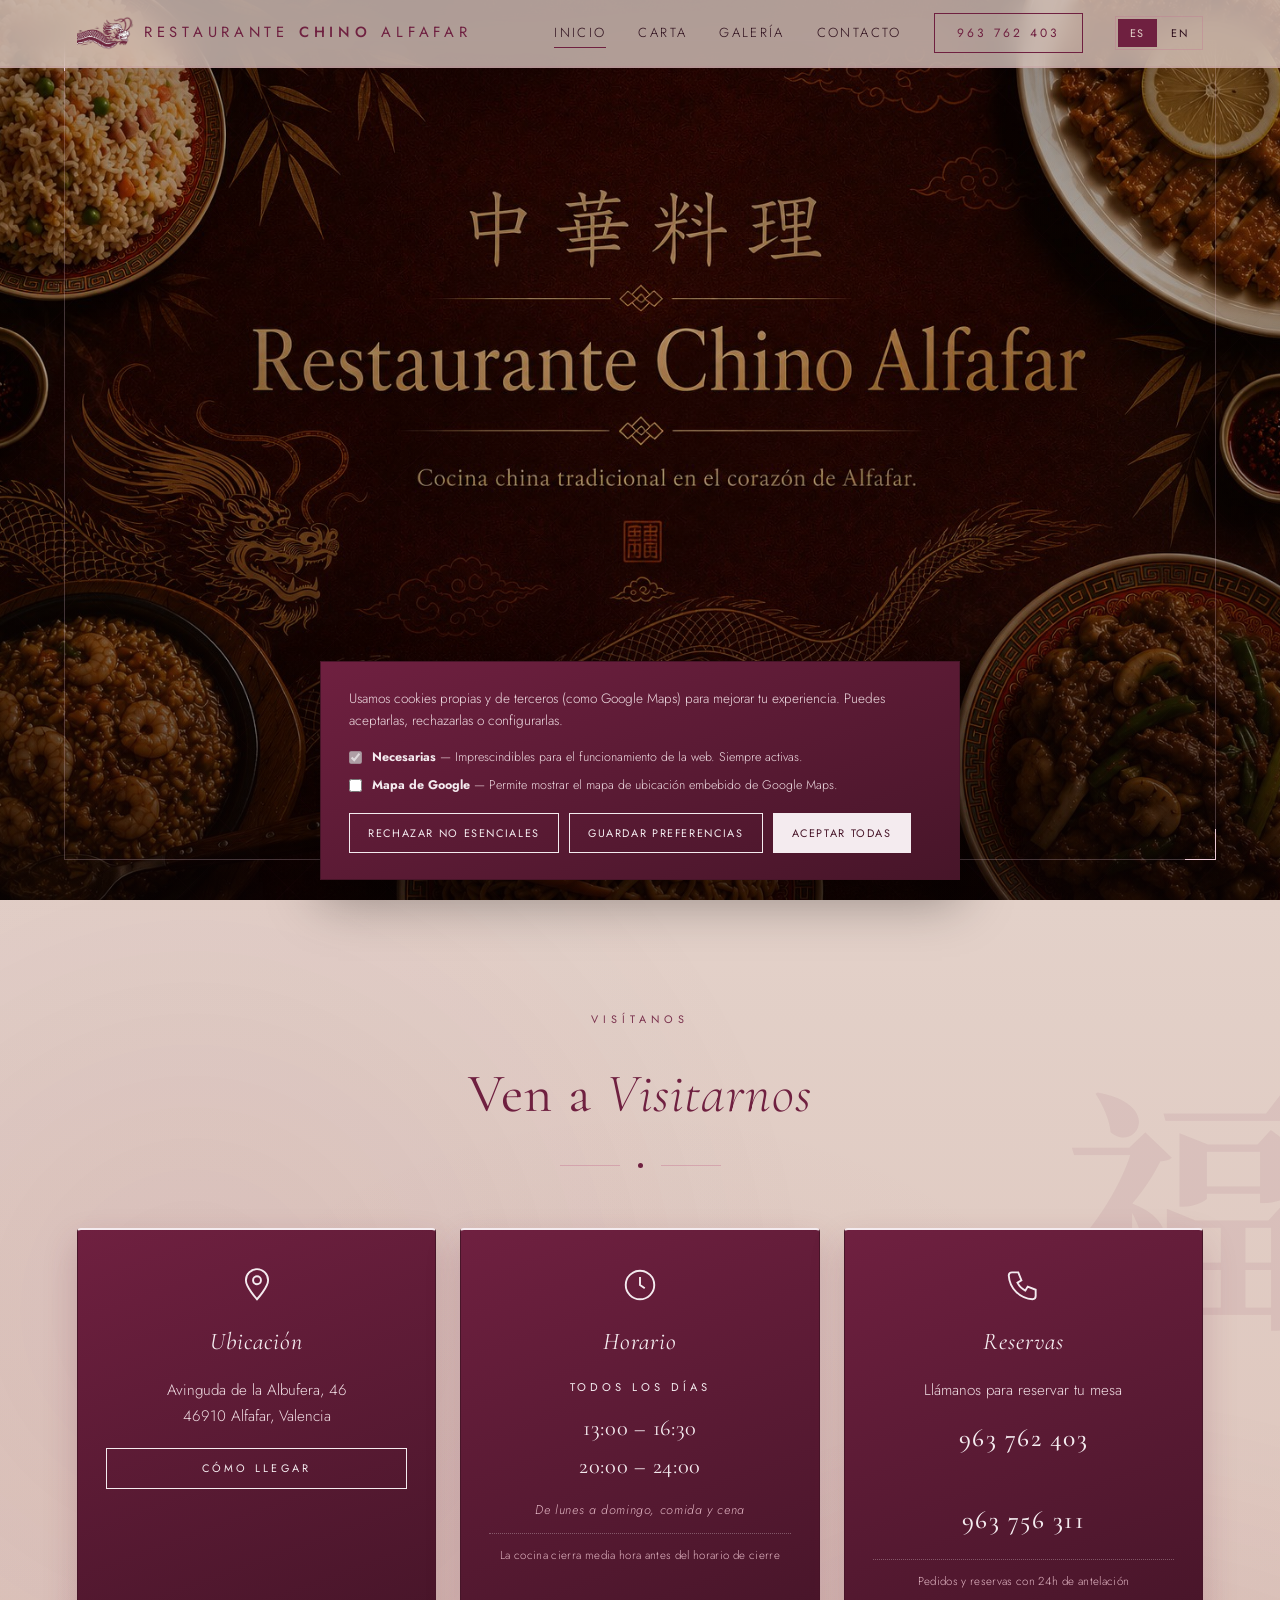
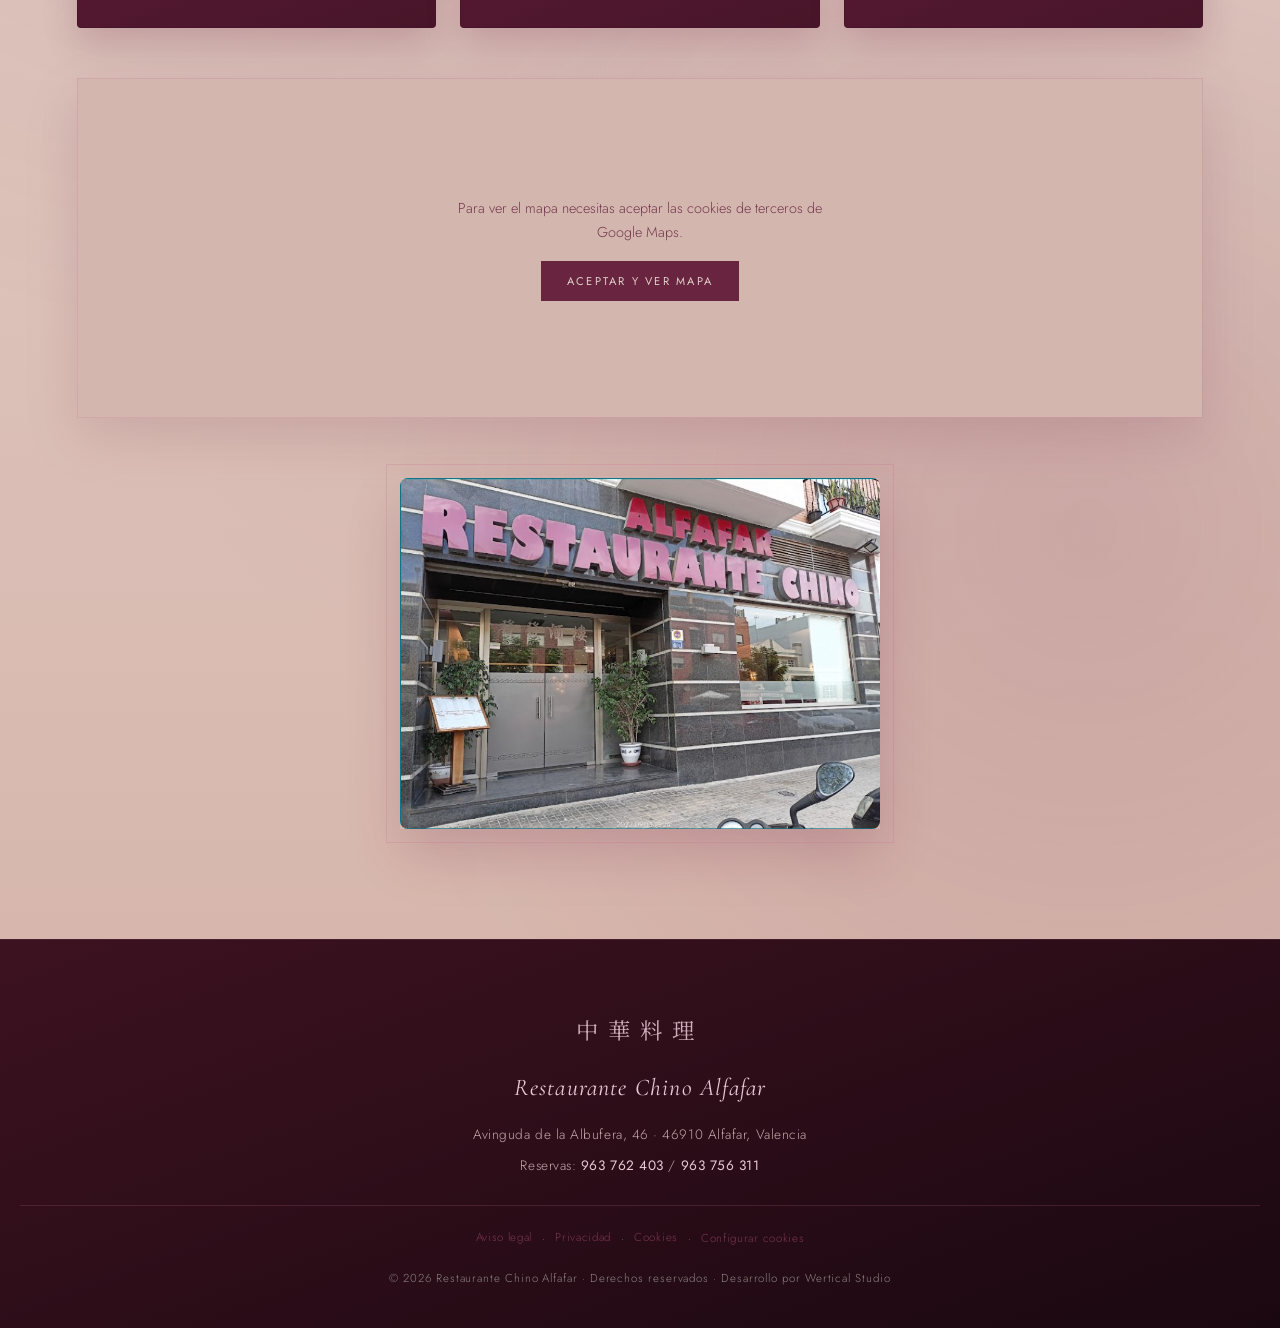
==== commit c8add6c7: "Add files via upload" ====
--- a/index.html
+++ b/index.html
@@ -74,11 +74,6 @@
   <div class="hero-frame"></div>
 
   <div class="hero-content">
-    <div class="hero-mini" data-i18n="hero_mini">Auténtica Cocina China · Alfafar</div>
-    <div class="hanzi-big">中華料理</div>
-    <h1>Restaurante <span>Chino</span> Alfafar</h1>
-    <div class="hero-divider"><span></span></div>
-    <p data-i18n="hero_p">Cocina china tradicional en el corazón de Alfafar. Sabores auténticos, recetas de siempre y un menú del día para los que saben disfrutar.</p>
     <div class="hero-cta">
       <a href="#inicio" class="btn btn-primary" data-i18n="hero_btn_reserve">Reservar Mesa</a>
       <a href="carta.html" class="btn btn-ghost" data-i18n="hero_btn_menu">Ver Carta</a>
--- a/style.css
+++ b/style.css
@@ -9,9 +9,9 @@
   --naranja:#912751;
   --rosa-chino:#912751;
   --crema:#6f2040;
-  --negro:#f1e8e4;
-  --negro-suave:#e6d2cc;
-  --gris-suave:#d9beb6;
+  --negro:#e3d1c9;
+  --negro-suave:#d7b7ad;
+  --gris-suave:#c8a097;
   --linea:#c46e90;
 }
 *{box-sizing:border-box;margin:0;padding:0}
@@ -84,14 +84,14 @@
   position:fixed;top:0;left:0;right:0;z-index:100;
   padding:16px 6%;
   display:flex;justify-content:space-between;align-items:center;
-  background:rgba(241,232,228,.75);
+  background:rgba(227,209,201,.75);
   backdrop-filter:blur(14px);
   -webkit-backdrop-filter:blur(14px);
   border-bottom:2px solid rgba(196,110,144,.15);
   transition:all .3s ease;
 }
 nav.scrolled{
-  background:rgba(241,232,228,.97);
+  background:rgba(227,209,201,.97);
   padding:10px 6%;
   border-bottom-color:rgba(196,110,144,.25);
   box-shadow:0 4px 20px rgba(111,32,64,.08);
@@ -203,14 +203,14 @@
   text-align:center;
   overflow:hidden;
   background:
-    linear-gradient(180deg,rgba(10,2,2,.7) 0%,rgba(15,3,3,.65) 35%,rgba(15,3,3,.9) 100%),
+    linear-gradient(180deg,rgba(10,2,2,.15) 0%,rgba(15,3,3,.05) 35%,rgba(15,3,3,.55) 100%),
     url('assets/hero.jpg') center/cover no-repeat;
   background-attachment:fixed;
 }
 .hero::after{
   content:'';
   position:absolute;inset:0;
-  background:radial-gradient(ellipse at center,rgba(10,2,2,.2) 0%,rgba(5,1,1,.8) 100%);
+  background:radial-gradient(ellipse at center,rgba(10,2,2,.05) 0%,rgba(5,1,1,.4) 100%);
   z-index:1;
   pointer-events:none;
 }
@@ -235,7 +235,11 @@
 .hero-frame::before{top:-1px;left:-1px;border-right:none;border-bottom:none}
 .hero-frame::after{bottom:-1px;right:-1px;border-left:none;border-top:none}
 
-.hero-content{position:relative;z-index:3;padding:0 30px;max-width:920px;animation:fadeUp 1.6s ease}
+.hero-content{
+  position:relative;z-index:3;padding:0 30px;max-width:920px;animation:fadeUp 1.6s ease;
+  display:flex;flex-direction:column;align-items:center;justify-content:flex-end;
+  height:100vh;padding-bottom:16vh;
+}
 @keyframes fadeUp{from{opacity:0;transform:translateY(25px)}to{opacity:1;transform:none}}
 
 .hero-mini{
@@ -735,6 +739,11 @@
   flex:1;border-bottom:1px dotted rgba(244,235,239,.2);
   margin:0 10px 5px;
 }
+.categoria-nota{
+  margin:20px 44px 0;padding-top:16px;
+  border-top:1px dotted rgba(244,235,239,.25);
+  font-size:.78rem;color:#e3b7c4;font-style:italic;line-height:1.6;
+}
 
 @media(max-width:760px){
   .platos-list{grid-template-columns:1fr;gap:5px 0;margin:0 22px}
@@ -871,10 +880,12 @@
   section{padding:55px 5%}
   .page-head{padding:0 5% 35px}
   .page-head-band{padding:65px 5% 20px;margin-bottom:26px}
-  .dragon-row{height:78px;margin:0 0 6px}
-  .dragon-row .dragon-big{left:-25px;width:130px}
-  .dragon-row .dragon-small{right:-20px;width:115px}
-  .page-head-band .section-title{margin-top:4px}
+  .dragon-row{height:70px;margin-bottom:6px}
+  .dragon-row .dragon-big{left:-8px;width:105px}
+  .dragon-row .dragon-small{right:-8px;width:100px}
+  .page-head-band .section-title{margin-top:-58px}
+  .page-head-band .section-title h2{font-size:1.45rem}
+  .page-head-band .section-title .small{letter-spacing:.25em}
   .section-title{margin-bottom:32px}
   .section-title .small{font-size:.6rem;letter-spacing:.35em;margin-bottom:.7rem}
   .section-title h2{font-size:1.7rem;letter-spacing:.02em}
@@ -882,6 +893,7 @@
   .section-title .deco::before,.section-title .deco::after{width:35px}
 
   .hero{min-height:85vh;background-attachment:scroll}
+  .hero-content{height:85vh;padding-bottom:10vh}
   .hero-frame{inset:25px 4%}
   .hero-mini{font-size:.62rem;letter-spacing:.35em;margin-bottom:1.2rem}
   .hero-mini::before,.hero-mini::after{margin:0 8px}
@@ -925,6 +937,7 @@
   .plato-item{padding:8px 0}
   .plato-item .nombre{font-size:.88rem}
   .plato-item .precio{font-size:.92rem}
+  .categoria-nota{margin:16px 22px 0;padding-top:12px;font-size:.72rem}
 
   .menu-dia{padding:40px 24px 28px}
   .menu-dia::before{inset:8px}
@@ -939,28 +952,22 @@
   .menu-bebida .destacado{font-size:.6rem;letter-spacing:.3em}
   .menu-nota{font-size:.7rem;margin-top:14px}
 
-  /* Galería scroll horizontal */
+  /* Galería en collage (columnas tipo mosaico, sin scroll horizontal) */
   .galeria-grid{
-    display:flex;
-    grid-template-columns:none;
-    overflow-x:auto;
-    scroll-snap-type:x mandatory;
-    gap:14px;
-    padding:6px 5% 18px;
-    margin:0 -5%;
-    -webkit-overflow-scrolling:touch;
-    scrollbar-width:thin;
-    scrollbar-color:var(--rojo) transparent;
+    display:block;
+    columns:2;
+    column-gap:12px;
   }
-  .galeria-grid::-webkit-scrollbar{height:4px}
-  .galeria-grid::-webkit-scrollbar-track{background:transparent}
-  .galeria-grid::-webkit-scrollbar-thumb{background:rgba(196,110,144,.5);border-radius:4px}
   .foto-card{
-    flex:0 0 70%;
-    max-width:260px;
-    scroll-snap-align:center;
+    display:inline-block;
+    width:100%;
+    margin-bottom:12px;
+    break-inside:avoid;
   }
-  .foto-card .img-wrap{height:200px}
+  .foto-card:nth-child(3n+1) .img-wrap{height:220px}
+  .foto-card:nth-child(3n+2) .img-wrap{height:150px}
+  .foto-card:nth-child(3n) .img-wrap{height:180px}
+  .foto-card .img-wrap{height:170px}
   .foto-card-body{padding:16px 14px 18px}
   .foto-card h4{font-size:1.05rem}
   .foto-card h4 .cn{font-size:.95rem;margin-right:8px}
@@ -985,7 +992,7 @@
 
 /* ============= FOOTER ============= */
 footer{
-  background:#e3e0df;
+  background:linear-gradient(160deg,#3d1220 0%,#1a0810 100%);
   text-align:center;
   padding:70px 20px 40px;
   border-top:1px solid rgba(196,110,144,.2);
@@ -993,19 +1000,19 @@
 }
 .footer-cn{
   font-family:'Noto Serif SC',serif;
-  color:var(--rojo);
+  color:#EAC8D5;
   font-size:1.4rem;letter-spacing:.45em;font-weight:400;margin-bottom:20px;
   opacity:.85;
 }
 footer h3{
-  font-family:'Cormorant Garamond',serif;color:var(--rojo);
+  font-family:'Cormorant Garamond',serif;color:#EAC8D5;
   letter-spacing:.05em;margin-bottom:14px;font-weight:400;font-size:1.5rem;
   font-style:italic;
 }
-footer p{color:#7a3550;font-size:.85rem;margin-top:8px;font-weight:300;letter-spacing:.04em}
-footer .small{font-size:.72rem;color:#a8677d;margin-top:20px;letter-spacing:.08em}
-footer a{color:var(--dorado);font-weight:400;border-bottom:1px solid transparent;transition:all .3s}
-footer a:hover{border-bottom-color:var(--dorado)}
+footer p{color:#c9a8ae;font-size:.85rem;margin-top:8px;font-weight:300;letter-spacing:.04em}
+footer .small{font-size:.72rem;color:#8a8280;margin-top:20px;letter-spacing:.08em}
+footer a{color:#EAC8D5;font-weight:400;border-bottom:1px solid transparent;transition:all .3s}
+footer a:hover{border-bottom-color:#EAC8D5}
 
 .footer-legal{
   display:flex;flex-wrap:wrap;align-items:center;justify-content:center;gap:10px;
